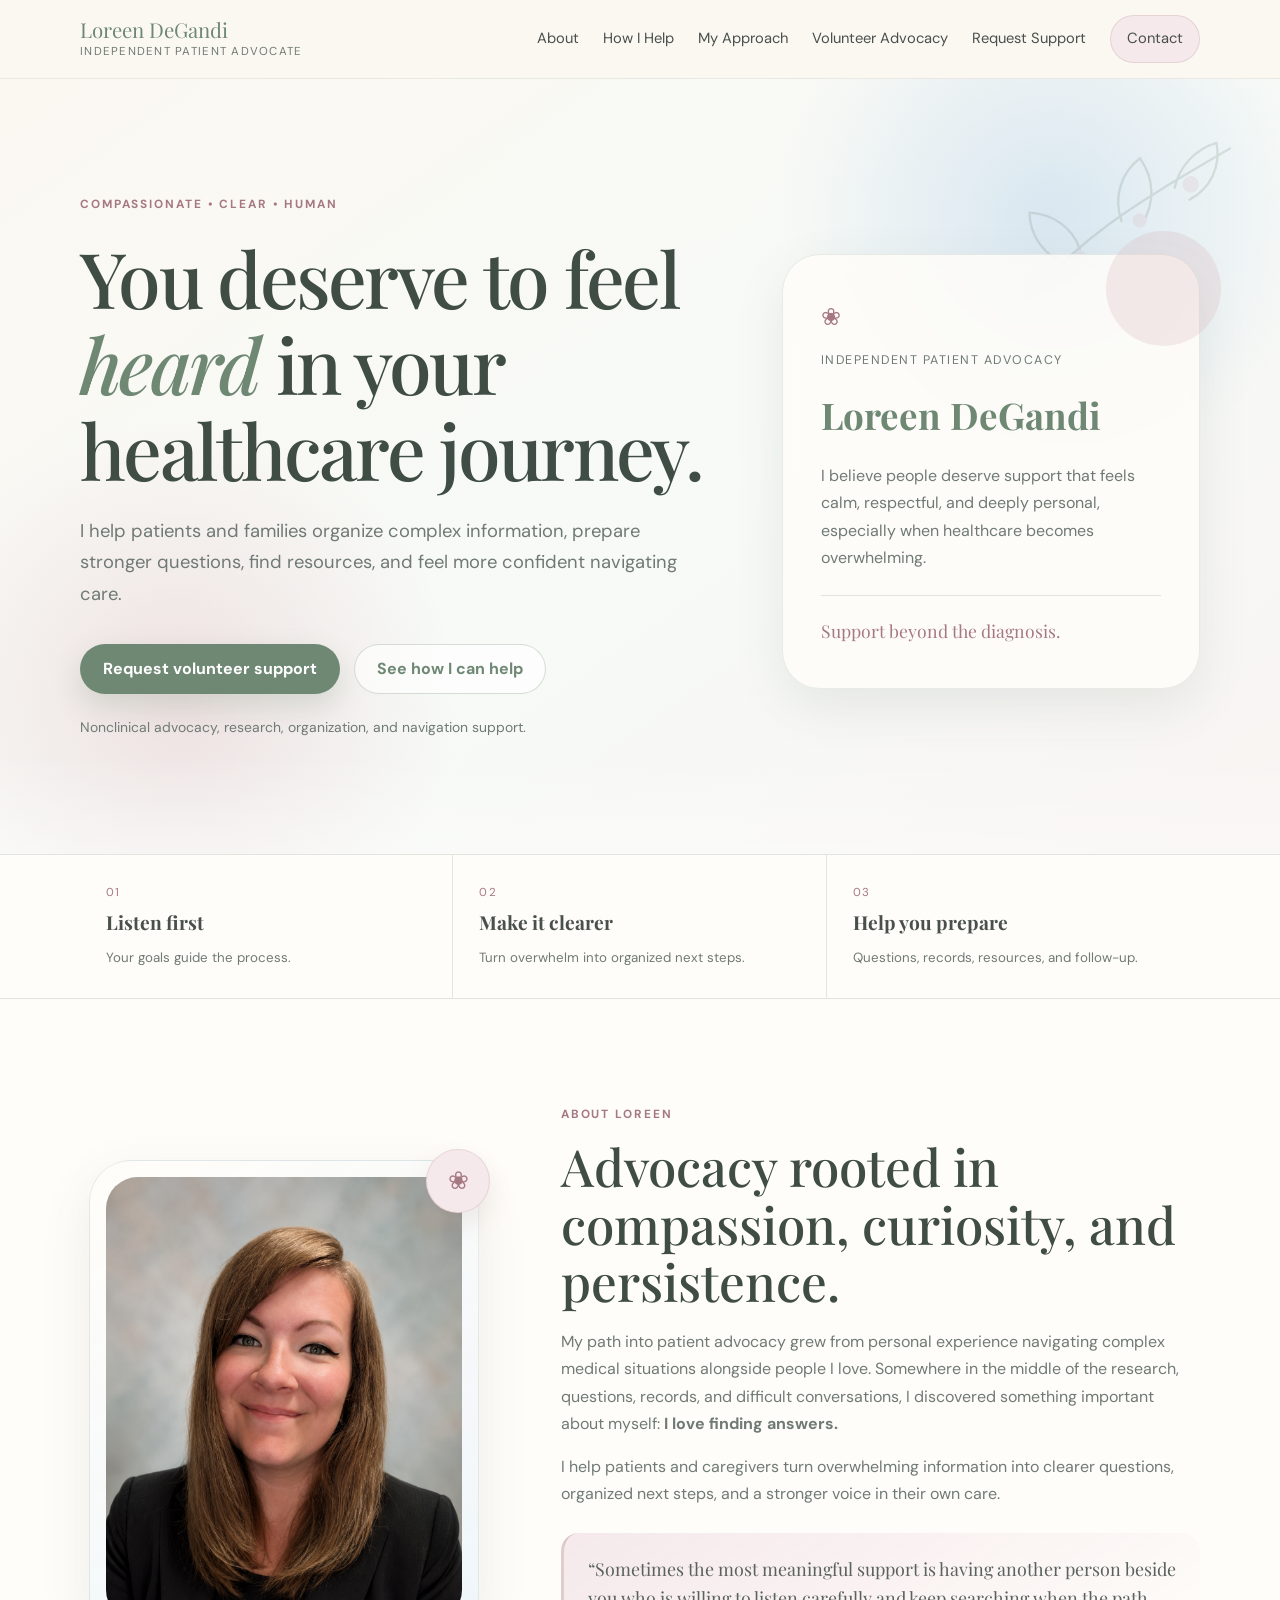
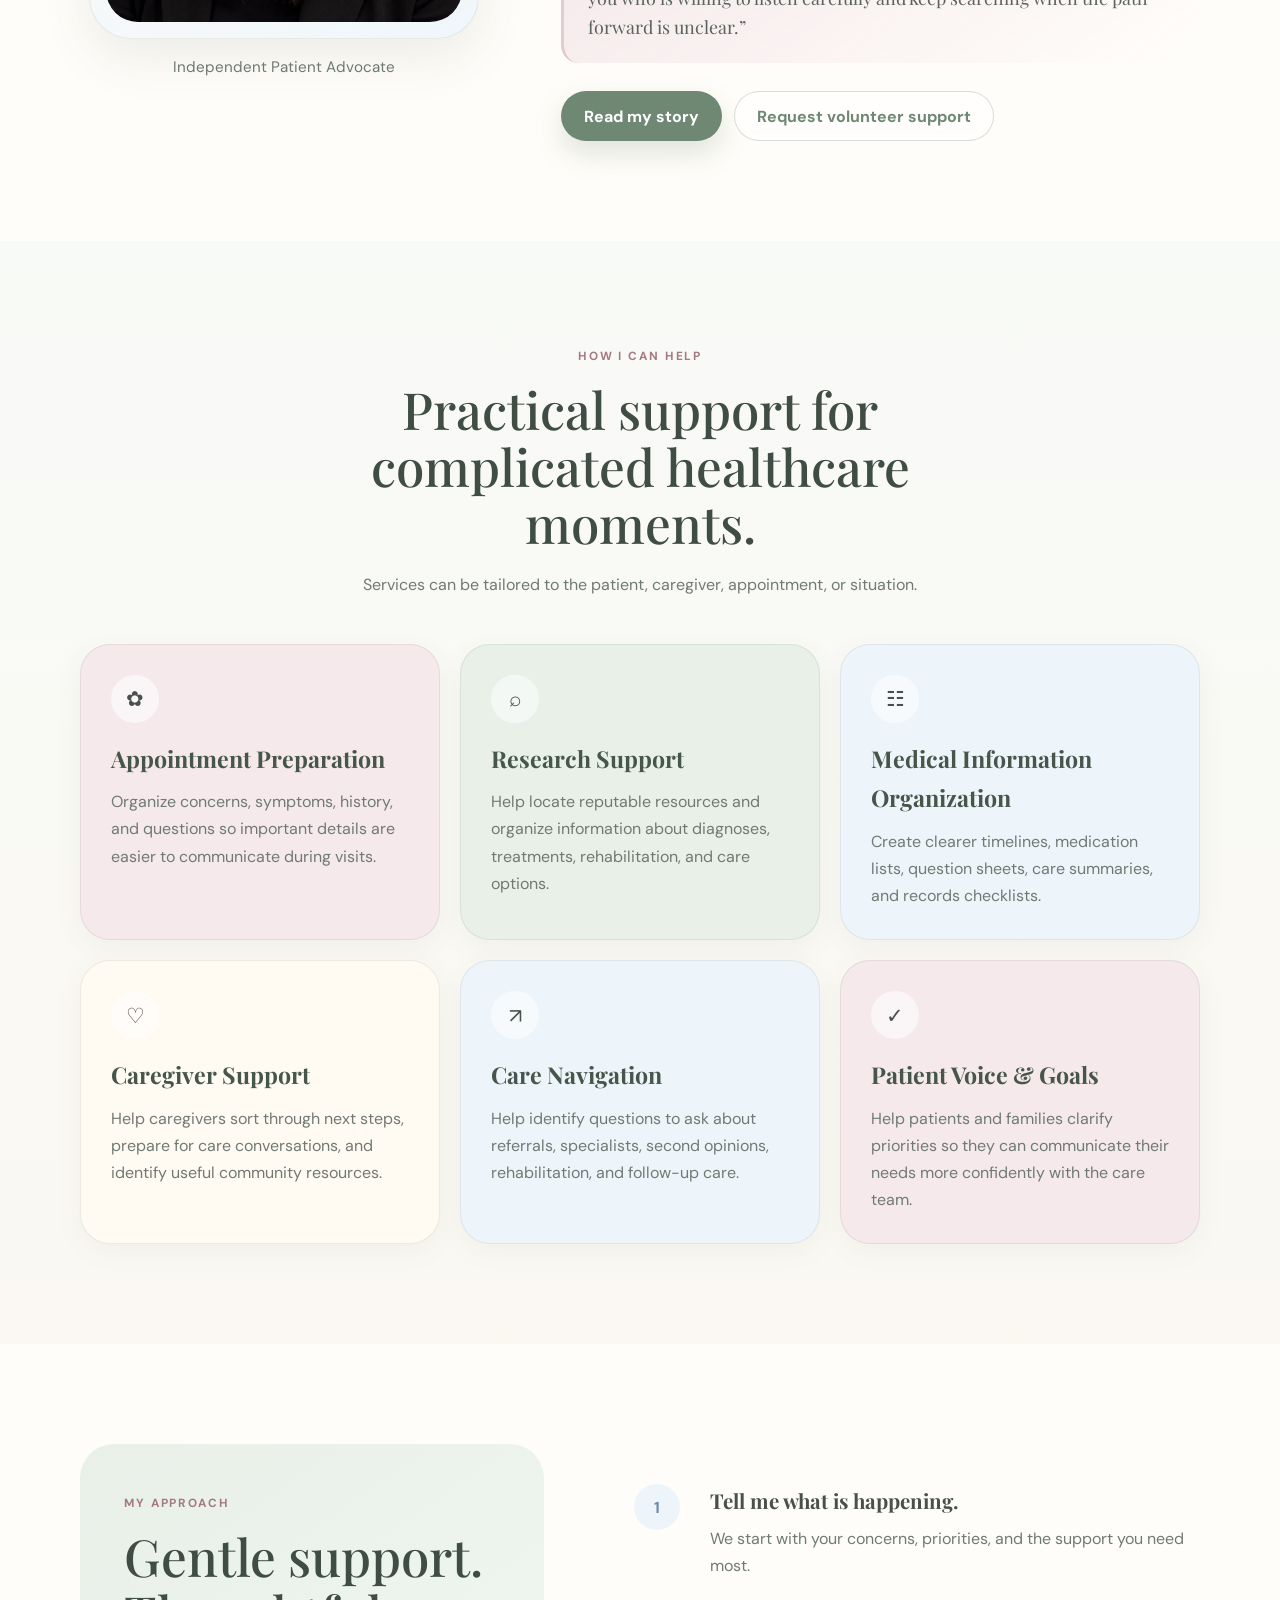
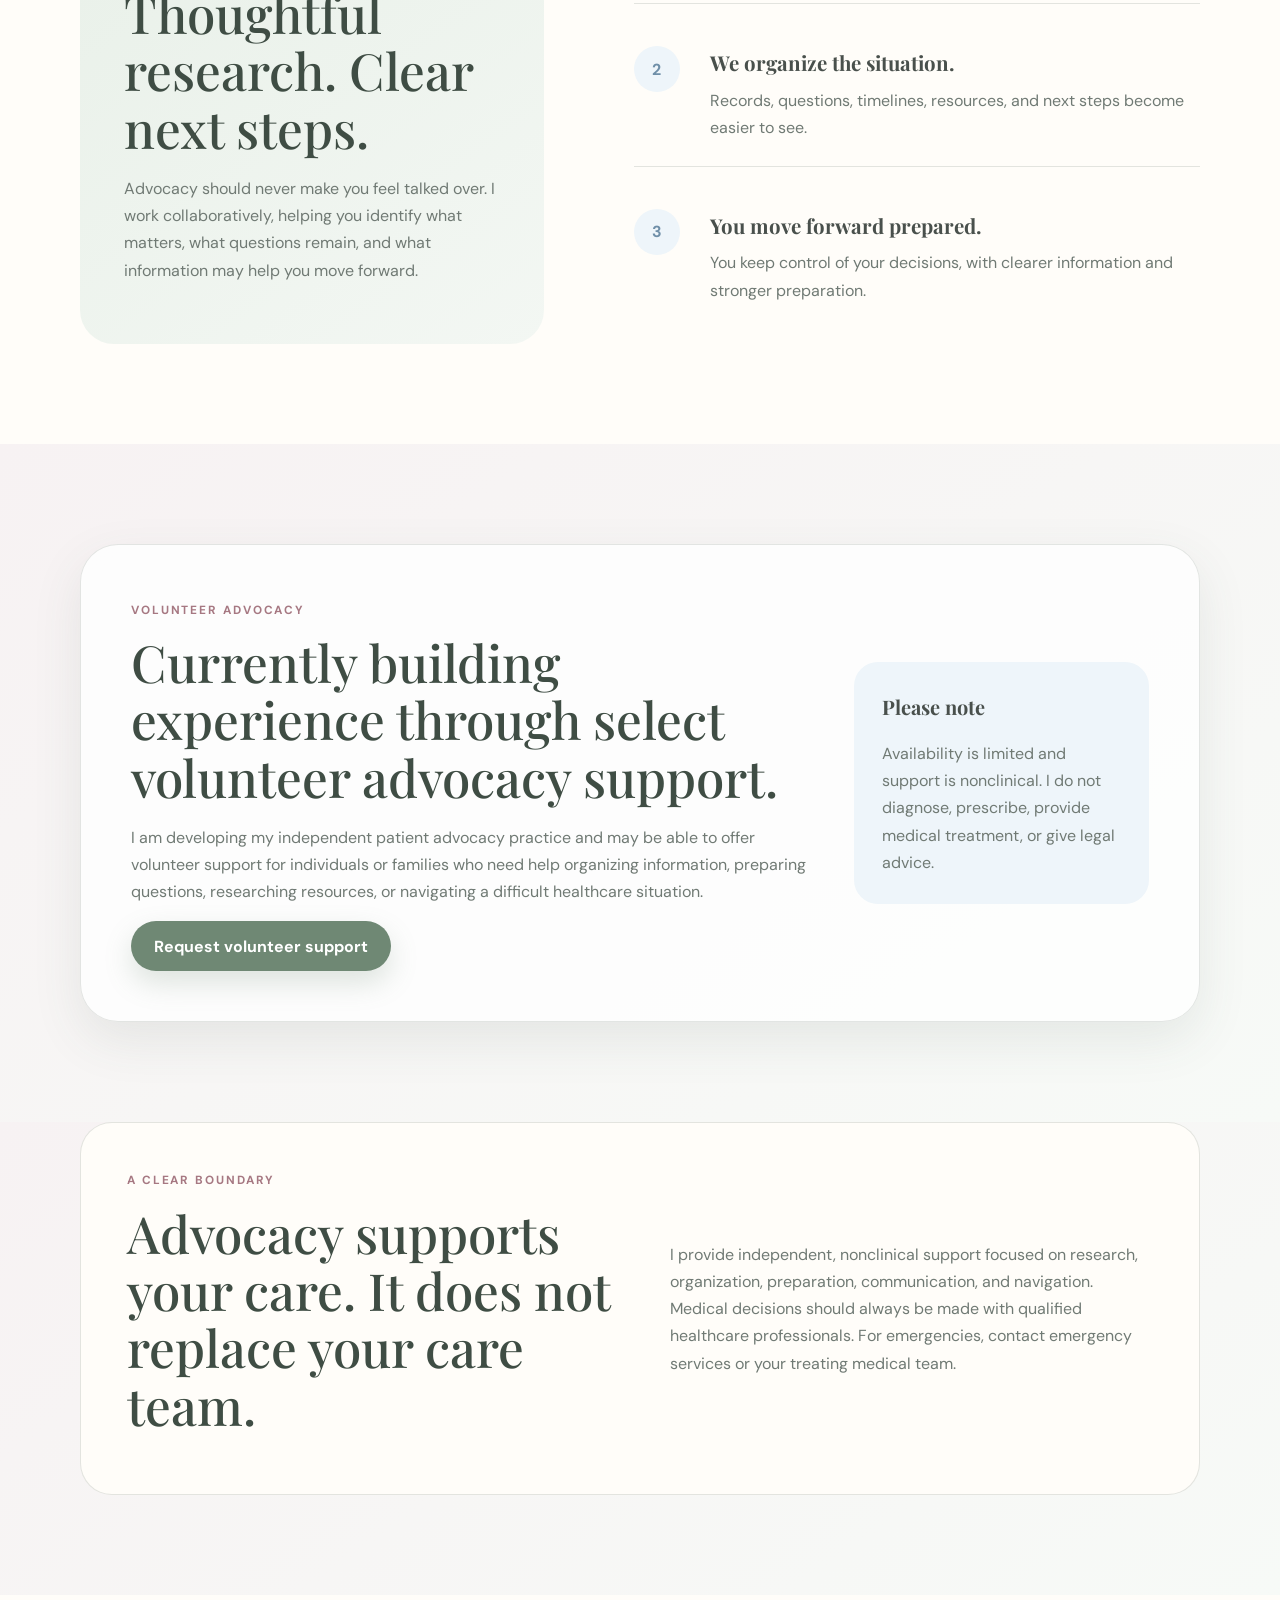
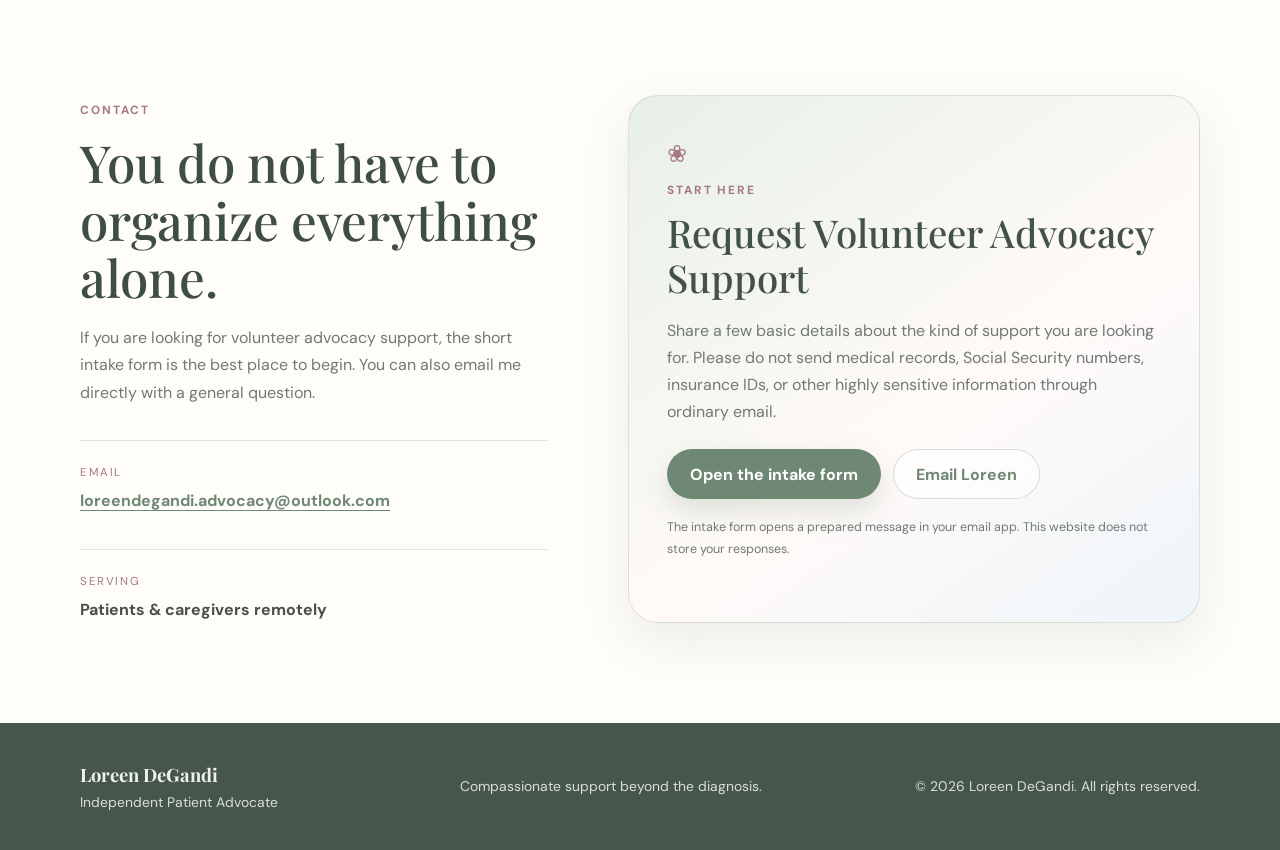
==== index.html @ 4271394e "Add files via upload" ====
<!DOCTYPE html>
<html lang="en">
<head>
  <meta charset="UTF-8" />
  <meta name="viewport" content="width=device-width, initial-scale=1.0" />
  <meta name="description" content="Loreen DeGandi offers compassionate independent patient advocacy, care navigation, research support, and caregiver guidance." />
  <title>Loreen DeGandi | Independent Patient Advocate</title>
  <link rel="preconnect" href="https://fonts.googleapis.com">
  <link rel="preconnect" href="https://fonts.gstatic.com" crossorigin>
  <link href="https://fonts.googleapis.com/css2?family=DM+Sans:wght@400;500;600;700&family=Playfair+Display:wght@500;600&display=swap" rel="stylesheet">
  <link rel="stylesheet" href="styles.css" />
</head>
<body>
  <a class="skip-link" href="#main">Skip to content</a>

  <header class="site-header">
    <div class="container nav-wrap">
      <a class="brand" href="#top" aria-label="Loreen DeGandi home">
        <span class="brand-name">Loreen DeGandi</span>
        <span class="brand-role">Independent Patient Advocate</span>
      </a>

      <button class="menu-toggle" aria-label="Open navigation" aria-expanded="false" aria-controls="site-nav">
        <span></span><span></span><span></span>
      </button>

      <nav id="site-nav" class="site-nav" aria-label="Primary navigation">
        <a href="about.html">About</a>
        <a href="#services">How I Help</a>
        <a href="#approach">My Approach</a>
        <a href="#volunteer">Volunteer Advocacy</a>
        <a href="intake.html">Request Support</a>
        <a class="nav-cta" href="#contact">Contact</a>
      </nav>
    </div>
  </header>

  <main id="main">
    <section class="hero" id="top">
      <div class="floral floral-one" aria-hidden="true">
        <svg viewBox="0 0 220 220" role="img">
          <path d="M29 199c48-75 82-103 159-166" />
          <path d="M66 151c-19-4-34-19-37-38 20-2 38 7 47 24" />
          <path d="M107 108c-10-19-7-40 7-55 15 15 19 36 10 56" />
          <path d="M147 73c1-18 12-35 29-43 7 19 1 39-15 51" />
          <circle cx="160" cy="68" r="7" />
          <circle cx="122" cy="105" r="6" />
          <circle cx="77" cy="143" r="5" />
        </svg>
      </div>

      <div class="container hero-grid">
        <div class="hero-copy">
          <div class="eyebrow">Compassionate • Clear • Human</div>
          <h1>You deserve to feel <em>heard</em> in your healthcare journey.</h1>
          <p class="hero-lead">I help patients and families organize complex information, prepare stronger questions, find resources, and feel more confident navigating care.</p>
          <div class="hero-actions">
            <a class="button button-primary" href="intake.html">Request volunteer support</a>
            <a class="button button-secondary" href="#services">See how I can help</a>
          </div>
          <p class="hero-note">Nonclinical advocacy, research, organization, and navigation support.</p>
        </div>

        <aside class="hero-card" aria-label="Advocacy introduction">
          <div class="mini-flower" aria-hidden="true">❀</div>
          <p class="hero-card-kicker">Independent Patient Advocacy</p>
          <h2>Loreen DeGandi</h2>
          <p>I believe people deserve support that feels calm, respectful, and deeply personal, especially when healthcare becomes overwhelming.</p>
          <div class="signature-line">Support beyond the diagnosis.</div>
        </aside>
      </div>
    </section>

    <section class="trust-strip" aria-label="Core advocacy values">
      <div class="container trust-grid">
        <div><span>01</span><strong>Listen first</strong><small>Your goals guide the process.</small></div>
        <div><span>02</span><strong>Make it clearer</strong><small>Turn overwhelm into organized next steps.</small></div>
        <div><span>03</span><strong>Help you prepare</strong><small>Questions, records, resources, and follow-up.</small></div>
      </div>
    </section>

    <section class="section about" id="about">
      <div class="container home-about-grid">
        <div class="home-about-portrait">
          <div class="portrait-photo-shell">
            <div class="portrait-botanical" aria-hidden="true">❀</div>
            <img class="portrait-photo" src="loreen-headshot.png" alt="Professional headshot of Loreen DeGandi" />
          </div>
          <span>Independent Patient Advocate</span>
        </div>
        <div class="home-about-copy">
          <span class="section-kicker">About Loreen</span>
          <h2>Advocacy rooted in compassion, curiosity, and persistence.</h2>
          <p>My path into patient advocacy grew from personal experience navigating complex medical situations alongside people I love. Somewhere in the middle of the research, questions, records, and difficult conversations, I discovered something important about myself: <strong>I love finding answers.</strong></p>
          <p>I help patients and caregivers turn overwhelming information into clearer questions, organized next steps, and a stronger voice in their own care.</p>
          <blockquote class="about-quote">“Sometimes the most meaningful support is having another person beside you who is willing to listen carefully and keep searching when the path forward is unclear.”</blockquote>
          <div class="about-actions">
            <a class="button button-primary" href="about.html">Read my story</a>
            <a class="button button-secondary" href="intake.html">Request volunteer support</a>
          </div>
        </div>
      </div>
    </section>

    <section class="section services" id="services">
      <div class="container">
        <div class="section-heading centered">
          <span class="section-kicker">How I Can Help</span>
          <h2>Practical support for complicated healthcare moments.</h2>
          <p>Services can be tailored to the patient, caregiver, appointment, or situation.</p>
        </div>

        <div class="card-grid">
          <article class="service-card rose-card">
            <div class="icon-wrap">✿</div>
            <h3>Appointment Preparation</h3>
            <p>Organize concerns, symptoms, history, and questions so important details are easier to communicate during visits.</p>
          </article>
          <article class="service-card sage-card">
            <div class="icon-wrap">⌕</div>
            <h3>Research Support</h3>
            <p>Help locate reputable resources and organize information about diagnoses, treatments, rehabilitation, and care options.</p>
          </article>
          <article class="service-card blue-card">
            <div class="icon-wrap">☷</div>
            <h3>Medical Information Organization</h3>
            <p>Create clearer timelines, medication lists, question sheets, care summaries, and records checklists.</p>
          </article>
          <article class="service-card cream-card">
            <div class="icon-wrap">♡</div>
            <h3>Caregiver Support</h3>
            <p>Help caregivers sort through next steps, prepare for care conversations, and identify useful community resources.</p>
          </article>
          <article class="service-card blue-card">
            <div class="icon-wrap">↗</div>
            <h3>Care Navigation</h3>
            <p>Help identify questions to ask about referrals, specialists, second opinions, rehabilitation, and follow-up care.</p>
          </article>
          <article class="service-card rose-card">
            <div class="icon-wrap">✓</div>
            <h3>Patient Voice & Goals</h3>
            <p>Help patients and families clarify priorities so they can communicate their needs more confidently with the care team.</p>
          </article>
        </div>
      </div>
    </section>

    <section class="section approach" id="approach">
      <div class="container approach-grid">
        <div class="approach-panel">
          <span class="section-kicker">My Approach</span>
          <h2>Gentle support. Thoughtful research. Clear next steps.</h2>
          <p>Advocacy should never make you feel talked over. I work collaboratively, helping you identify what matters, what questions remain, and what information may help you move forward.</p>
        </div>

        <div class="steps" aria-label="Advocacy process">
          <div class="step"><span>1</span><div><strong>Tell me what is happening.</strong><p>We start with your concerns, priorities, and the support you need most.</p></div></div>
          <div class="step"><span>2</span><div><strong>We organize the situation.</strong><p>Records, questions, timelines, resources, and next steps become easier to see.</p></div></div>
          <div class="step"><span>3</span><div><strong>You move forward prepared.</strong><p>You keep control of your decisions, with clearer information and stronger preparation.</p></div></div>
        </div>
      </div>
    </section>

    <section class="section volunteer" id="volunteer">
      <div class="container volunteer-card">
        <div class="volunteer-copy">
          <span class="section-kicker">Volunteer Advocacy</span>
          <h2>Currently building experience through select volunteer advocacy support.</h2>
          <p>I am developing my independent patient advocacy practice and may be able to offer volunteer support for individuals or families who need help organizing information, preparing questions, researching resources, or navigating a difficult healthcare situation.</p>
          <a class="button button-primary" href="intake.html">Request volunteer support</a>
        </div>
        <div class="volunteer-note">
          <strong>Please note</strong>
          <p>Availability is limited and support is nonclinical. I do not diagnose, prescribe, provide medical treatment, or give legal advice.</p>
        </div>
      </div>
    </section>

    <section class="section boundary-section">
      <div class="container boundary-card">
        <div>
          <span class="section-kicker">A Clear Boundary</span>
          <h2>Advocacy supports your care. It does not replace your care team.</h2>
        </div>
        <p>I provide independent, nonclinical support focused on research, organization, preparation, communication, and navigation. Medical decisions should always be made with qualified healthcare professionals. For emergencies, contact emergency services or your treating medical team.</p>
      </div>
    </section>

    <section class="section contact" id="contact">
      <div class="container contact-grid">
        <div class="contact-copy">
          <span class="section-kicker">Contact</span>
          <h2>You do not have to organize everything alone.</h2>
          <p>If you are looking for volunteer advocacy support, the short intake form is the best place to begin. You can also email me directly with a general question.</p>
          <div class="contact-detail">
            <span>Email</span>
            <strong><a class="contact-email" href="mailto:loreendegandi.advocacy@outlook.com">loreendegandi.advocacy@outlook.com</a></strong>
          </div>
          <div class="contact-detail">
            <span>Serving</span>
            <strong>Patients & caregivers remotely</strong>
          </div>
        </div>

        <div class="contact-card">
          <div class="mini-flower" aria-hidden="true">❀</div>
          <span class="section-kicker">Start Here</span>
          <h3>Request Volunteer Advocacy Support</h3>
          <p>Share a few basic details about the kind of support you are looking for. Please do not send medical records, Social Security numbers, insurance IDs, or other highly sensitive information through ordinary email.</p>
          <div class="contact-actions">
            <a class="button button-primary" href="intake.html">Open the intake form</a>
            <a class="button button-secondary" href="mailto:loreendegandi.advocacy@outlook.com?subject=Patient%20Advocacy%20Inquiry">Email Loreen</a>
          </div>
          <p class="form-note">The intake form opens a prepared message in your email app. This website does not store your responses.</p>
        </div>
      </div>
    </section>
  </main>

  <footer class="site-footer">
    <div class="container footer-grid">
      <div>
        <strong>Loreen DeGandi</strong>
        <span>Independent Patient Advocate</span>
      </div>
      <p>Compassionate support beyond the diagnosis.</p>
      <p class="copyright">© <span id="year"></span> Loreen DeGandi. All rights reserved.</p>
    </div>
  </footer>

  <script src="script.js"></script>
</body>
</html>
---- styles.css ----
:root {
  --sage: #a9bda9;
  --sage-deep: #6f8874;
  --sage-pale: #e8f0e8;
  --blue: #c8dced;
  --blue-deep: #6f8fa8;
  --blue-pale: #eef5fa;
  --rose: #d8b2b8;
  --rose-deep: #a67882;
  --rose-pale: #f5e9eb;
  --cream: #fbf8f2;
  --paper: #fffdf9;
  --charcoal: #49504c;
  --muted: #707a74;
  --line: rgba(83, 103, 90, 0.16);
  --shadow: 0 18px 50px rgba(70, 90, 79, 0.10);
  --radius-lg: 30px;
  --radius-md: 20px;
  --radius-sm: 14px;
}

* { box-sizing: border-box; }
html { scroll-behavior: smooth; }
body {
  margin: 0;
  font-family: "DM Sans", sans-serif;
  color: var(--charcoal);
  background: var(--cream);
  line-height: 1.7;
}

a { color: inherit; }
img, svg { max-width: 100%; }
button, input, textarea { font: inherit; }

.skip-link {
  position: absolute;
  left: -9999px;
  top: 0;
  background: var(--charcoal);
  color: white;
  padding: .7rem 1rem;
  z-index: 9999;
}
.skip-link:focus { left: 1rem; top: 1rem; }

.container {
  width: min(1120px, calc(100% - 40px));
  margin: 0 auto;
}

.site-header {
  position: sticky;
  top: 0;
  z-index: 50;
  background: rgba(251, 248, 242, .90);
  backdrop-filter: blur(16px);
  border-bottom: 1px solid rgba(83, 103, 90, 0.10);
}

.nav-wrap {
  min-height: 78px;
  display: flex;
  align-items: center;
  justify-content: space-between;
  gap: 30px;
}

.brand {
  text-decoration: none;
  display: inline-flex;
  flex-direction: column;
  line-height: 1.1;
}
.brand-name {
  font-family: "Playfair Display", serif;
  font-size: 1.28rem;
  color: var(--sage-deep);
}
.brand-role {
  margin-top: 5px;
  font-size: .72rem;
  letter-spacing: .11em;
  text-transform: uppercase;
  color: var(--muted);
}

.site-nav { display: flex; align-items: center; gap: 24px; }
.site-nav a {
  text-decoration: none;
  font-size: .92rem;
  color: var(--charcoal);
}
.site-nav a:hover { color: var(--sage-deep); }
.nav-cta {
  padding: 10px 16px;
  border-radius: 999px;
  background: var(--rose-pale);
  border: 1px solid rgba(166, 120, 130, .2);
}

.menu-toggle {
  display: none;
  background: transparent;
  border: 0;
  padding: 8px;
}
.menu-toggle span {
  display: block;
  width: 24px;
  height: 2px;
  background: var(--charcoal);
  margin: 5px 0;
}

.hero {
  position: relative;
  overflow: hidden;
  padding: 110px 0 100px;
  background:
    radial-gradient(circle at 82% 18%, rgba(200, 220, 237, .65), transparent 22%),
    radial-gradient(circle at 14% 80%, rgba(216, 178, 184, .34), transparent 22%),
    linear-gradient(145deg, #fbf8f2 0%, #f7faf7 55%, #f8f4f2 100%);
}

.hero::after {
  content: "";
  position: absolute;
  inset: auto 0 0;
  height: 100px;
  background: linear-gradient(to bottom, transparent, rgba(255,255,255,.35));
  pointer-events: none;
}

.hero-grid {
  display: grid;
  grid-template-columns: 1.2fr .8fr;
  gap: 74px;
  align-items: center;
  position: relative;
  z-index: 2;
}

.eyebrow, .section-kicker {
  display: inline-block;
  text-transform: uppercase;
  letter-spacing: .16em;
  font-size: .74rem;
  font-weight: 700;
  color: var(--rose-deep);
}

.hero h1, .section-heading h2, .approach-panel h2, .volunteer h2, .boundary-card h2, .contact h2 {
  font-family: "Playfair Display", serif;
  font-weight: 500;
  line-height: 1.12;
  color: #3f4d44;
}

.hero h1 {
  font-size: clamp(3rem, 6vw, 5.7rem);
  max-width: 900px;
  margin: 18px 0 24px;
  letter-spacing: -.035em;
}
.hero h1 em { color: var(--sage-deep); font-style: italic; }
.hero-lead {
  max-width: 690px;
  font-size: 1.15rem;
  color: var(--muted);
  margin-bottom: 34px;
}
.hero-actions { display: flex; gap: 14px; flex-wrap: wrap; }
.hero-note { margin-top: 22px; font-size: .87rem; color: var(--muted); }

.button {
  display: inline-flex;
  align-items: center;
  justify-content: center;
  min-height: 50px;
  padding: 0 22px;
  border-radius: 999px;
  text-decoration: none;
  border: 1px solid transparent;
  cursor: pointer;
  font-weight: 700;
  transition: transform .2s ease, box-shadow .2s ease, background .2s ease;
}
.button:hover { transform: translateY(-2px); }
.button-primary {
  color: white;
  background: var(--sage-deep);
  box-shadow: 0 12px 28px rgba(111, 136, 116, .22);
}
.button-primary:hover { background: #607965; }
.button-secondary {
  background: rgba(255,255,255,.62);
  border-color: rgba(111, 136, 116, .28);
  color: var(--sage-deep);
}

.hero-card {
  position: relative;
  background: rgba(255, 253, 249, .82);
  border: 1px solid rgba(111, 136, 116, .15);
  border-radius: 38px;
  padding: 42px 38px;
  box-shadow: var(--shadow);
  backdrop-filter: blur(10px);
}
.hero-card::before {
  content: "";
  position: absolute;
  width: 115px;
  height: 115px;
  right: -22px;
  top: -24px;
  border-radius: 50%;
  background: rgba(216, 178, 184, .25);
}
.hero-card-kicker { font-size: .78rem; letter-spacing: .12em; text-transform: uppercase; color: var(--blue-deep); }
.hero-card h2 { font-family: "Playfair Display", serif; font-size: 2.3rem; margin: 8px 0 12px; color: var(--sage-deep); }
.hero-card p { color: var(--muted); }
.mini-flower { font-size: 1.5rem; color: var(--rose-deep); }
.signature-line { margin-top: 24px; padding-top: 20px; border-top: 1px solid var(--line); font-family: "Playfair Display", serif; font-size: 1.1rem; color: var(--rose-deep); }

.floral {
  position: absolute;
  right: 2%;
  top: 2%;
  width: 260px;
  opacity: .20;
  transform: rotate(9deg);
}
.floral svg { fill: none; stroke: var(--sage-deep); stroke-width: 2; stroke-linecap: round; }
.floral circle { fill: var(--rose); stroke: none; }

.trust-strip { background: var(--paper); border-top: 1px solid var(--line); border-bottom: 1px solid var(--line); }
.trust-grid { display: grid; grid-template-columns: repeat(3,1fr); }
.trust-grid > div { padding: 28px 26px; border-right: 1px solid var(--line); }
.trust-grid > div:last-child { border-right: 0; }
.trust-grid span { display:block; color: var(--rose-deep); font-size:.72rem; letter-spacing:.12em; }
.trust-grid strong { display:block; font-family:"Playfair Display",serif; font-size:1.2rem; margin:4px 0; }
.trust-grid small { color: var(--muted); }

.section { padding: 100px 0; }
.section-heading { max-width: 690px; }
.section-heading.centered { margin: 0 auto 46px; text-align: center; }
.section-heading h2, .approach-panel h2, .volunteer h2, .boundary-card h2, .contact h2 { font-size: clamp(2.2rem, 4vw, 3.5rem); margin: 12px 0 18px; }
.section-heading p { color: var(--muted); }

.split-layout { display:grid; grid-template-columns: .9fr 1.1fr; gap: 90px; align-items:start; }
.about { background: #fffdf9; }
.about-copy { font-size: 1.05rem; color: var(--muted); }
.soft-callout {
  margin-top: 32px;
  padding: 24px 26px;
  border-radius: var(--radius-md);
  background: var(--sage-pale);
  color: var(--sage-deep);
  font-family: "Playfair Display", serif;
  font-size: 1.2rem;
}

.services { background: linear-gradient(180deg, #f8faf7 0%, #fbf8f2 100%); }
.card-grid { display:grid; grid-template-columns: repeat(3, 1fr); gap:20px; }
.service-card {
  min-height: 270px;
  padding: 30px;
  border-radius: var(--radius-lg);
  border: 1px solid rgba(76, 96, 83, .10);
  box-shadow: 0 8px 28px rgba(80, 100, 89, .06);
}
.service-card h3 { font-family:"Playfair Display",serif; font-size:1.45rem; margin:16px 0 10px; color:#46564b; }
.service-card p { color:var(--muted); margin:0; }
.icon-wrap { width:48px; height:48px; border-radius:50%; display:grid; place-items:center; background:rgba(255,255,255,.55); font-size:1.3rem; }
.rose-card { background: var(--rose-pale); }
.sage-card { background: var(--sage-pale); }
.blue-card { background: var(--blue-pale); }
.cream-card { background: #fffaf2; }

.approach { background: var(--paper); }
.approach-grid { display:grid; grid-template-columns: .9fr 1.1fr; gap:90px; align-items:center; }
.approach-panel { padding: 44px; border-radius: 34px; background: linear-gradient(145deg, var(--sage-pale), #f3f7f3); }
.approach-panel p { color:var(--muted); }
.steps { display:flex; flex-direction:column; gap:18px; }
.step { display:grid; grid-template-columns:56px 1fr; gap:20px; padding:24px 0; border-bottom:1px solid var(--line); }
.step:last-child { border-bottom:0; }
.step > span { width:46px;height:46px;border-radius:50%;display:grid;place-items:center;background:var(--blue-pale);color:var(--blue-deep);font-weight:700; }
.step strong { font-family:"Playfair Display",serif; font-size:1.28rem; }
.step p { margin:6px 0 0; color:var(--muted); }

.volunteer { background: linear-gradient(145deg, #f7f2f3, #f7faf7); }
.volunteer-card {
  display:grid;
  grid-template-columns: 1.4fr .6fr;
  gap:36px;
  align-items:center;
  padding:50px;
  background:rgba(255,255,255,.78);
  border:1px solid var(--line);
  border-radius:38px;
  box-shadow:var(--shadow);
}
.volunteer-copy p { color:var(--muted); }
.volunteer-note { padding:28px; border-radius:24px; background:var(--blue-pale); }
.volunteer-note strong { font-family:"Playfair Display",serif; font-size:1.25rem; }
.volunteer-note p { color:var(--muted); margin-bottom:0; }

.boundary-section { padding-top: 0; background: linear-gradient(145deg, #f7f2f3, #f7faf7); }
.boundary-card { display:grid; grid-template-columns:1fr 1fr; gap:60px; padding:42px 46px; border-radius:32px; background:#fffdf9; border:1px solid var(--line); }
.boundary-card p { color:var(--muted); align-self:center; }

.contact { background: #fffdf9; }
.contact-grid { display:grid; grid-template-columns:.9fr 1.1fr; gap:80px; }
.contact-copy p { color:var(--muted); }
.contact-detail { margin-top:34px; padding-top:22px; border-top:1px solid var(--line); }
.contact-detail span { display:block; font-size:.72rem; text-transform:uppercase; letter-spacing:.14em; color:var(--rose-deep); }
.contact-detail strong { display:block; margin-top:5px; }
.contact-form { display:grid; gap:18px; padding:34px; border-radius:30px; background:var(--cream); border:1px solid var(--line); }
.contact-form label { display:grid; gap:7px; font-size:.88rem; font-weight:700; }
.contact-form input, .contact-form textarea { width:100%; border:1px solid rgba(78, 80, 78, .16); border-radius:14px; background:white; padding:14px 15px; color:var(--charcoal); outline:none; }
.contact-form input:focus, .contact-form textarea:focus { border-color:var(--sage); box-shadow:0 0 0 4px rgba(169,189,169,.15); }
.form-note { margin:0; font-size:.78rem; color:var(--muted); }

.site-footer { padding:36px 0; background:#46564b; color:#eef3ef; }
.footer-grid { display:grid; grid-template-columns:1fr 1fr 1fr; align-items:center; gap:20px; }
.footer-grid > div { display:flex; flex-direction:column; }
.footer-grid strong { font-family:"Playfair Display",serif; font-size:1.15rem; }
.footer-grid span, .footer-grid p { color:#d7e0d8; font-size:.87rem; }
.copyright { text-align:right; }

@media (max-width: 900px) {
  .menu-toggle { display:block; }
  .site-nav {
    position:absolute;
    left:20px;
    right:20px;
    top:72px;
    display:none;
    flex-direction:column;
    align-items:stretch;
    gap:6px;
    padding:16px;
    border-radius:18px;
    background:var(--paper);
    box-shadow:var(--shadow);
    border:1px solid var(--line);
  }
  .site-nav.open { display:flex; }
  .site-nav a { padding:10px 12px; }
  .hero { padding-top:84px; }
  .hero-grid,
  .split-layout,
  .approach-grid,
  .volunteer-card,
  .boundary-card,
  .contact-grid { grid-template-columns:1fr; gap:38px; }
  .hero-card { max-width:600px; }
  .card-grid { grid-template-columns:repeat(2,1fr); }
  .trust-grid { grid-template-columns:1fr; }
  .trust-grid > div { border-right:0; border-bottom:1px solid var(--line); }
  .trust-grid > div:last-child { border-bottom:0; }
  .footer-grid { grid-template-columns:1fr; text-align:left; }
  .copyright { text-align:left; }
}

@media (max-width: 620px) {
  .container { width:min(100% - 26px, 1120px); }
  .site-header .container { width:min(100% - 24px, 1120px); }
  .hero { padding:70px 0 72px; }
  .hero h1 { font-size: clamp(2.75rem, 14vw, 4rem); }
  .hero-lead { font-size:1.02rem; }
  .hero-actions { flex-direction:column; }
  .button { width:100%; }
  .hero-card { padding:30px 24px; border-radius:28px; }
  .section { padding:72px 0; }
  .card-grid { grid-template-columns:1fr; }
  .service-card { min-height:auto; }
  .approach-panel, .volunteer-card, .boundary-card, .contact-form { padding:28px 22px; }
  .section-heading h2, .approach-panel h2, .volunteer h2, .boundary-card h2, .contact h2 { font-size:2.25rem; }
  .floral { width:190px; right:-60px; top:0; }
  .brand-role { font-size:.62rem; }
}

@media (prefers-reduced-motion: reduce) {
  html { scroll-behavior:auto; }
  *, *::before, *::after { transition:none !important; }
}

/* Contact + intake additions */
.contact-email {
  color: var(--sage-deep);
  text-decoration-thickness: 1px;
  text-underline-offset: 4px;
  overflow-wrap: anywhere;
}

.contact-card {
  padding: 38px;
  border-radius: 30px;
  background: linear-gradient(145deg, var(--sage-pale), #fffaf8 58%, var(--blue-pale));
  border: 1px solid var(--line);
  box-shadow: var(--shadow);
}
.contact-card h3 {
  margin: 8px 0 14px;
  font-family: "Playfair Display", serif;
  font-size: clamp(1.8rem, 3vw, 2.45rem);
  font-weight: 500;
  color: #435248;
  line-height: 1.18;
}
.contact-card > p { color: var(--muted); }
.contact-actions { display: flex; flex-wrap: wrap; gap: 12px; margin: 24px 0 18px; }

.intake-hero {
  position: relative;
  overflow: hidden;
  padding: 86px 0 72px;
  background:
    radial-gradient(circle at 85% 20%, rgba(200, 220, 237, .68), transparent 25%),
    radial-gradient(circle at 12% 88%, rgba(216, 178, 184, .32), transparent 24%),
    linear-gradient(145deg, #fbf8f2 0%, #f6faf6 58%, #f9f4f5 100%);
}
.intake-hero-inner { position: relative; z-index: 2; max-width: 820px; }
.intake-hero h1 {
  margin: 10px 0 16px;
  font-family: "Playfair Display", serif;
  font-size: clamp(3rem, 7vw, 5.4rem);
  font-weight: 500;
  line-height: 1.05;
  color: #3f4d44;
}
.intake-hero p { max-width: 700px; margin: 0; font-size: 1.12rem; color: var(--muted); }
.back-link {
  display: inline-block;
  margin-bottom: 28px;
  color: var(--sage-deep);
  font-weight: 700;
  text-decoration: none;
}
.back-link:hover { text-decoration: underline; text-underline-offset: 4px; }

.intake-section { background: #fffdf9; }
.intake-layout { display: grid; grid-template-columns: .72fr 1.28fr; gap: 54px; align-items: start; }
.intake-aside { display: grid; gap: 16px; position: sticky; top: 104px; }
.intake-note { padding: 26px; border-radius: 24px; border: 1px solid rgba(76, 96, 83, .09); }
.intake-note h2 { margin: 8px 0 12px; font-family: "Playfair Display", serif; font-size: 1.75rem; font-weight: 500; line-height: 1.18; color: #46564b; }
.intake-note p { margin: 8px 0 0; color: var(--muted); }
.intake-note strong { font-family: "Playfair Display", serif; font-size: 1.18rem; color: #46564b; }
.sage-note { background: var(--sage-pale); }
.blue-note { background: var(--blue-pale); }
.rose-note { background: var(--rose-pale); }

.intake-form {
  display: grid;
  gap: 22px;
  padding: 40px;
  border-radius: 34px;
  background: var(--cream);
  border: 1px solid var(--line);
  box-shadow: 0 16px 44px rgba(80, 100, 89, .08);
}
.form-intro { padding-bottom: 8px; }
.form-intro h2 { margin: 7px 0 8px; font-family: "Playfair Display", serif; font-size: 2rem; font-weight: 500; color: #46564b; }
.form-intro p { margin: 0; color: var(--muted); }
.form-grid.two-col { display: grid; grid-template-columns: 1fr 1fr; gap: 16px; }
.intake-form > label,
.form-grid label { display: grid; gap: 8px; font-size: .9rem; font-weight: 700; }
.intake-form input,
.intake-form textarea,
.intake-form select {
  width: 100%;
  border: 1px solid rgba(78, 80, 78, .17);
  border-radius: 14px;
  background: white;
  padding: 14px 15px;
  color: var(--charcoal);
  outline: none;
}
.intake-form textarea { resize: vertical; min-height: 96px; }
.intake-form input:focus,
.intake-form textarea:focus,
.intake-form select:focus { border-color: var(--sage); box-shadow: 0 0 0 4px rgba(169,189,169,.15); }
.intake-form fieldset { border: 0; padding: 0; margin: 0; }
.intake-form legend { margin-bottom: 10px; font-size: .9rem; font-weight: 700; }
.check-grid { display: grid; grid-template-columns: 1fr 1fr; gap: 10px; }
.check-option {
  display: flex !important;
  align-items: flex-start;
  gap: 10px !important;
  padding: 12px 13px;
  border-radius: 14px;
  background: rgba(255,255,255,.72);
  border: 1px solid rgba(78, 80, 78, .10);
  font-weight: 500 !important;
  line-height: 1.42;
}
.check-option input { width: auto; margin-top: 3px; accent-color: var(--sage-deep); }
.field-hint { margin: 7px 0 0; color: var(--muted); font-size: .76rem; }
.acknowledgements { display: grid; gap: 10px; padding-top: 4px; }
.acknowledgement { background: var(--blue-pale); }
.intake-submit-row { display: flex; flex-wrap: wrap; gap: 12px; padding-top: 4px; }
.form-status { min-height: 1.5em; margin: -6px 0 0; color: var(--rose-deep); font-weight: 700; }
.intake-form .form-note a { color: var(--sage-deep); }

@media (max-width: 900px) {
  .intake-layout { grid-template-columns: 1fr; }
  .intake-aside { position: static; grid-template-columns: repeat(3, 1fr); }
}

@media (max-width: 720px) {
  .intake-aside { grid-template-columns: 1fr; }
  .form-grid.two-col, .check-grid { grid-template-columns: 1fr; }
  .contact-actions, .intake-submit-row { flex-direction: column; }
  .contact-actions .button, .intake-submit-row .button { width: 100%; }
  .intake-form, .contact-card { padding: 28px 22px; }
  .intake-hero { padding: 66px 0 58px; }
}


/* About pages + portrait styling */
.home-about-grid {
  display: grid;
  grid-template-columns: .78fr 1.22fr;
  gap: 72px;
  align-items: center;
}

.home-about-portrait,
.about-portrait-card {
  display: flex;
  flex-direction: column;
  align-items: center;
  text-align: center;
}

.home-about-portrait span,
.portrait-caption {
  margin-top: 16px;
  color: var(--muted);
  font-size: .95rem;
}

.portrait-photo-shell,
.portrait-frame {
  position: relative;
  width: min(100%, 390px);
  padding: 16px;
  border-radius: 42px;
  background: linear-gradient(145deg, rgba(255,253,249,.96), rgba(238,245,250,.92));
  border: 1px solid rgba(83, 103, 90, 0.12);
  box-shadow: var(--shadow);
}

.portrait-frame--photo {
  width: min(100%, 430px);
  padding: 18px;
  border-radius: 44px;
}

.portrait-photo {
  display: block;
  width: 100%;
  aspect-ratio: 4 / 5;
  object-fit: cover;
  object-position: center 28%;
  border-radius: 32px;
  background: linear-gradient(180deg, #f7faf7, #f8f3f1);
}

.portrait-photo-large {
  border-radius: 34px;
}

.portrait-botanical {
  position: absolute;
  top: -12px;
  right: -12px;
  width: 64px;
  height: 64px;
  display: grid;
  place-items: center;
  border-radius: 50%;
  background: var(--rose-pale);
  color: var(--rose-deep);
  font-size: 1.55rem;
  border: 1px solid rgba(166, 120, 130, 0.18);
  box-shadow: 0 12px 25px rgba(166, 120, 130, 0.14);
}

.portrait-botanical.large {
  width: 72px;
  height: 72px;
  font-size: 1.8rem;
}

.about-copy h2,
.home-about-copy h2,
.story-heading h2,
.why-copy h2,
.today-card h2,
.about-hero-copy h1 {
  font-family: "Playfair Display", serif;
  font-weight: 500;
  line-height: 1.12;
  color: #3f4d44;
}

.home-about-copy h2 {
  font-size: clamp(2.2rem, 4vw, 3.3rem);
  margin: 12px 0 18px;
}

.home-about-copy p,
.story-copy p,
.about-hero-copy p,
.today-card p,
.why-copy p {
  color: var(--muted);
}

.about-quote {
  margin: 26px 0 0;
  padding: 22px 24px;
  border-left: 3px solid rgba(166, 120, 130, 0.35);
  border-radius: 18px;
  background: linear-gradient(145deg, var(--rose-pale), rgba(255,253,249,.88));
  color: #5a625d;
  font-family: "Playfair Display", serif;
  font-size: 1.12rem;
  line-height: 1.6;
}

.about-actions {
  display: flex;
  flex-wrap: wrap;
  gap: 12px;
  margin-top: 28px;
}

.about-hero {
  position: relative;
  overflow: hidden;
  padding: 86px 0 76px;
  background:
    radial-gradient(circle at 84% 14%, rgba(200, 220, 237, .68), transparent 24%),
    radial-gradient(circle at 14% 84%, rgba(216, 178, 184, .30), transparent 22%),
    linear-gradient(145deg, #fbf8f2 0%, #f7faf7 58%, #f9f4f5 100%);
}

.about-hero-grid {
  position: relative;
  z-index: 2;
  display: grid;
  grid-template-columns: .85fr 1.15fr;
  gap: 72px;
  align-items: center;
}

.about-hero-copy h1 {
  font-size: clamp(2.7rem, 5vw, 4.6rem);
  margin: 12px 0 16px;
}

.about-hero-lead {
  font-size: 1.08rem;
}

.story-section {
  background: #fffdf9;
}

.story-grid {
  display: grid;
  grid-template-columns: .9fr 1.1fr;
  gap: 68px;
  align-items: start;
}

.story-heading h2 {
  font-size: clamp(2.15rem, 4vw, 3.2rem);
  margin: 12px 0 0;
}

.story-quote {
  margin: 28px 0 0;
  padding: 24px 26px;
  border-radius: 24px;
  background: linear-gradient(145deg, var(--sage-pale), rgba(255,253,249,.88));
  color: #56635a;
  font-family: "Playfair Display", serif;
  font-size: 1.15rem;
  line-height: 1.65;
}

.about-values-grid {
  display: grid;
  grid-template-columns: repeat(4, 1fr);
  gap: 20px;
}

.about-value {
  min-height: 210px;
  padding: 28px;
  border-radius: var(--radius-lg);
  border: 1px solid rgba(76, 96, 83, .08);
  box-shadow: 0 10px 28px rgba(80, 100, 89, .06);
}

.about-value span {
  display: inline-grid;
  place-items: center;
  width: 42px;
  height: 42px;
  border-radius: 50%;
  margin-bottom: 16px;
  background: rgba(255,255,255,.55);
  color: #46564b;
  font-weight: 700;
}

.about-value h3,
.why-cta h3,
.boundary-mini h3 {
  margin: 0 0 10px;
  font-family: "Playfair Display", serif;
  font-size: 1.35rem;
  color: #46564b;
}

.about-value p,
.boundary-mini p,
.why-cta p,
.today-card p {
  margin: 0;
  color: var(--muted);
}

.today-section {
  background: linear-gradient(145deg, #f7f2f3, #f7faf7);
}

.today-grid {
  display: grid;
  grid-template-columns: 1.1fr .9fr;
  gap: 28px;
  align-items: stretch;
}

.today-card,
.boundary-mini,
.why-card,
.why-cta {
  border: 1px solid var(--line);
  box-shadow: var(--shadow);
}

.today-card {
  padding: 42px;
  border-radius: 34px;
  background: rgba(255,255,255,.82);
}

.boundary-mini {
  padding: 34px;
  border-radius: 30px;
  background: var(--blue-pale);
}

.boundary-mini .mini-flower {
  margin-bottom: 10px;
}

.boundary-mini h3 + p {
  margin-bottom: 22px;
}

.why-section {
  background: #fffdf9;
}

.why-card {
  display: grid;
  grid-template-columns: 1.1fr .9fr;
  gap: 32px;
  align-items: stretch;
  padding: 18px;
  border-radius: 36px;
  background: linear-gradient(145deg, rgba(255,253,249,.98), rgba(246,250,246,.92));
}

.why-copy {
  padding: 34px 26px 34px 30px;
}

.why-signoff {
  margin-top: 20px;
  color: var(--sage-deep) !important;
  font-size: 1.08rem;
}

.why-cta {
  padding: 32px;
  border-radius: 28px;
  background: linear-gradient(145deg, var(--rose-pale), rgba(255,253,249,.88));
}

.text-link {
  color: var(--sage-deep);
  font-weight: 700;
  text-underline-offset: 4px;
}

.portrait-caption strong,
.portrait-caption span {
  display: block;
}

.portrait-caption strong {
  color: var(--sage-deep);
  font-family: "Playfair Display", serif;
  font-size: 1.18rem;
  margin-bottom: 3px;
}

@media (max-width: 900px) {
  .home-about-grid,
  .about-hero-grid,
  .story-grid,
  .today-grid,
  .why-card {
    grid-template-columns: 1fr;
    gap: 38px;
  }

  .about-values-grid {
    grid-template-columns: repeat(2, 1fr);
  }

  .why-copy {
    padding: 26px 20px 10px;
  }
}

@media (max-width: 620px) {
  .about-actions {
    flex-direction: column;
  }

  .home-about-portrait span,
  .portrait-caption {
    font-size: .9rem;
  }

  .about-values-grid {
    grid-template-columns: 1fr;
  }

  .today-card,
  .boundary-mini,
  .why-cta {
    padding: 26px 22px;
  }

  .portrait-photo-shell,
  .portrait-frame {
    padding: 12px;
    border-radius: 28px;
  }

  .portrait-photo,
  .portrait-photo-large {
    border-radius: 22px;
  }
}
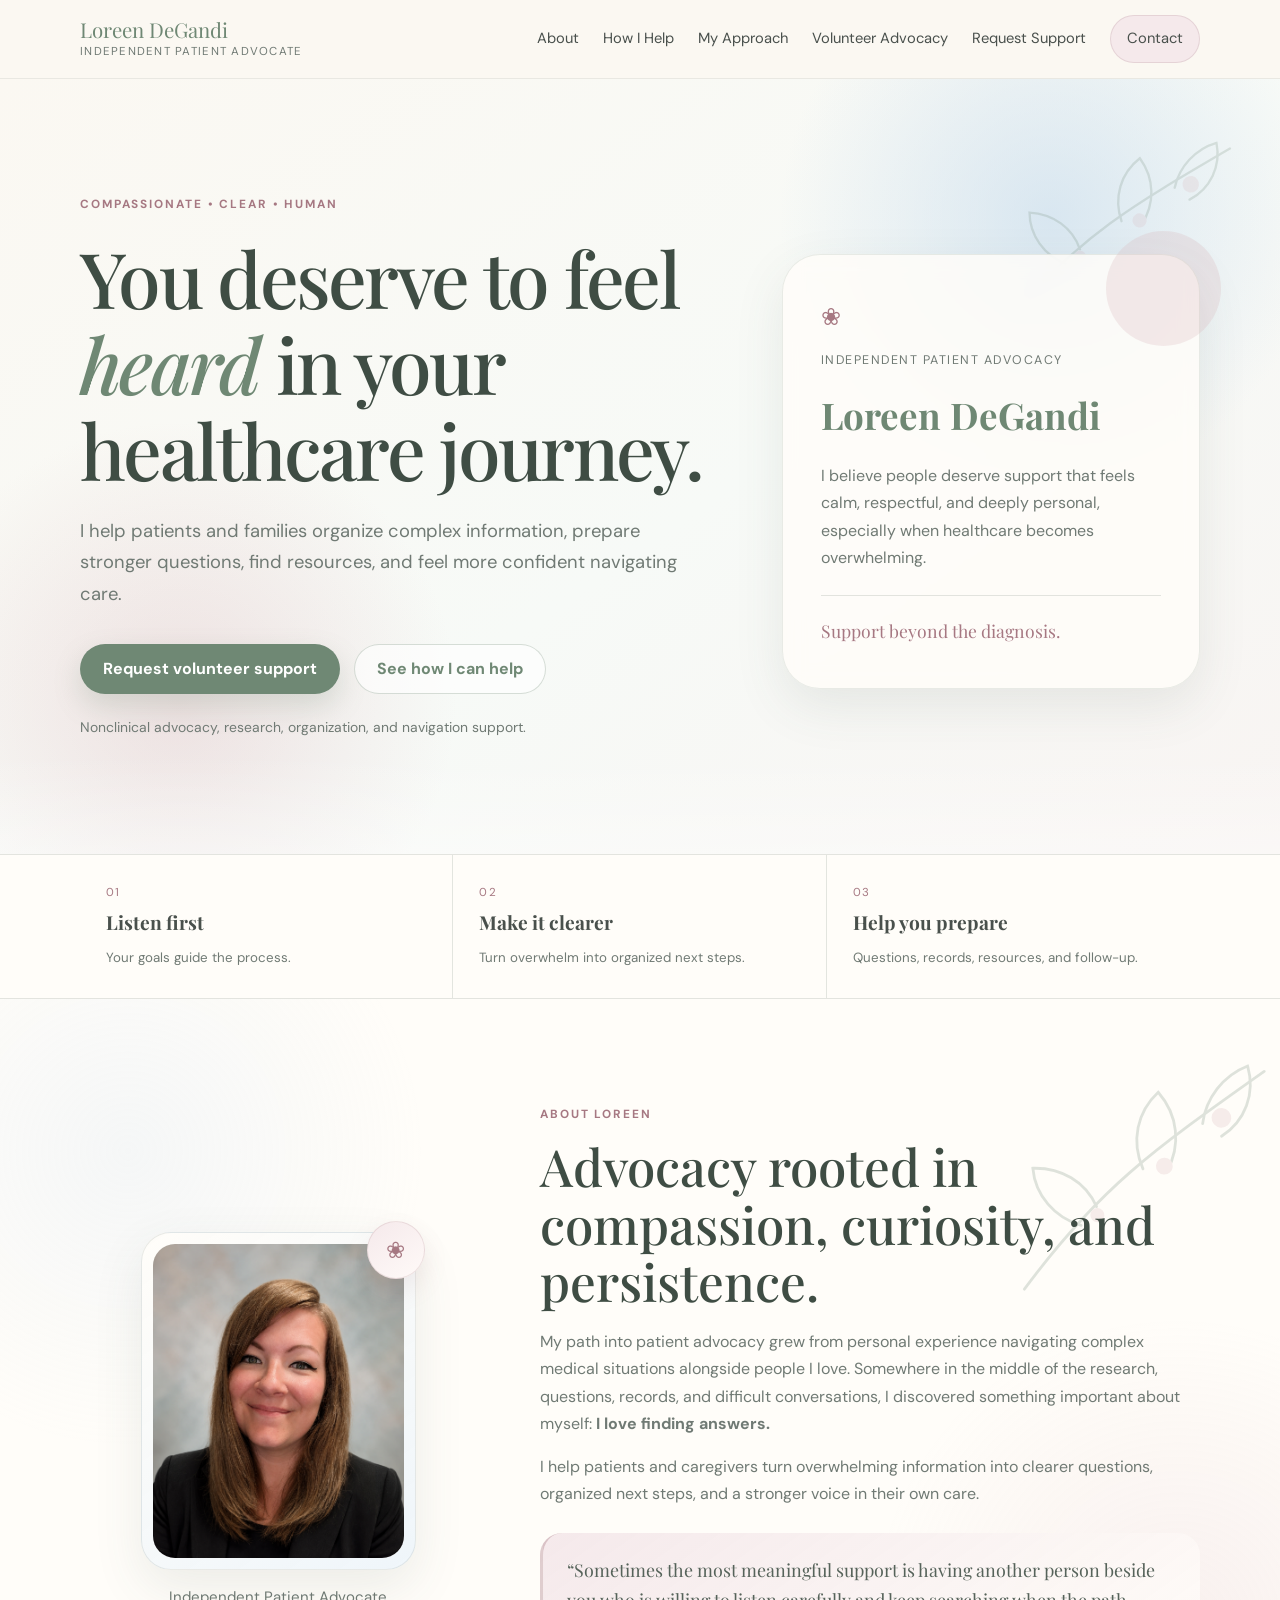
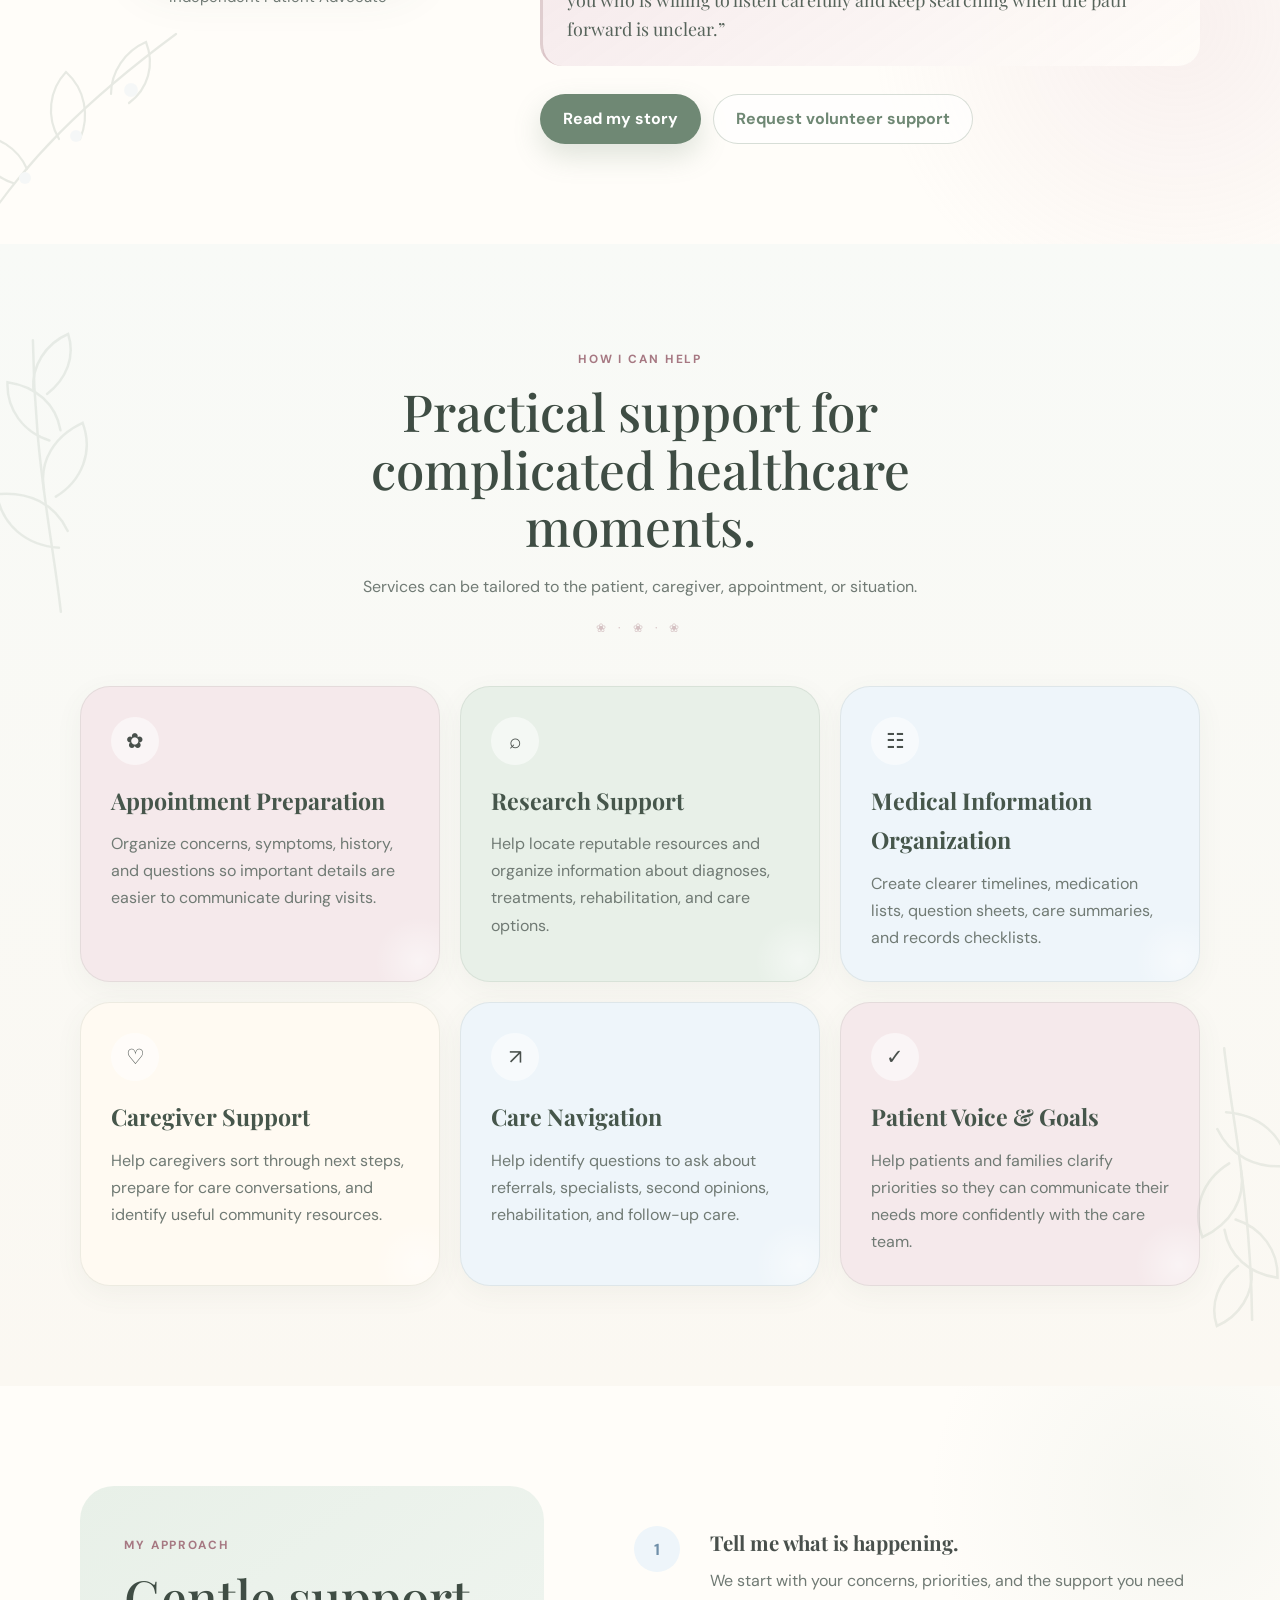
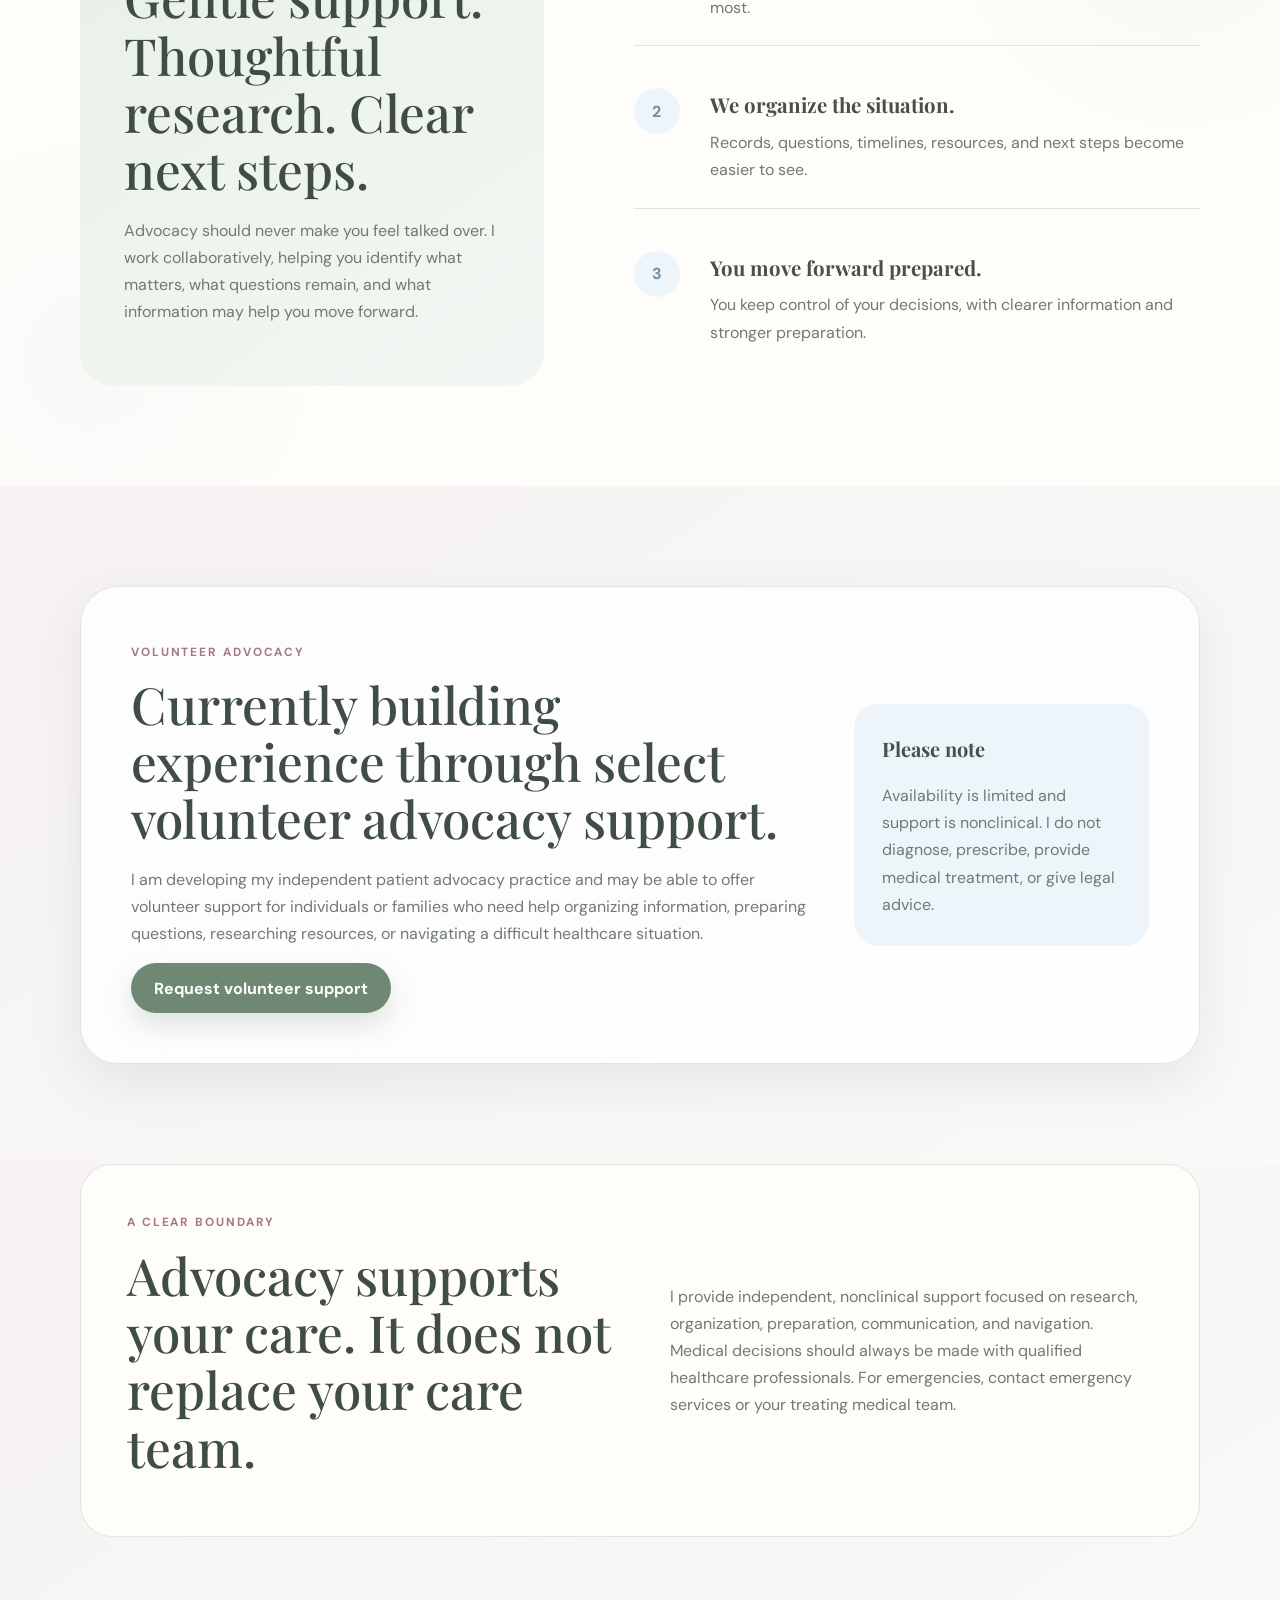
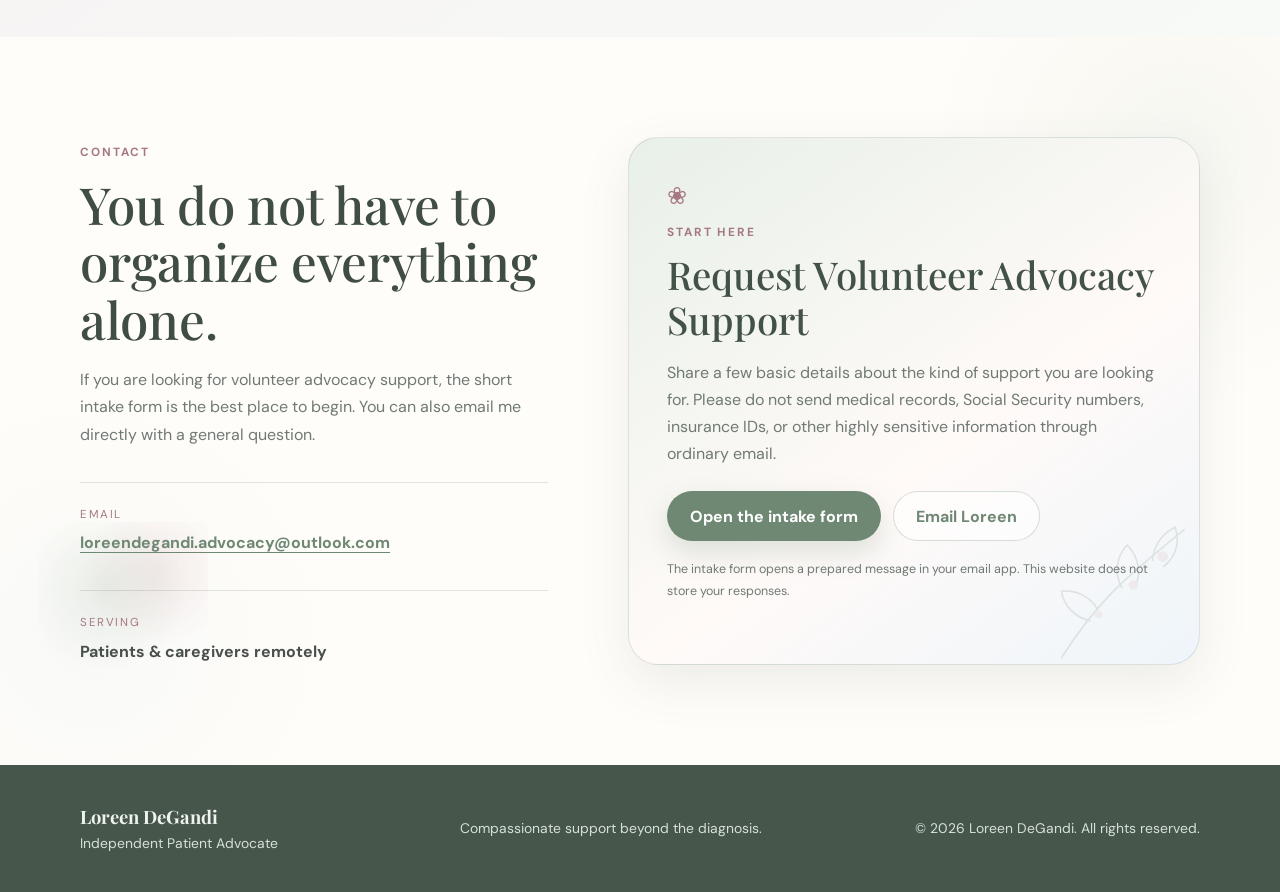
==== commit 759c1d99: "Add files via upload" ====
--- a/index.html
+++ b/index.html
@@ -8,7 +8,7 @@
   <link rel="preconnect" href="https://fonts.googleapis.com">
   <link rel="preconnect" href="https://fonts.gstatic.com" crossorigin>
   <link href="https://fonts.googleapis.com/css2?family=DM+Sans:wght@400;500;600;700&family=Playfair+Display:wght@500;600&display=swap" rel="stylesheet">
-  <link rel="stylesheet" href="styles.css" />
+  <link rel="stylesheet" href="styles.css?v=6" />
 </head>
 <body>
   <a class="skip-link" href="#main">Skip to content</a>
@@ -228,6 +228,6 @@
     </div>
   </footer>
 
-  <script src="script.js"></script>
+  <script src="script.js?v=6"></script>
 </body>
 </html>
--- a/styles.css
+++ b/styles.css
@@ -520,11 +520,87 @@
 }
 
 
-/* About pages + portrait styling */
+/* === About pages, portraits, and floral enhancements === */
+.about,
+.about-hero,
+.why-section,
+.contact,
+.intake-hero {
+  position: relative;
+  overflow: hidden;
+}
+
+.about::before,
+.about-hero::before,
+.why-section::before,
+.contact::before,
+.intake-hero::before {
+  content: "";
+  position: absolute;
+  background-repeat: no-repeat;
+  background-size: contain;
+  pointer-events: none;
+  opacity: .14;
+  z-index: 0;
+}
+
+.about::before {
+  width: 220px;
+  height: 220px;
+  right: 3%;
+  top: 10%;
+  transform: rotate(8deg);
+  background-image: url("data:image/svg+xml,%3Csvg xmlns='http://www.w3.org/2000/svg' viewBox='0 0 220 220'%3E%3Cg fill='none' stroke='%236f8874' stroke-width='2' stroke-linecap='round'%3E%3Cpath d='M29 199c48-75 82-103 159-166'/%3E%3Cpath d='M66 151c-19-4-34-19-37-38 20-2 38 7 47 24'/%3E%3Cpath d='M107 108c-10-19-7-40 7-55 15 15 19 36 10 56'/%3E%3Cpath d='M147 73c1-18 12-35 29-43 7 19 1 39-15 51'/%3E%3C/g%3E%3Cg fill='%23d8b2b8'%3E%3Ccircle cx='160' cy='68' r='7'/%3E%3Ccircle cx='122' cy='105' r='6'/%3E%3Ccircle cx='77' cy='143' r='5'/%3E%3C/g%3E%3C/svg%3E");
+}
+
+.about-hero::before {
+  width: 250px;
+  height: 250px;
+  left: 2%;
+  bottom: 2%;
+  transform: rotate(-8deg);
+  background-image: url("data:image/svg+xml,%3Csvg xmlns='http://www.w3.org/2000/svg' viewBox='0 0 240 240'%3E%3Cg fill='none' stroke='%236f8874' stroke-width='2' stroke-linecap='round'%3E%3Cpath d='M35 205c38-71 96-114 170-168'/%3E%3Cpath d='M80 150c-16-7-27-22-28-40 18 1 34 12 40 29'/%3E%3Cpath d='M118 112c-7-19-2-40 14-53 12 17 14 38 4 56'/%3E%3Cpath d='M157 77c3-17 17-32 34-37 4 19-4 38-20 47'/%3E%3C/g%3E%3Cg fill='%23c8dced'%3E%3Ccircle cx='166' cy='71' r='6'/%3E%3Ccircle cx='130' cy='109' r='5'/%3E%3Ccircle cx='87' cy='147' r='5'/%3E%3C/g%3E%3C/svg%3E");
+}
+
+.why-section::before {
+  width: 180px;
+  height: 180px;
+  right: 4%;
+  top: 8%;
+  background-image: radial-gradient(circle at 30% 30%, rgba(216,178,184,.42), transparent 52%), radial-gradient(circle at 70% 70%, rgba(200,220,237,.42), transparent 46%);
+  opacity: .55;
+}
+
+.contact::before {
+  width: 170px;
+  height: 170px;
+  left: 3%;
+  bottom: 10%;
+  background-image: radial-gradient(circle at 40% 40%, rgba(169,189,169,.24), transparent 56%), radial-gradient(circle at 70% 30%, rgba(216,178,184,.26), transparent 44%);
+  opacity: .9;
+}
+
+.intake-hero::before {
+  width: 180px;
+  height: 180px;
+  right: 4%;
+  top: 10%;
+  background-image: url("data:image/svg+xml,%3Csvg xmlns='http://www.w3.org/2000/svg' viewBox='0 0 220 220'%3E%3Cg fill='none' stroke='%236f8874' stroke-width='2' stroke-linecap='round'%3E%3Cpath d='M29 199c48-75 82-103 159-166'/%3E%3Cpath d='M66 151c-19-4-34-19-37-38 20-2 38 7 47 24'/%3E%3Cpath d='M107 108c-10-19-7-40 7-55 15 15 19 36 10 56'/%3E%3Cpath d='M147 73c1-18 12-35 29-43 7 19 1 39-15 51'/%3E%3C/g%3E%3Cg fill='%23d8b2b8'%3E%3Ccircle cx='160' cy='68' r='7'/%3E%3Ccircle cx='122' cy='105' r='6'/%3E%3Ccircle cx='77' cy='143' r='5'/%3E%3C/g%3E%3C/svg%3E");
+}
+
+.about .container,
+.about-hero .container,
+.why-section .container,
+.contact .container,
+.intake-hero .container {
+  position: relative;
+  z-index: 1;
+}
+
 .home-about-grid {
   display: grid;
-  grid-template-columns: .78fr 1.22fr;
-  gap: 72px;
+  grid-template-columns: .75fr 1.25fr;
+  gap: 64px;
   align-items: center;
 }
 
@@ -536,67 +612,79 @@
   text-align: center;
 }
 
-.home-about-portrait span,
+.home-about-portrait > span,
 .portrait-caption {
-  margin-top: 16px;
+  margin-top: 15px;
   color: var(--muted);
-  font-size: .95rem;
+  font-size: .94rem;
 }
 
 .portrait-photo-shell,
 .portrait-frame {
   position: relative;
-  width: min(100%, 390px);
-  padding: 16px;
-  border-radius: 42px;
-  background: linear-gradient(145deg, rgba(255,253,249,.96), rgba(238,245,250,.92));
+  width: min(100%, 330px);
+  padding: 14px;
+  border-radius: 36px;
+  background: linear-gradient(145deg, rgba(255,253,249,.98), rgba(238,245,250,.92));
   border: 1px solid rgba(83, 103, 90, 0.12);
   box-shadow: var(--shadow);
 }
 
 .portrait-frame--photo {
-  width: min(100%, 430px);
-  padding: 18px;
-  border-radius: 44px;
+  width: min(100%, 360px);
+  padding: 16px;
+  border-radius: 40px;
+}
+
+.portrait-photo-shell::before,
+.portrait-frame::before {
+  content: "";
+  position: absolute;
+  inset: 12px;
+  border-radius: 30px;
+  background: linear-gradient(180deg, rgba(255,255,255,.48), rgba(255,255,255,0));
+  pointer-events: none;
 }
 
 .portrait-photo {
+  position: relative;
+  z-index: 1;
   display: block;
   width: 100%;
   aspect-ratio: 4 / 5;
   object-fit: cover;
-  object-position: center 28%;
-  border-radius: 32px;
+  object-position: center 26%;
+  border-radius: 26px;
   background: linear-gradient(180deg, #f7faf7, #f8f3f1);
 }
 
 .portrait-photo-large {
-  border-radius: 34px;
+  border-radius: 28px;
 }
 
 .portrait-botanical {
   position: absolute;
   top: -12px;
-  right: -12px;
-  width: 64px;
-  height: 64px;
+  right: -10px;
+  z-index: 2;
+  width: 58px;
+  height: 58px;
   display: grid;
   place-items: center;
   border-radius: 50%;
-  background: var(--rose-pale);
+  background: linear-gradient(145deg, var(--rose-pale), #fffaf8);
   color: var(--rose-deep);
-  font-size: 1.55rem;
+  font-size: 1.45rem;
   border: 1px solid rgba(166, 120, 130, 0.18);
   box-shadow: 0 12px 25px rgba(166, 120, 130, 0.14);
 }
 
 .portrait-botanical.large {
-  width: 72px;
-  height: 72px;
-  font-size: 1.8rem;
-}
-
-.about-copy h2,
+  width: 66px;
+  height: 66px;
+  font-size: 1.65rem;
+}
+
 .home-about-copy h2,
 .story-heading h2,
 .why-copy h2,
@@ -621,16 +709,24 @@
   color: var(--muted);
 }
 
-.about-quote {
+.about-quote,
+.story-quote {
   margin: 26px 0 0;
   padding: 22px 24px;
-  border-left: 3px solid rgba(166, 120, 130, 0.35);
-  border-radius: 18px;
-  background: linear-gradient(145deg, var(--rose-pale), rgba(255,253,249,.88));
-  color: #5a625d;
+  border-radius: 22px;
   font-family: "Playfair Display", serif;
   font-size: 1.12rem;
-  line-height: 1.6;
+  line-height: 1.65;
+  color: #56635a;
+}
+
+.about-quote {
+  border-left: 3px solid rgba(166, 120, 130, 0.35);
+  background: linear-gradient(145deg, var(--rose-pale), rgba(255,253,249,.88));
+}
+
+.story-quote {
+  background: linear-gradient(145deg, var(--sage-pale), rgba(255,253,249,.88));
 }
 
 .about-actions {
@@ -640,27 +736,17 @@
   margin-top: 28px;
 }
 
-.about-hero {
-  position: relative;
-  overflow: hidden;
-  padding: 86px 0 76px;
-  background:
-    radial-gradient(circle at 84% 14%, rgba(200, 220, 237, .68), transparent 24%),
-    radial-gradient(circle at 14% 84%, rgba(216, 178, 184, .30), transparent 22%),
-    linear-gradient(145deg, #fbf8f2 0%, #f7faf7 58%, #f9f4f5 100%);
-}
-
 .about-hero-grid {
   position: relative;
   z-index: 2;
   display: grid;
-  grid-template-columns: .85fr 1.15fr;
-  gap: 72px;
+  grid-template-columns: .86fr 1.14fr;
+  gap: 64px;
   align-items: center;
 }
 
 .about-hero-copy h1 {
-  font-size: clamp(2.7rem, 5vw, 4.6rem);
+  font-size: clamp(2.65rem, 5vw, 4.5rem);
   margin: 12px 0 16px;
 }
 
@@ -674,25 +760,14 @@
 
 .story-grid {
   display: grid;
-  grid-template-columns: .9fr 1.1fr;
-  gap: 68px;
+  grid-template-columns: .92fr 1.08fr;
+  gap: 62px;
   align-items: start;
 }
 
 .story-heading h2 {
   font-size: clamp(2.15rem, 4vw, 3.2rem);
   margin: 12px 0 0;
-}
-
-.story-quote {
-  margin: 28px 0 0;
-  padding: 24px 26px;
-  border-radius: 24px;
-  background: linear-gradient(145deg, var(--sage-pale), rgba(255,253,249,.88));
-  color: #56635a;
-  font-family: "Playfair Display", serif;
-  font-size: 1.15rem;
-  line-height: 1.65;
 }
 
 .about-values-grid {
@@ -716,7 +791,7 @@
   height: 42px;
   border-radius: 50%;
   margin-bottom: 16px;
-  background: rgba(255,255,255,.55);
+  background: rgba(255,255,255,.58);
   color: #46564b;
   font-weight: 700;
 }
@@ -744,7 +819,7 @@
 
 .today-grid {
   display: grid;
-  grid-template-columns: 1.1fr .9fr;
+  grid-template-columns: 1.08fr .92fr;
   gap: 28px;
   align-items: stretch;
 }
@@ -760,13 +835,13 @@
 .today-card {
   padding: 42px;
   border-radius: 34px;
-  background: rgba(255,255,255,.82);
+  background: rgba(255,255,255,.84);
 }
 
 .boundary-mini {
   padding: 34px;
   border-radius: 30px;
-  background: var(--blue-pale);
+  background: linear-gradient(145deg, var(--blue-pale), #f7fbff);
 }
 
 .boundary-mini .mini-flower {
@@ -777,13 +852,9 @@
   margin-bottom: 22px;
 }
 
-.why-section {
-  background: #fffdf9;
-}
-
 .why-card {
   display: grid;
-  grid-template-columns: 1.1fr .9fr;
+  grid-template-columns: 1.08fr .92fr;
   gap: 32px;
   align-items: stretch;
   padding: 18px;
@@ -802,9 +873,26 @@
 }
 
 .why-cta {
+  position: relative;
+  overflow: hidden;
   padding: 32px;
   border-radius: 28px;
   background: linear-gradient(145deg, var(--rose-pale), rgba(255,253,249,.88));
+}
+
+.why-cta::after,
+.contact-card::after {
+  content: "";
+  position: absolute;
+  right: -10px;
+  bottom: -10px;
+  width: 130px;
+  height: 130px;
+  opacity: .12;
+  background-repeat: no-repeat;
+  background-size: contain;
+  background-image: url("data:image/svg+xml,%3Csvg xmlns='http://www.w3.org/2000/svg' viewBox='0 0 220 220'%3E%3Cg fill='none' stroke='%236f8874' stroke-width='2' stroke-linecap='round'%3E%3Cpath d='M29 199c48-75 82-103 159-166'/%3E%3Cpath d='M66 151c-19-4-34-19-37-38 20-2 38 7 47 24'/%3E%3Cpath d='M107 108c-10-19-7-40 7-55 15 15 19 36 10 56'/%3E%3Cpath d='M147 73c1-18 12-35 29-43 7 19 1 39-15 51'/%3E%3C/g%3E%3Cg fill='%23d8b2b8'%3E%3Ccircle cx='160' cy='68' r='7'/%3E%3Ccircle cx='122' cy='105' r='6'/%3E%3Ccircle cx='77' cy='143' r='5'/%3E%3C/g%3E%3C/svg%3E");
+  pointer-events: none;
 }
 
 .text-link {
@@ -849,7 +937,7 @@
     flex-direction: column;
   }
 
-  .home-about-portrait span,
+  .home-about-portrait > span,
   .portrait-caption {
     font-size: .9rem;
   }
@@ -866,8 +954,13 @@
 
   .portrait-photo-shell,
   .portrait-frame {
-    padding: 12px;
+    width: min(100%, 286px);
+    padding: 11px;
     border-radius: 28px;
+  }
+
+  .portrait-frame--photo {
+    width: min(100%, 300px);
   }
 
   .portrait-photo,
@@ -875,3 +968,209 @@
     border-radius: 22px;
   }
 }
+
+
+/* === V6 botanical refresh === */
+/* More visible, but still gentle, botanical details */
+
+:root {
+  --botanical-ink: rgba(111, 136, 116, .26);
+  --botanical-rose: rgba(216, 178, 184, .34);
+  --botanical-blue: rgba(200, 220, 237, .36);
+}
+
+/* Make Loreen's portrait intentionally smaller and airier */
+.home-about-portrait .portrait-photo-shell {
+  width: min(100%, 275px) !important;
+  padding: 11px !important;
+  border-radius: 30px !important;
+}
+
+.about-portrait-card .portrait-frame--photo {
+  width: min(100%, 315px) !important;
+  padding: 12px !important;
+  border-radius: 34px !important;
+}
+
+.home-about-portrait .portrait-photo,
+.about-portrait-card .portrait-photo {
+  border-radius: 22px !important;
+}
+
+.home-about-portrait {
+  justify-self: center;
+}
+
+/* A soft botanical garden behind the About section */
+.about {
+  background:
+    radial-gradient(circle at 10% 18%, rgba(200,220,237,.18), transparent 22%),
+    radial-gradient(circle at 92% 74%, rgba(216,178,184,.17), transparent 23%),
+    #fffdf9;
+}
+
+.about::before {
+  width: 310px !important;
+  height: 310px !important;
+  right: -22px !important;
+  top: 18px !important;
+  opacity: .22 !important;
+  transform: rotate(4deg) !important;
+}
+
+.about::after {
+  content: "";
+  position: absolute;
+  left: -45px;
+  bottom: -15px;
+  width: 260px;
+  height: 260px;
+  opacity: .16;
+  pointer-events: none;
+  background-repeat: no-repeat;
+  background-size: contain;
+  background-image: url("data:image/svg+xml,%3Csvg xmlns='http://www.w3.org/2000/svg' viewBox='0 0 260 260'%3E%3Cg fill='none' stroke='%236f8874' stroke-width='2.2' stroke-linecap='round'%3E%3Cpath d='M25 232C70 163 129 103 221 35'/%3E%3Cpath d='M58 184c-21-7-36-25-39-48 23 0 44 13 53 34'/%3E%3Cpath d='M104 140c-13-22-10-49 7-67 19 17 24 44 14 67'/%3E%3Cpath d='M156 95c0-22 14-43 35-52 9 23 2 47-17 61'/%3E%3C/g%3E%3Cg fill='%23c8dced'%3E%3Ccircle cx='176' cy='91' r='7'/%3E%3Ccircle cx='121' cy='137' r='6'/%3E%3Ccircle cx='70' cy='179' r='6'/%3E%3C/g%3E%3C/svg%3E");
+}
+
+/* Delicate leaf sprigs that frame the Services area */
+.services {
+  position: relative;
+  overflow: hidden;
+}
+
+.services::before,
+.services::after {
+  content: "";
+  position: absolute;
+  width: 220px;
+  height: 300px;
+  opacity: .12;
+  pointer-events: none;
+  background-repeat: no-repeat;
+  background-size: contain;
+  background-image: url("data:image/svg+xml,%3Csvg xmlns='http://www.w3.org/2000/svg' viewBox='0 0 180 260'%3E%3Cg fill='none' stroke='%236f8874' stroke-width='2.2' stroke-linecap='round'%3E%3Cpath d='M88 250C92 186 88 118 105 14'/%3E%3Cpath d='M96 195c-28-7-45-28-45-55 28 2 48 17 55 42'/%3E%3Cpath d='M101 151c25-10 39-33 34-59-26 7-43 26-43 51'/%3E%3Cpath d='M104 102c-21-11-32-33-27-56 24 8 38 26 38 49'/%3E%3Cpath d='M109 62c19-10 30-28 27-48-21 5-36 22-38 42'/%3E%3C/g%3E%3C/svg%3E");
+}
+
+.services::before {
+  left: -65px;
+  top: 80px;
+  transform: rotate(-10deg);
+}
+
+.services::after {
+  right: -70px;
+  bottom: 50px;
+  transform: rotate(170deg);
+}
+
+/* Give cards a little more of the soft garden feel */
+.service-card {
+  position: relative;
+  overflow: hidden;
+  backdrop-filter: blur(2px);
+}
+
+.service-card::after {
+  content: "";
+  position: absolute;
+  width: 92px;
+  height: 92px;
+  right: -26px;
+  bottom: -26px;
+  border-radius: 50%;
+  background: radial-gradient(circle, rgba(255,255,255,.48), rgba(255,255,255,0) 68%);
+  pointer-events: none;
+}
+
+/* More visible floral frame on the About page hero */
+.about-hero {
+  background:
+    radial-gradient(circle at 84% 14%, rgba(200,220,237,.72), transparent 25%),
+    radial-gradient(circle at 13% 84%, rgba(216,178,184,.36), transparent 24%),
+    linear-gradient(145deg, #fbf8f2 0%, #f6faf6 58%, #faf4f5 100%) !important;
+}
+
+.about-hero .floral-one {
+  width: 315px;
+  opacity: .27;
+  right: 0;
+  top: -10px;
+}
+
+.about-hero::after {
+  content: "";
+  position: absolute;
+  left: -35px;
+  bottom: -40px;
+  width: 280px;
+  height: 280px;
+  opacity: .14;
+  pointer-events: none;
+  background-repeat: no-repeat;
+  background-size: contain;
+  transform: rotate(-12deg);
+  background-image: url("data:image/svg+xml,%3Csvg xmlns='http://www.w3.org/2000/svg' viewBox='0 0 220 220'%3E%3Cg fill='none' stroke='%236f8874' stroke-width='2' stroke-linecap='round'%3E%3Cpath d='M29 199c48-75 82-103 159-166'/%3E%3Cpath d='M66 151c-19-4-34-19-37-38 20-2 38 7 47 24'/%3E%3Cpath d='M107 108c-10-19-7-40 7-55 15 15 19 36 10 56'/%3E%3Cpath d='M147 73c1-18 12-35 29-43 7 19 1 39-15 51'/%3E%3C/g%3E%3Cg fill='%23d8b2b8'%3E%3Ccircle cx='160' cy='68' r='7'/%3E%3Ccircle cx='122' cy='105' r='6'/%3E%3Ccircle cx='77' cy='143' r='5'/%3E%3C/g%3E%3C/svg%3E");
+}
+
+/* Botanical paper feel through lower sections */
+.approach,
+.why-section,
+.contact {
+  background-image:
+    radial-gradient(circle at 92% 16%, rgba(169,189,169,.10), transparent 19%),
+    radial-gradient(circle at 7% 82%, rgba(200,220,237,.12), transparent 19%);
+}
+
+.contact-card {
+  position: relative;
+  overflow: hidden;
+}
+
+.contact-card::after {
+  width: 170px !important;
+  height: 170px !important;
+  opacity: .18 !important;
+}
+
+/* A tiny botanical separator without adding visual clutter */
+.section-heading.centered::after {
+  content: "❀  ·  ❀  ·  ❀";
+  display: block;
+  margin: 18px auto 0;
+  color: rgba(166,120,130,.44);
+  font-size: .78rem;
+  letter-spacing: .35em;
+}
+
+@media (max-width: 900px) {
+  .home-about-portrait .portrait-photo-shell {
+    width: min(100%, 255px) !important;
+  }
+  .about-portrait-card .portrait-frame--photo {
+    width: min(100%, 285px) !important;
+  }
+  .about::before,
+  .services::before,
+  .services::after,
+  .about-hero::after {
+    opacity: .09 !important;
+  }
+}
+
+@media (max-width: 620px) {
+  .home-about-portrait .portrait-photo-shell {
+    width: min(100%, 225px) !important;
+  }
+  .about-portrait-card .portrait-frame--photo {
+    width: min(100%, 245px) !important;
+  }
+  .about::before {
+    width: 220px !important;
+    height: 220px !important;
+    right: -85px !important;
+  }
+  .services::before,
+  .services::after {
+    width: 150px;
+  }
+}
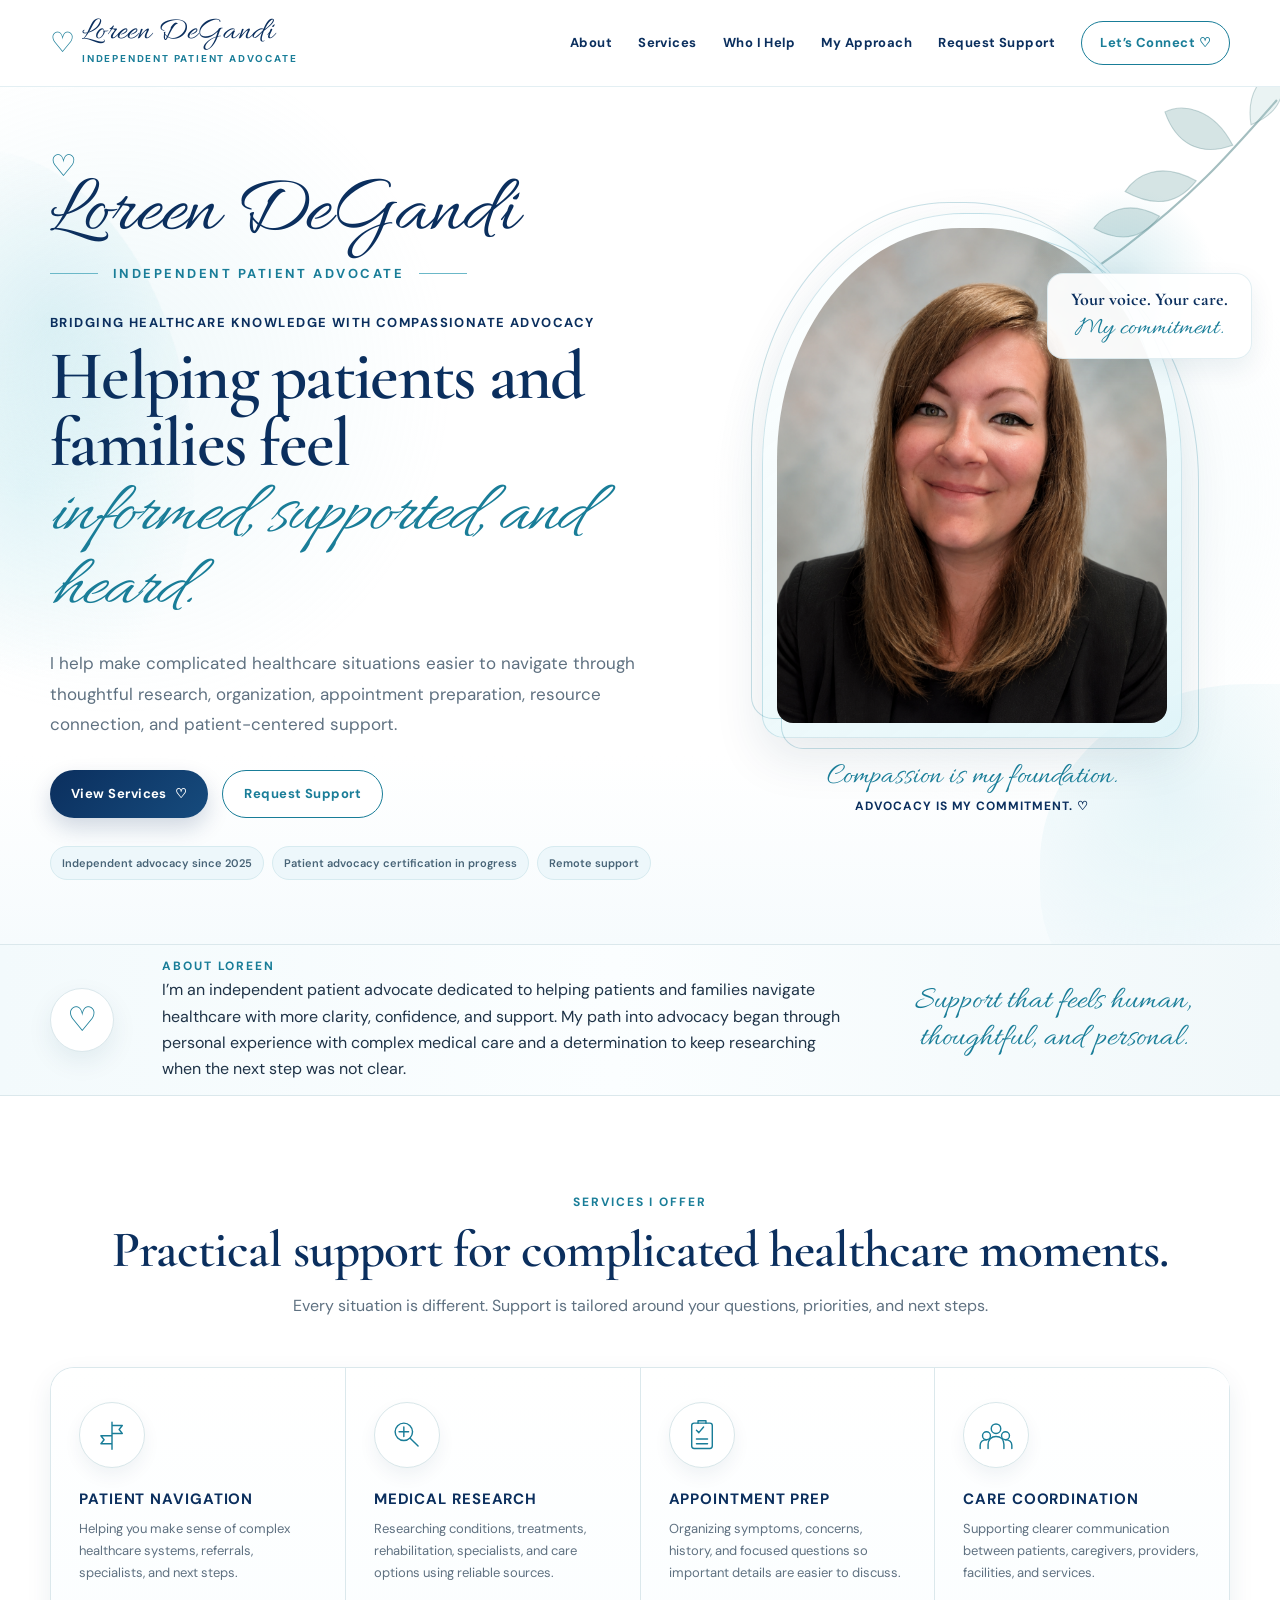
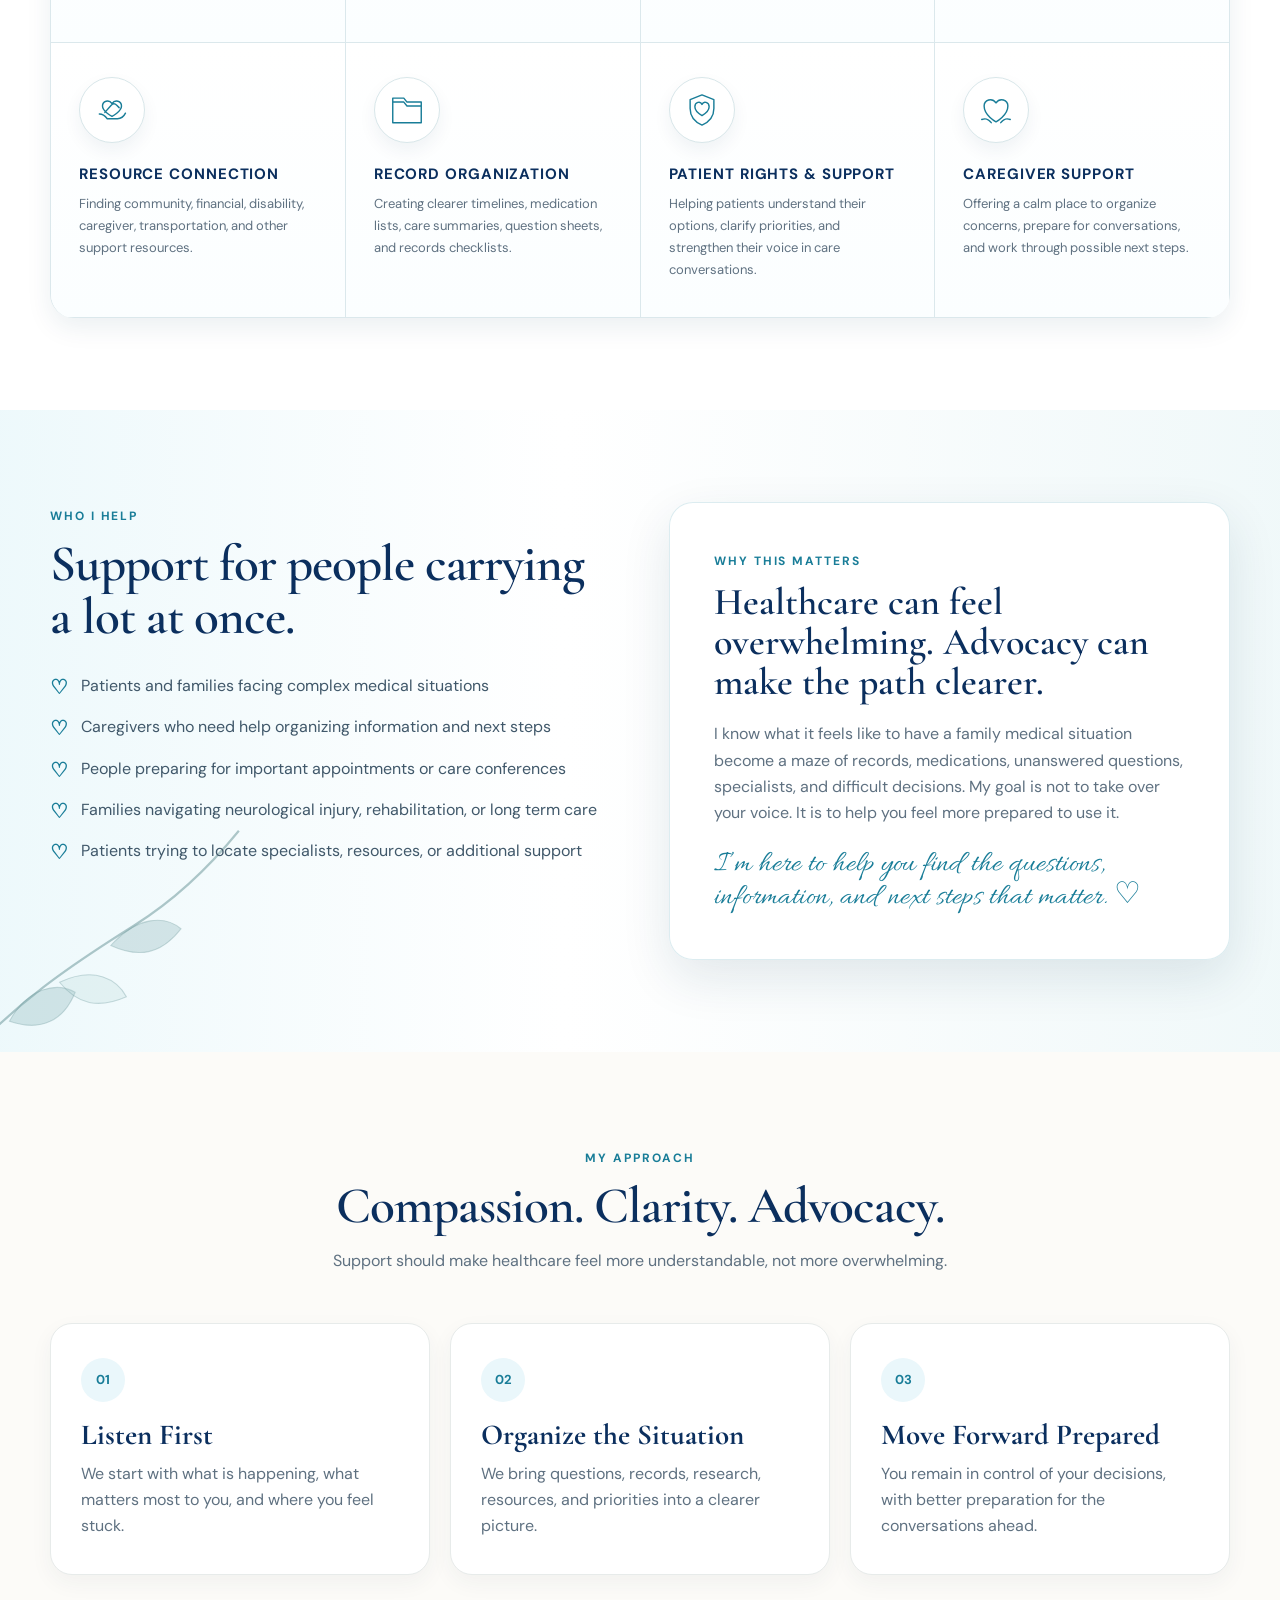
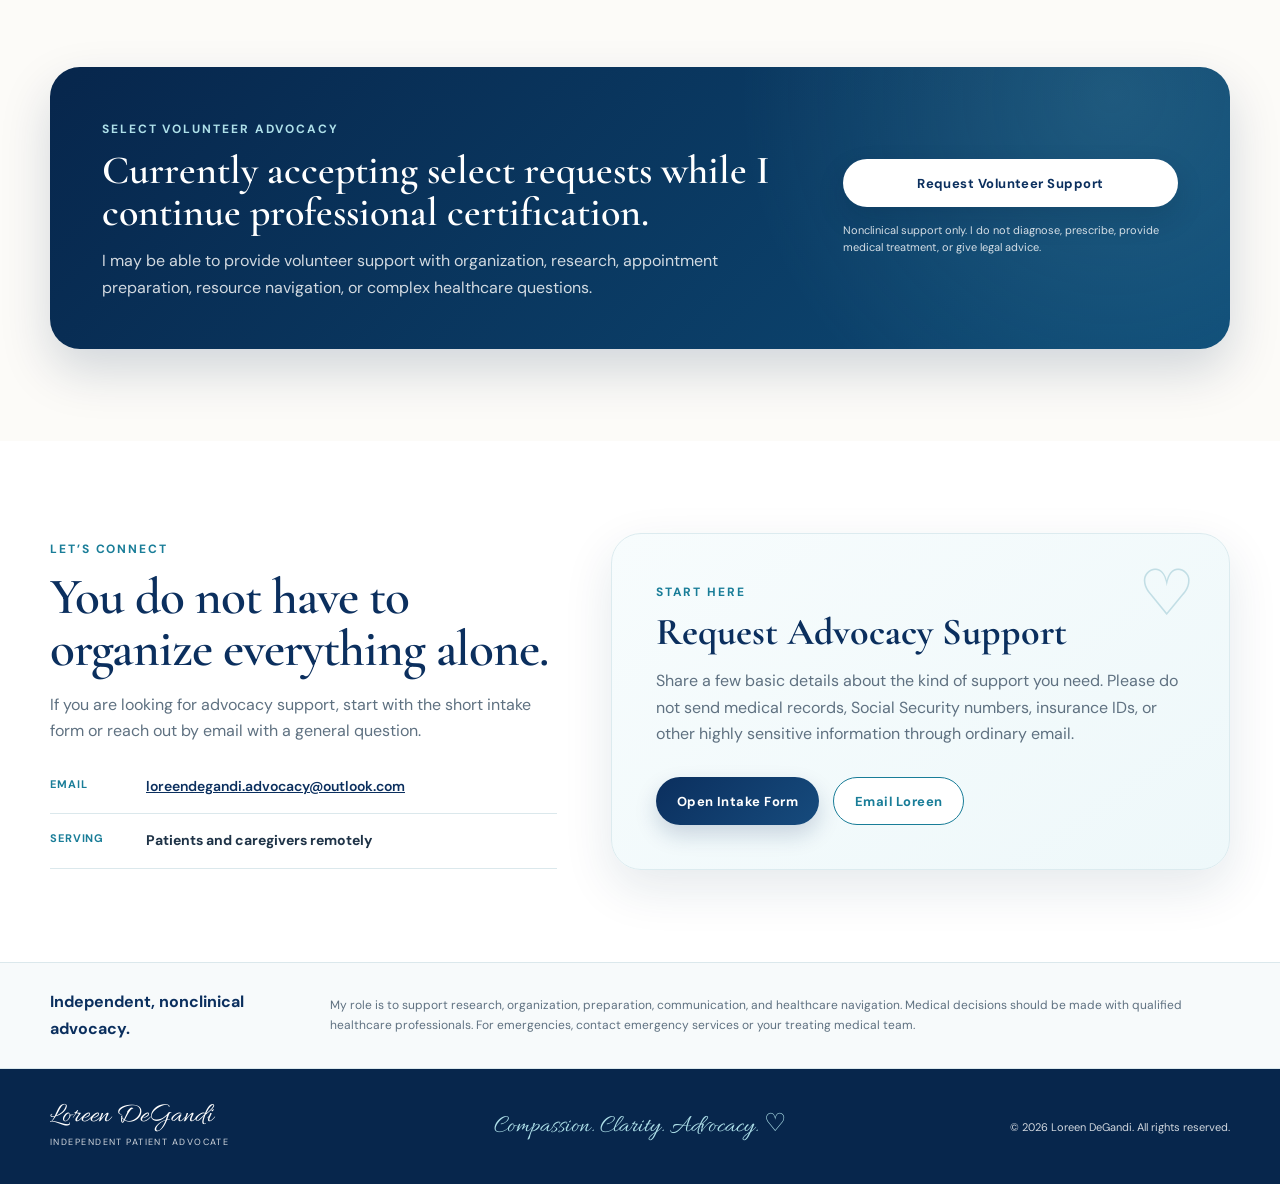
==== commit 1a0aa045: "Add files via upload" ====
--- a/index.html
+++ b/index.html
@@ -3,12 +3,13 @@
 <head>
   <meta charset="UTF-8" />
   <meta name="viewport" content="width=device-width, initial-scale=1.0" />
-  <meta name="description" content="Loreen DeGandi offers compassionate independent patient advocacy, care navigation, research support, and caregiver guidance." />
+  <meta name="description" content="Loreen DeGandi offers compassionate independent patient advocacy, healthcare navigation, medical research support, appointment preparation, and caregiver guidance." />
   <title>Loreen DeGandi | Independent Patient Advocate</title>
+
   <link rel="preconnect" href="https://fonts.googleapis.com">
   <link rel="preconnect" href="https://fonts.gstatic.com" crossorigin>
-  <link href="https://fonts.googleapis.com/css2?family=DM+Sans:wght@400;500;600;700&family=Playfair+Display:wght@500;600&display=swap" rel="stylesheet">
-  <link rel="stylesheet" href="styles.css?v=6" />
+  <link href="https://fonts.googleapis.com/css2?family=Allura&family=Cormorant+Garamond:wght@500;600;700&family=DM+Sans:wght@400;500;600;700&display=swap" rel="stylesheet">
+  <link rel="stylesheet" href="home-refresh.css?v=1" />
 </head>
 <body>
   <a class="skip-link" href="#main">Skip to content</a>
@@ -16,6 +17,7 @@
   <header class="site-header">
     <div class="container nav-wrap">
       <a class="brand" href="#top" aria-label="Loreen DeGandi home">
+        <span class="brand-mark" aria-hidden="true">♡</span>
         <span class="brand-name">Loreen DeGandi</span>
         <span class="brand-role">Independent Patient Advocate</span>
       </a>
@@ -26,208 +28,275 @@
 
       <nav id="site-nav" class="site-nav" aria-label="Primary navigation">
         <a href="about.html">About</a>
-        <a href="#services">How I Help</a>
+        <a href="#services">Services</a>
+        <a href="#who-i-help">Who I Help</a>
         <a href="#approach">My Approach</a>
-        <a href="#volunteer">Volunteer Advocacy</a>
         <a href="intake.html">Request Support</a>
-        <a class="nav-cta" href="#contact">Contact</a>
+        <a class="nav-cta" href="#contact">Let’s Connect <span aria-hidden="true">♡</span></a>
       </nav>
     </div>
   </header>
 
   <main id="main">
     <section class="hero" id="top">
-      <div class="floral floral-one" aria-hidden="true">
-        <svg viewBox="0 0 220 220" role="img">
-          <path d="M29 199c48-75 82-103 159-166" />
-          <path d="M66 151c-19-4-34-19-37-38 20-2 38 7 47 24" />
-          <path d="M107 108c-10-19-7-40 7-55 15 15 19 36 10 56" />
-          <path d="M147 73c1-18 12-35 29-43 7 19 1 39-15 51" />
-          <circle cx="160" cy="68" r="7" />
-          <circle cx="122" cy="105" r="6" />
-          <circle cx="77" cy="143" r="5" />
+      <div class="watercolor watercolor-left" aria-hidden="true"></div>
+      <div class="watercolor watercolor-right" aria-hidden="true"></div>
+      <div class="botanical botanical-top-right" aria-hidden="true">
+        <svg viewBox="0 0 260 210">
+          <path class="stem" d="M246 8C201 59 169 96 104 145C72 169 39 190 8 207"/>
+          <path class="leaf" d="M205 50c-18-35-47-39-63-31 10 29 32 42 63 31Z"/>
+          <path class="leaf" d="M171 83c-34-19-56-5-66 10 27 15 49 12 66-10Z"/>
+          <path class="leaf" d="M137 116c-31-17-52-3-61 11 25 14 45 10 61-11Z"/>
+          <path class="leaf pale" d="M222 31c-5-31 11-48 28-53 6 25-3 43-28 53Z"/>
         </svg>
       </div>
 
       <div class="container hero-grid">
         <div class="hero-copy">
-          <div class="eyebrow">Compassionate • Clear • Human</div>
-          <h1>You deserve to feel <em>heard</em> in your healthcare journey.</h1>
-          <p class="hero-lead">I help patients and families organize complex information, prepare stronger questions, find resources, and feel more confident navigating care.</p>
+          <div class="hero-identity">
+            <span class="heart-line" aria-hidden="true">♡</span>
+            <div class="signature-name">Loreen DeGandi</div>
+            <div class="hero-role">Independent Patient Advocate</div>
+          </div>
+
+          <p class="hero-kicker">Bridging healthcare knowledge with compassionate advocacy</p>
+          <h1>Helping patients and families feel <em>informed, supported, and heard.</em></h1>
+          <p class="hero-lead">I help make complicated healthcare situations easier to navigate through thoughtful research, organization, appointment preparation, resource connection, and patient-centered support.</p>
+
           <div class="hero-actions">
-            <a class="button button-primary" href="intake.html">Request volunteer support</a>
-            <a class="button button-secondary" href="#services">See how I can help</a>
-          </div>
-          <p class="hero-note">Nonclinical advocacy, research, organization, and navigation support.</p>
-        </div>
-
-        <aside class="hero-card" aria-label="Advocacy introduction">
-          <div class="mini-flower" aria-hidden="true">❀</div>
-          <p class="hero-card-kicker">Independent Patient Advocacy</p>
-          <h2>Loreen DeGandi</h2>
-          <p>I believe people deserve support that feels calm, respectful, and deeply personal, especially when healthcare becomes overwhelming.</p>
-          <div class="signature-line">Support beyond the diagnosis.</div>
-        </aside>
-      </div>
-    </section>
-
-    <section class="trust-strip" aria-label="Core advocacy values">
-      <div class="container trust-grid">
-        <div><span>01</span><strong>Listen first</strong><small>Your goals guide the process.</small></div>
-        <div><span>02</span><strong>Make it clearer</strong><small>Turn overwhelm into organized next steps.</small></div>
-        <div><span>03</span><strong>Help you prepare</strong><small>Questions, records, resources, and follow-up.</small></div>
-      </div>
-    </section>
-
-    <section class="section about" id="about">
-      <div class="container home-about-grid">
-        <div class="home-about-portrait">
-          <div class="portrait-photo-shell">
-            <div class="portrait-botanical" aria-hidden="true">❀</div>
-            <img class="portrait-photo" src="loreen-headshot.png" alt="Professional headshot of Loreen DeGandi" />
-          </div>
-          <span>Independent Patient Advocate</span>
-        </div>
-        <div class="home-about-copy">
-          <span class="section-kicker">About Loreen</span>
-          <h2>Advocacy rooted in compassion, curiosity, and persistence.</h2>
-          <p>My path into patient advocacy grew from personal experience navigating complex medical situations alongside people I love. Somewhere in the middle of the research, questions, records, and difficult conversations, I discovered something important about myself: <strong>I love finding answers.</strong></p>
-          <p>I help patients and caregivers turn overwhelming information into clearer questions, organized next steps, and a stronger voice in their own care.</p>
-          <blockquote class="about-quote">“Sometimes the most meaningful support is having another person beside you who is willing to listen carefully and keep searching when the path forward is unclear.”</blockquote>
-          <div class="about-actions">
-            <a class="button button-primary" href="about.html">Read my story</a>
-            <a class="button button-secondary" href="intake.html">Request volunteer support</a>
-          </div>
-        </div>
+            <a class="button button-primary" href="#services">View Services <span aria-hidden="true">♡</span></a>
+            <a class="button button-secondary" href="intake.html">Request Support</a>
+          </div>
+
+          <div class="credential-row" aria-label="Professional highlights">
+            <span>Independent advocacy since 2025</span>
+            <span>Patient advocacy certification in progress</span>
+            <span>Remote support</span>
+          </div>
+        </div>
+
+        <div class="hero-portrait-wrap">
+          <div class="portrait-ribbon">Your voice. Your care. <span>My commitment.</span></div>
+          <div class="portrait-frame">
+            <div class="portrait-halo" aria-hidden="true"></div>
+            <img src="loreen-headshot.png" alt="Professional headshot of Loreen DeGandi" />
+          </div>
+          <div class="portrait-caption">
+            <strong>Compassion is my foundation.</strong>
+            <span>Advocacy is my commitment. ♡</span>
+          </div>
+        </div>
+      </div>
+    </section>
+
+    <section class="intro-strip" aria-label="About Loreen">
+      <div class="container intro-strip-grid">
+        <div class="intro-icon" aria-hidden="true">♡</div>
+        <div>
+          <p class="section-label">About Loreen</p>
+          <p>I’m an independent patient advocate dedicated to helping patients and families navigate healthcare with more clarity, confidence, and support. My path into advocacy began through personal experience with complex medical care and a determination to keep researching when the next step was not clear.</p>
+        </div>
+        <p class="script-quote">Support that feels human, thoughtful, and personal.</p>
       </div>
     </section>
 
     <section class="section services" id="services">
       <div class="container">
         <div class="section-heading centered">
-          <span class="section-kicker">How I Can Help</span>
+          <span class="section-kicker">Services I Offer</span>
           <h2>Practical support for complicated healthcare moments.</h2>
-          <p>Services can be tailored to the patient, caregiver, appointment, or situation.</p>
-        </div>
-
-        <div class="card-grid">
-          <article class="service-card rose-card">
-            <div class="icon-wrap">✿</div>
-            <h3>Appointment Preparation</h3>
-            <p>Organize concerns, symptoms, history, and questions so important details are easier to communicate during visits.</p>
-          </article>
-          <article class="service-card sage-card">
-            <div class="icon-wrap">⌕</div>
-            <h3>Research Support</h3>
-            <p>Help locate reputable resources and organize information about diagnoses, treatments, rehabilitation, and care options.</p>
-          </article>
-          <article class="service-card blue-card">
-            <div class="icon-wrap">☷</div>
-            <h3>Medical Information Organization</h3>
-            <p>Create clearer timelines, medication lists, question sheets, care summaries, and records checklists.</p>
-          </article>
-          <article class="service-card cream-card">
-            <div class="icon-wrap">♡</div>
+          <p>Every situation is different. Support is tailored around your questions, priorities, and next steps.</p>
+        </div>
+
+        <div class="services-grid">
+          <article class="service-card">
+            <div class="service-icon" aria-hidden="true">
+              <svg viewBox="0 0 48 48"><path d="M24 42V8M24 12h13l-4 5 4 5H24M24 25H10l4 5-4 5h14"/></svg>
+            </div>
+            <h3>Patient Navigation</h3>
+            <p>Helping you make sense of complex healthcare systems, referrals, specialists, and next steps.</p>
+          </article>
+
+          <article class="service-card">
+            <div class="service-icon" aria-hidden="true">
+              <svg viewBox="0 0 48 48"><circle cx="20" cy="20" r="11"/><path d="m28 28 10 10M20 14v12M14 20h12"/></svg>
+            </div>
+            <h3>Medical Research</h3>
+            <p>Researching conditions, treatments, rehabilitation, specialists, and care options using reliable sources.</p>
+          </article>
+
+          <article class="service-card">
+            <div class="service-icon" aria-hidden="true">
+              <svg viewBox="0 0 48 48"><rect x="11" y="9" width="26" height="32" rx="3"/><path d="M19 9V6h10v3M17 18l3 3 6-7M17 29h14M17 35h14"/></svg>
+            </div>
+            <h3>Appointment Prep</h3>
+            <p>Organizing symptoms, concerns, history, and focused questions so important details are easier to discuss.</p>
+          </article>
+
+          <article class="service-card">
+            <div class="service-icon" aria-hidden="true">
+              <svg viewBox="0 0 48 48"><circle cx="24" cy="16" r="6"/><circle cx="12" cy="25" r="5"/><circle cx="36" cy="25" r="5"/><path d="M14 41v-5c0-6 4-10 10-10s10 4 10 10v5M4 41v-4c0-4 3-7 8-7M44 41v-4c0-4-3-7-8-7"/></svg>
+            </div>
+            <h3>Care Coordination</h3>
+            <p>Supporting clearer communication between patients, caregivers, providers, facilities, and services.</p>
+          </article>
+
+          <article class="service-card">
+            <div class="service-icon" aria-hidden="true">
+              <svg viewBox="0 0 48 48"><path d="M8 29c4 0 7 2 10 6h13c5 0 8-3 10-7M15 27l8-9c2-2 5-2 7 0l3 3M24 16c-4-6-12-3-12 3 0 7 12 13 12 13s12-6 12-13c0-6-8-9-12-3Z"/></svg>
+            </div>
+            <h3>Resource Connection</h3>
+            <p>Finding community, financial, disability, caregiver, transportation, and other support resources.</p>
+          </article>
+
+          <article class="service-card">
+            <div class="service-icon" aria-hidden="true">
+              <svg viewBox="0 0 48 48"><path d="M6 14h14l4 5h18v21H6zM6 14V9h14l4 5h18v5"/></svg>
+            </div>
+            <h3>Record Organization</h3>
+            <p>Creating clearer timelines, medication lists, care summaries, question sheets, and records checklists.</p>
+          </article>
+
+          <article class="service-card">
+            <div class="service-icon" aria-hidden="true">
+              <svg viewBox="0 0 48 48"><path d="M24 5 39 11v11c0 10-6 17-15 21C15 39 9 32 9 22V11z"/><path d="M24 31s-9-5-9-11c0-6 7-8 9-3 2-5 9-3 9 3 0 6-9 11-9 11Z"/></svg>
+            </div>
+            <h3>Patient Rights &amp; Support</h3>
+            <p>Helping patients understand their options, clarify priorities, and strengthen their voice in care conversations.</p>
+          </article>
+
+          <article class="service-card">
+            <div class="service-icon" aria-hidden="true">
+              <svg viewBox="0 0 48 48"><path d="M24 39s-15-8-15-20c0-8 10-11 15-4 5-7 15-4 15 4 0 12-15 20-15 20Z"/><path d="M6 36c5-2 8-1 12 4M42 36c-5-2-8-1-12 4"/></svg>
+            </div>
             <h3>Caregiver Support</h3>
-            <p>Help caregivers sort through next steps, prepare for care conversations, and identify useful community resources.</p>
-          </article>
-          <article class="service-card blue-card">
-            <div class="icon-wrap">↗</div>
-            <h3>Care Navigation</h3>
-            <p>Help identify questions to ask about referrals, specialists, second opinions, rehabilitation, and follow-up care.</p>
-          </article>
-          <article class="service-card rose-card">
-            <div class="icon-wrap">✓</div>
-            <h3>Patient Voice & Goals</h3>
-            <p>Help patients and families clarify priorities so they can communicate their needs more confidently with the care team.</p>
-          </article>
+            <p>Offering a calm place to organize concerns, prepare for conversations, and work through possible next steps.</p>
+          </article>
+        </div>
+      </div>
+    </section>
+
+    <section class="section who-help" id="who-i-help">
+      <div class="botanical botanical-bottom-left" aria-hidden="true">
+        <svg viewBox="0 0 260 220">
+          <path class="stem" d="M4 214c47-52 95-85 154-122 32-20 63-47 94-85"/>
+          <path class="leaf" d="M46 178c17-31 43-35 59-26-10 25-30 36-59 26Z"/>
+          <path class="leaf pale" d="M91 143c32-15 52-2 60 13-25 11-44 7-60-13Z"/>
+          <path class="leaf" d="M137 110c24-27 49-27 63-15-17 22-37 27-63 15Z"/>
+        </svg>
+      </div>
+      <div class="container split-panel">
+        <div class="who-copy">
+          <span class="section-kicker">Who I Help</span>
+          <h2>Support for people carrying a lot at once.</h2>
+          <ul class="heart-list">
+            <li>Patients and families facing complex medical situations</li>
+            <li>Caregivers who need help organizing information and next steps</li>
+            <li>People preparing for important appointments or care conferences</li>
+            <li>Families navigating neurological injury, rehabilitation, or long term care</li>
+            <li>Patients trying to locate specialists, resources, or additional support</li>
+          </ul>
+        </div>
+
+        <div class="mission-card">
+          <span class="section-kicker">Why This Matters</span>
+          <h3>Healthcare can feel overwhelming. Advocacy can make the path clearer.</h3>
+          <p>I know what it feels like to have a family medical situation become a maze of records, medications, unanswered questions, specialists, and difficult decisions. My goal is not to take over your voice. It is to help you feel more prepared to use it.</p>
+          <p class="mission-script">I’m here to help you find the questions, information, and next steps that matter. ♡</p>
         </div>
       </div>
     </section>
 
     <section class="section approach" id="approach">
-      <div class="container approach-grid">
-        <div class="approach-panel">
+      <div class="container">
+        <div class="section-heading centered narrow">
           <span class="section-kicker">My Approach</span>
-          <h2>Gentle support. Thoughtful research. Clear next steps.</h2>
-          <p>Advocacy should never make you feel talked over. I work collaboratively, helping you identify what matters, what questions remain, and what information may help you move forward.</p>
-        </div>
-
-        <div class="steps" aria-label="Advocacy process">
-          <div class="step"><span>1</span><div><strong>Tell me what is happening.</strong><p>We start with your concerns, priorities, and the support you need most.</p></div></div>
-          <div class="step"><span>2</span><div><strong>We organize the situation.</strong><p>Records, questions, timelines, resources, and next steps become easier to see.</p></div></div>
-          <div class="step"><span>3</span><div><strong>You move forward prepared.</strong><p>You keep control of your decisions, with clearer information and stronger preparation.</p></div></div>
+          <h2>Compassion. Clarity. Advocacy.</h2>
+          <p>Support should make healthcare feel more understandable, not more overwhelming.</p>
+        </div>
+
+        <div class="approach-steps">
+          <article>
+            <span class="step-number">01</span>
+            <h3>Listen First</h3>
+            <p>We start with what is happening, what matters most to you, and where you feel stuck.</p>
+          </article>
+          <article>
+            <span class="step-number">02</span>
+            <h3>Organize the Situation</h3>
+            <p>We bring questions, records, research, resources, and priorities into a clearer picture.</p>
+          </article>
+          <article>
+            <span class="step-number">03</span>
+            <h3>Move Forward Prepared</h3>
+            <p>You remain in control of your decisions, with better preparation for the conversations ahead.</p>
+          </article>
         </div>
       </div>
     </section>
 
     <section class="section volunteer" id="volunteer">
       <div class="container volunteer-card">
-        <div class="volunteer-copy">
-          <span class="section-kicker">Volunteer Advocacy</span>
-          <h2>Currently building experience through select volunteer advocacy support.</h2>
-          <p>I am developing my independent patient advocacy practice and may be able to offer volunteer support for individuals or families who need help organizing information, preparing questions, researching resources, or navigating a difficult healthcare situation.</p>
-          <a class="button button-primary" href="intake.html">Request volunteer support</a>
-        </div>
-        <div class="volunteer-note">
-          <strong>Please note</strong>
-          <p>Availability is limited and support is nonclinical. I do not diagnose, prescribe, provide medical treatment, or give legal advice.</p>
-        </div>
-      </div>
-    </section>
-
-    <section class="section boundary-section">
-      <div class="container boundary-card">
         <div>
-          <span class="section-kicker">A Clear Boundary</span>
-          <h2>Advocacy supports your care. It does not replace your care team.</h2>
-        </div>
-        <p>I provide independent, nonclinical support focused on research, organization, preparation, communication, and navigation. Medical decisions should always be made with qualified healthcare professionals. For emergencies, contact emergency services or your treating medical team.</p>
+          <span class="section-kicker light">Select Volunteer Advocacy</span>
+          <h2>Currently accepting select requests while I continue professional certification.</h2>
+          <p>I may be able to provide volunteer support with organization, research, appointment preparation, resource navigation, or complex healthcare questions.</p>
+        </div>
+        <div class="volunteer-actions">
+          <a class="button button-light" href="intake.html">Request Volunteer Support</a>
+          <p>Nonclinical support only. I do not diagnose, prescribe, provide medical treatment, or give legal advice.</p>
+        </div>
       </div>
     </section>
 
     <section class="section contact" id="contact">
       <div class="container contact-grid">
         <div class="contact-copy">
-          <span class="section-kicker">Contact</span>
+          <span class="section-kicker">Let’s Connect</span>
           <h2>You do not have to organize everything alone.</h2>
-          <p>If you are looking for volunteer advocacy support, the short intake form is the best place to begin. You can also email me directly with a general question.</p>
-          <div class="contact-detail">
+          <p>If you are looking for advocacy support, start with the short intake form or reach out by email with a general question.</p>
+          <div class="contact-line">
             <span>Email</span>
-            <strong><a class="contact-email" href="mailto:loreendegandi.advocacy@outlook.com">loreendegandi.advocacy@outlook.com</a></strong>
-          </div>
-          <div class="contact-detail">
+            <a href="mailto:loreendegandi.advocacy@outlook.com">loreendegandi.advocacy@outlook.com</a>
+          </div>
+          <div class="contact-line">
             <span>Serving</span>
-            <strong>Patients & caregivers remotely</strong>
+            <strong>Patients and caregivers remotely</strong>
           </div>
         </div>
 
         <div class="contact-card">
-          <div class="mini-flower" aria-hidden="true">❀</div>
+          <div class="contact-heart" aria-hidden="true">♡</div>
           <span class="section-kicker">Start Here</span>
-          <h3>Request Volunteer Advocacy Support</h3>
-          <p>Share a few basic details about the kind of support you are looking for. Please do not send medical records, Social Security numbers, insurance IDs, or other highly sensitive information through ordinary email.</p>
+          <h3>Request Advocacy Support</h3>
+          <p>Share a few basic details about the kind of support you need. Please do not send medical records, Social Security numbers, insurance IDs, or other highly sensitive information through ordinary email.</p>
           <div class="contact-actions">
-            <a class="button button-primary" href="intake.html">Open the intake form</a>
+            <a class="button button-primary" href="intake.html">Open Intake Form</a>
             <a class="button button-secondary" href="mailto:loreendegandi.advocacy@outlook.com?subject=Patient%20Advocacy%20Inquiry">Email Loreen</a>
           </div>
-          <p class="form-note">The intake form opens a prepared message in your email app. This website does not store your responses.</p>
-        </div>
+        </div>
+      </div>
+    </section>
+
+    <section class="boundary-note">
+      <div class="container">
+        <strong>Independent, nonclinical advocacy.</strong>
+        <p>My role is to support research, organization, preparation, communication, and healthcare navigation. Medical decisions should be made with qualified healthcare professionals. For emergencies, contact emergency services or your treating medical team.</p>
       </div>
     </section>
   </main>
 
   <footer class="site-footer">
     <div class="container footer-grid">
-      <div>
-        <strong>Loreen DeGandi</strong>
+      <div class="footer-brand">
+        <span class="footer-signature">Loreen DeGandi</span>
         <span>Independent Patient Advocate</span>
       </div>
-      <p>Compassionate support beyond the diagnosis.</p>
+      <p class="footer-motto">Compassion. Clarity. Advocacy. ♡</p>
       <p class="copyright">© <span id="year"></span> Loreen DeGandi. All rights reserved.</p>
     </div>
   </footer>
 
-  <script src="script.js?v=6"></script>
+  <script src="script.js"></script>
 </body>
 </html>
--- a/home-refresh.css
+++ b/home-refresh.css
@@ -0,0 +1,835 @@
+:root {
+  --navy: #0b2f5e;
+  --navy-deep: #07264c;
+  --teal: #197d98;
+  --teal-soft: #6bb8c8;
+  --sky: #eaf7fb;
+  --sky-2: #dceff5;
+  --leaf: #5b9296;
+  --leaf-pale: #a9c8c5;
+  --ink: #1f3347;
+  --muted: #5f7181;
+  --white: #ffffff;
+  --cream: #fcfbf8;
+  --line: #dbe8ec;
+  --shadow: 0 18px 50px rgba(19, 58, 83, 0.11);
+  --shadow-soft: 0 10px 26px rgba(19, 58, 83, 0.08);
+  --radius: 24px;
+}
+
+* { box-sizing: border-box; }
+html { scroll-behavior: smooth; }
+body {
+  margin: 0;
+  font-family: "DM Sans", sans-serif;
+  color: var(--ink);
+  background: var(--white);
+  line-height: 1.65;
+  -webkit-font-smoothing: antialiased;
+}
+img { max-width: 100%; display: block; }
+a { color: inherit; }
+button, a { -webkit-tap-highlight-color: transparent; }
+
+.container {
+  width: min(1180px, calc(100% - 40px));
+  margin: 0 auto;
+}
+
+.skip-link {
+  position: fixed;
+  left: 16px;
+  top: -60px;
+  z-index: 9999;
+  background: var(--navy);
+  color: white;
+  padding: 10px 14px;
+  border-radius: 0 0 10px 10px;
+  text-decoration: none;
+}
+.skip-link:focus { top: 0; }
+
+.site-header {
+  position: sticky;
+  top: 0;
+  z-index: 1000;
+  background: rgba(255,255,255,.94);
+  backdrop-filter: blur(12px);
+  border-bottom: 1px solid rgba(25,125,152,.12);
+}
+.nav-wrap {
+  min-height: 86px;
+  display: flex;
+  align-items: center;
+  justify-content: space-between;
+  gap: 28px;
+}
+.brand {
+  display: grid;
+  grid-template-columns: 24px auto;
+  grid-template-rows: auto auto;
+  align-items: center;
+  column-gap: 8px;
+  text-decoration: none;
+  min-width: 245px;
+}
+.brand-mark {
+  grid-row: 1 / span 2;
+  color: var(--teal);
+  font-size: 28px;
+  line-height: 1;
+}
+.brand-name {
+  font-family: "Allura", cursive;
+  color: var(--navy);
+  font-size: 32px;
+  line-height: .9;
+  letter-spacing: .01em;
+}
+.brand-role {
+  margin-top: 4px;
+  font-size: 10px;
+  color: var(--teal);
+  letter-spacing: .18em;
+  text-transform: uppercase;
+  font-weight: 700;
+}
+.site-nav {
+  display: flex;
+  align-items: center;
+  gap: 26px;
+}
+.site-nav a {
+  text-decoration: none;
+  color: var(--navy);
+  font-size: 13px;
+  font-weight: 700;
+  letter-spacing: .035em;
+  transition: color .2s ease;
+}
+.site-nav a:hover { color: var(--teal); }
+.site-nav .nav-cta {
+  border: 1.5px solid var(--teal);
+  border-radius: 999px;
+  padding: 10px 18px;
+  color: var(--teal);
+}
+.menu-toggle {
+  display: none;
+  width: 42px;
+  height: 42px;
+  border: 0;
+  background: transparent;
+  padding: 10px;
+}
+.menu-toggle span {
+  display: block;
+  height: 2px;
+  margin: 5px 0;
+  border-radius: 2px;
+  background: var(--navy);
+}
+
+.hero {
+  position: relative;
+  overflow: hidden;
+  isolation: isolate;
+  background:
+    radial-gradient(circle at 9% 34%, rgba(177,222,232,.20), transparent 26%),
+    radial-gradient(circle at 80% 48%, rgba(215,239,244,.34), transparent 28%),
+    linear-gradient(180deg, #fff 0%, #fff 78%, #f6fbfd 100%);
+}
+.hero-grid {
+  min-height: 650px;
+  display: grid;
+  grid-template-columns: 1.08fr .92fr;
+  align-items: center;
+  gap: 58px;
+  padding-top: 64px;
+  padding-bottom: 64px;
+  position: relative;
+  z-index: 3;
+}
+.hero-copy { max-width: 660px; }
+.hero-identity { margin-bottom: 18px; }
+.heart-line {
+  display: block;
+  color: var(--teal);
+  font-size: 30px;
+  line-height: 1;
+  margin-bottom: -4px;
+}
+.signature-name {
+  font-family: "Allura", cursive;
+  color: var(--navy);
+  font-size: clamp(58px, 6.4vw, 84px);
+  line-height: .9;
+  letter-spacing: -.01em;
+}
+.hero-role {
+  display: flex;
+  align-items: center;
+  gap: 15px;
+  margin-top: 12px;
+  color: var(--teal);
+  text-transform: uppercase;
+  letter-spacing: .19em;
+  font-size: 13px;
+  font-weight: 700;
+}
+.hero-role::before,
+.hero-role::after {
+  content: "";
+  height: 1px;
+  width: 48px;
+  background: var(--teal-soft);
+}
+.hero-kicker {
+  margin: 28px 0 9px;
+  color: var(--navy);
+  text-transform: uppercase;
+  letter-spacing: .11em;
+  font-weight: 700;
+  font-size: 13px;
+}
+h1, h2, h3, p { margin-top: 0; }
+h1, h2, h3 { color: var(--navy); }
+h1 {
+  margin-bottom: 22px;
+  font-family: "Cormorant Garamond", serif;
+  font-size: clamp(46px, 5.4vw, 72px);
+  line-height: .98;
+  font-weight: 600;
+  letter-spacing: -.025em;
+}
+h1 em {
+  display: block;
+  font-family: "Allura", cursive;
+  color: var(--teal);
+  font-size: 1.04em;
+  line-height: 1.03;
+  font-weight: 400;
+}
+.hero-lead {
+  max-width: 610px;
+  color: var(--muted);
+  font-size: 17px;
+  line-height: 1.8;
+}
+.hero-actions,
+.contact-actions {
+  display: flex;
+  flex-wrap: wrap;
+  gap: 14px;
+  margin-top: 30px;
+}
+.button {
+  display: inline-flex;
+  align-items: center;
+  justify-content: center;
+  gap: 8px;
+  min-height: 48px;
+  padding: 12px 21px;
+  border-radius: 999px;
+  text-decoration: none;
+  font-weight: 700;
+  font-size: 13px;
+  letter-spacing: .035em;
+  transition: transform .2s ease, box-shadow .2s ease, background .2s ease;
+}
+.button:hover { transform: translateY(-2px); }
+.button-primary {
+  color: white;
+  background: linear-gradient(135deg, var(--navy) 0%, #164b7d 100%);
+  box-shadow: 0 10px 22px rgba(11,47,94,.18);
+}
+.button-secondary {
+  color: var(--teal);
+  background: white;
+  border: 1.5px solid var(--teal);
+}
+.button-light {
+  background: white;
+  color: var(--navy);
+  box-shadow: 0 12px 28px rgba(1,22,48,.16);
+}
+.credential-row {
+  display: flex;
+  flex-wrap: wrap;
+  gap: 8px;
+  margin-top: 28px;
+}
+.credential-row span {
+  padding: 7px 11px;
+  border-radius: 999px;
+  background: rgba(234,247,251,.8);
+  border: 1px solid #d7ebf0;
+  color: #486477;
+  font-size: 11px;
+  font-weight: 600;
+}
+
+.hero-portrait-wrap {
+  position: relative;
+  min-height: 520px;
+  display: grid;
+  align-content: center;
+  justify-items: center;
+}
+.portrait-frame {
+  position: relative;
+  width: min(420px, 90%);
+  aspect-ratio: 4 / 5;
+  border-radius: 48% 48% 22px 22px;
+  padding: 14px;
+  background: linear-gradient(145deg, rgba(255,255,255,.94), rgba(222,244,248,.84));
+  border: 1px solid rgba(25,125,152,.18);
+  box-shadow: var(--shadow);
+  z-index: 2;
+}
+.portrait-frame::before,
+.portrait-frame::after {
+  content: "";
+  position: absolute;
+  border: 1px solid rgba(25,125,152,.24);
+  border-radius: 48% 48% 22px 22px;
+  pointer-events: none;
+}
+.portrait-frame::before { inset: -12px 18px 18px -12px; z-index: -2; }
+.portrait-frame::after { inset: 20px -18px -12px 18px; z-index: -2; }
+.portrait-frame img {
+  width: 100%;
+  height: 100%;
+  object-fit: cover;
+  object-position: center 24%;
+  border-radius: 47% 47% 16px 16px;
+}
+.portrait-halo {
+  position: absolute;
+  width: 180px;
+  height: 180px;
+  right: -34px;
+  top: -28px;
+  border-radius: 50%;
+  background: radial-gradient(circle, rgba(107,184,200,.24), rgba(107,184,200,0) 70%);
+}
+.portrait-ribbon {
+  position: absolute;
+  right: -22px;
+  top: 60px;
+  z-index: 5;
+  width: 205px;
+  padding: 15px 18px;
+  border-radius: 16px;
+  background: rgba(255,255,255,.92);
+  box-shadow: var(--shadow-soft);
+  border: 1px solid rgba(25,125,152,.13);
+  color: var(--navy);
+  text-align: center;
+  font-family: "Cormorant Garamond", serif;
+  font-size: 18px;
+  line-height: 1.15;
+  font-weight: 700;
+}
+.portrait-ribbon span {
+  display: block;
+  margin-top: 4px;
+  color: var(--teal);
+  font-family: "Allura", cursive;
+  font-size: 26px;
+  font-weight: 400;
+}
+.portrait-caption {
+  position: relative;
+  z-index: 5;
+  margin-top: 24px;
+  text-align: center;
+}
+.portrait-caption strong {
+  display: block;
+  font-family: "Allura", cursive;
+  color: var(--teal);
+  font-size: 30px;
+  font-weight: 400;
+  line-height: 1;
+}
+.portrait-caption span {
+  color: var(--navy);
+  font-size: 12px;
+  letter-spacing: .08em;
+  text-transform: uppercase;
+  font-weight: 700;
+}
+
+.watercolor {
+  position: absolute;
+  pointer-events: none;
+  z-index: 0;
+  filter: blur(.2px);
+}
+.watercolor-left {
+  width: 360px;
+  height: 560px;
+  left: -170px;
+  top: 60px;
+  border-radius: 45% 55% 50% 40%;
+  background:
+    radial-gradient(circle at 65% 32%, rgba(173,221,231,.34), transparent 42%),
+    radial-gradient(circle at 52% 62%, rgba(211,239,244,.56), transparent 47%);
+  transform: rotate(-8deg);
+}
+.watercolor-right {
+  width: 420px;
+  height: 360px;
+  right: -180px;
+  bottom: -100px;
+  border-radius: 52% 40% 60% 45%;
+  background: radial-gradient(circle at 30% 30%, rgba(205,235,241,.48), transparent 62%);
+}
+.botanical { position: absolute; pointer-events: none; z-index: 1; }
+.botanical svg { width: 100%; height: 100%; overflow: visible; }
+.botanical .stem { fill: none; stroke: rgba(62,117,121,.55); stroke-width: 2; }
+.botanical .leaf { fill: rgba(76,137,141,.27); stroke: rgba(62,117,121,.34); stroke-width: 1; }
+.botanical .leaf.pale { fill: rgba(147,193,189,.22); }
+.botanical-top-right { width: 280px; height: 235px; right: -12px; top: 0; opacity: .86; }
+.botanical-bottom-left { width: 290px; height: 245px; left: -42px; bottom: -16px; opacity: .72; }
+
+.intro-strip {
+  background: linear-gradient(90deg, #f3fafc 0%, #fbfeff 48%, #f1f8fa 100%);
+  border-top: 1px solid var(--line);
+  border-bottom: 1px solid var(--line);
+}
+.intro-strip-grid {
+  min-height: 150px;
+  display: grid;
+  grid-template-columns: 80px 1.55fr .8fr;
+  align-items: center;
+  gap: 32px;
+}
+.intro-icon {
+  width: 64px;
+  height: 64px;
+  display: grid;
+  place-items: center;
+  border-radius: 50%;
+  background: white;
+  color: var(--teal);
+  border: 1px solid var(--line);
+  box-shadow: var(--shadow-soft);
+  font-size: 34px;
+}
+.section-label,
+.section-kicker {
+  color: var(--teal);
+  text-transform: uppercase;
+  letter-spacing: .16em;
+  font-size: 12px;
+  font-weight: 700;
+}
+.intro-strip p { margin-bottom: 0; }
+.script-quote {
+  font-family: "Allura", cursive;
+  color: var(--teal);
+  font-size: 32px;
+  line-height: 1.15;
+  text-align: center;
+}
+
+.section { padding: 92px 0; }
+.section-heading { margin-bottom: 48px; }
+.section-heading.centered { text-align: center; }
+.section-heading.narrow { max-width: 760px; margin-left: auto; margin-right: auto; }
+.section-heading h2,
+.who-copy h2,
+.contact-copy h2 {
+  font-family: "Cormorant Garamond", serif;
+  font-weight: 600;
+  font-size: clamp(38px, 4vw, 54px);
+  line-height: 1.02;
+  letter-spacing: -.02em;
+  margin: 10px 0 16px;
+}
+.section-heading p { color: var(--muted); max-width: 720px; margin: 0 auto; }
+
+.services {
+  position: relative;
+  background: white;
+}
+.services-grid {
+  display: grid;
+  grid-template-columns: repeat(4, 1fr);
+  border-top: 1px solid var(--line);
+  border-left: 1px solid var(--line);
+  box-shadow: var(--shadow-soft);
+  background: white;
+  border-radius: var(--radius);
+  overflow: hidden;
+}
+.service-card {
+  min-height: 275px;
+  padding: 34px 28px;
+  border-right: 1px solid var(--line);
+  border-bottom: 1px solid var(--line);
+  background: linear-gradient(180deg, #fff 0%, #fbfeff 100%);
+  transition: transform .2s ease, background .2s ease;
+}
+.service-card:hover {
+  background: #f4fbfd;
+  transform: translateY(-2px);
+}
+.service-icon {
+  width: 66px;
+  height: 66px;
+  display: grid;
+  place-items: center;
+  border-radius: 50%;
+  border: 1px solid #d9e7ea;
+  background: white;
+  box-shadow: 0 8px 18px rgba(19,58,83,.06);
+  margin-bottom: 22px;
+}
+.service-icon svg {
+  width: 38px;
+  height: 38px;
+  fill: none;
+  stroke: var(--teal);
+  stroke-width: 1.8;
+  stroke-linecap: round;
+  stroke-linejoin: round;
+}
+.service-card h3 {
+  margin-bottom: 9px;
+  font-size: 15px;
+  line-height: 1.25;
+  text-transform: uppercase;
+  letter-spacing: .06em;
+}
+.service-card p {
+  margin-bottom: 0;
+  color: var(--muted);
+  font-size: 13px;
+  line-height: 1.7;
+}
+
+.who-help {
+  position: relative;
+  overflow: hidden;
+  background:
+    linear-gradient(90deg, rgba(235,248,251,.88), rgba(255,255,255,.92) 44%, rgba(239,248,249,.92)),
+    white;
+}
+.split-panel {
+  position: relative;
+  z-index: 3;
+  display: grid;
+  grid-template-columns: 1fr 1fr;
+  gap: 58px;
+  align-items: stretch;
+}
+.heart-list {
+  list-style: none;
+  padding: 0;
+  margin: 30px 0 0;
+  display: grid;
+  gap: 15px;
+}
+.heart-list li {
+  position: relative;
+  padding-left: 31px;
+  color: #40586a;
+}
+.heart-list li::before {
+  content: "♡";
+  position: absolute;
+  left: 0;
+  top: -2px;
+  color: var(--teal);
+  font-size: 20px;
+  font-weight: 700;
+}
+.mission-card {
+  border-radius: var(--radius);
+  padding: 44px;
+  background: rgba(255,255,255,.94);
+  border: 1px solid rgba(25,125,152,.15);
+  box-shadow: var(--shadow);
+}
+.mission-card h3 {
+  font-family: "Cormorant Garamond", serif;
+  font-size: 38px;
+  line-height: 1.05;
+  font-weight: 600;
+  margin: 10px 0 18px;
+}
+.mission-card p { color: var(--muted); }
+.mission-script {
+  margin-top: 22px;
+  margin-bottom: 0 !important;
+  font-family: "Allura", cursive;
+  font-size: 30px;
+  line-height: 1.1;
+  color: var(--teal) !important;
+}
+
+.approach { background: var(--cream); }
+.approach-steps {
+  display: grid;
+  grid-template-columns: repeat(3, 1fr);
+  gap: 20px;
+}
+.approach-steps article {
+  position: relative;
+  padding: 34px 30px;
+  border-radius: 22px;
+  background: white;
+  border: 1px solid #e7ebea;
+  box-shadow: 0 8px 22px rgba(31,51,71,.05);
+}
+.step-number {
+  display: inline-flex;
+  align-items: center;
+  justify-content: center;
+  width: 44px;
+  height: 44px;
+  border-radius: 50%;
+  background: var(--sky);
+  color: var(--teal);
+  font-weight: 700;
+  font-size: 13px;
+  margin-bottom: 17px;
+}
+.approach-steps h3 {
+  font-family: "Cormorant Garamond", serif;
+  font-size: 29px;
+  line-height: 1.1;
+  margin-bottom: 10px;
+}
+.approach-steps p { color: var(--muted); margin-bottom: 0; }
+
+.volunteer { padding-top: 0; background: var(--cream); }
+.volunteer-card {
+  display: grid;
+  grid-template-columns: 1.35fr .65fr;
+  gap: 44px;
+  padding: 48px 52px;
+  border-radius: 30px;
+  background:
+    radial-gradient(circle at 90% 10%, rgba(107,184,200,.20), transparent 34%),
+    linear-gradient(135deg, var(--navy-deep), #0d4b76);
+  color: white;
+  box-shadow: 0 22px 50px rgba(7,38,76,.17);
+}
+.volunteer-card h2 {
+  margin: 8px 0 15px;
+  color: white;
+  font-family: "Cormorant Garamond", serif;
+  font-size: 40px;
+  line-height: 1.05;
+  font-weight: 600;
+}
+.volunteer-card p { color: rgba(255,255,255,.82); margin-bottom: 0; }
+.section-kicker.light { color: #aee0e9; }
+.volunteer-actions {
+  display: flex;
+  flex-direction: column;
+  justify-content: center;
+  gap: 15px;
+}
+.volunteer-actions p { font-size: 11px; line-height: 1.55; }
+
+.contact {
+  position: relative;
+  background: white;
+}
+.contact-grid {
+  display: grid;
+  grid-template-columns: .9fr 1.1fr;
+  gap: 54px;
+  align-items: center;
+}
+.contact-copy p { color: var(--muted); }
+.contact-line {
+  display: grid;
+  grid-template-columns: 80px 1fr;
+  gap: 16px;
+  padding: 15px 0;
+  border-bottom: 1px solid var(--line);
+  font-size: 14px;
+}
+.contact-line span {
+  color: var(--teal);
+  font-weight: 700;
+  text-transform: uppercase;
+  letter-spacing: .08em;
+  font-size: 11px;
+}
+.contact-line a {
+  color: var(--navy);
+  font-weight: 600;
+  overflow-wrap: anywhere;
+}
+.contact-card {
+  position: relative;
+  padding: 44px;
+  border-radius: 30px;
+  background: linear-gradient(145deg, #f7fcfd, #eef8fa);
+  border: 1px solid #dcebef;
+  box-shadow: var(--shadow);
+}
+.contact-heart {
+  position: absolute;
+  right: 34px;
+  top: 28px;
+  color: rgba(25,125,152,.22);
+  font-size: 64px;
+  line-height: 1;
+}
+.contact-card h3 {
+  font-family: "Cormorant Garamond", serif;
+  font-size: 38px;
+  line-height: 1.05;
+  margin: 9px 0 15px;
+}
+.contact-card p { color: var(--muted); }
+
+.boundary-note {
+  padding: 26px 0;
+  background: #f7fafb;
+  border-top: 1px solid var(--line);
+  border-bottom: 1px solid var(--line);
+}
+.boundary-note .container {
+  display: grid;
+  grid-template-columns: 250px 1fr;
+  gap: 30px;
+  align-items: center;
+}
+.boundary-note strong { color: var(--navy); }
+.boundary-note p { margin: 0; color: var(--muted); font-size: 12px; }
+
+.site-footer {
+  background: var(--navy-deep);
+  color: rgba(255,255,255,.82);
+  padding: 34px 0;
+}
+.footer-grid {
+  display: grid;
+  grid-template-columns: 1fr auto 1fr;
+  align-items: center;
+  gap: 24px;
+}
+.footer-brand { display: flex; flex-direction: column; }
+.footer-signature {
+  font-family: "Allura", cursive;
+  color: white;
+  font-size: 28px;
+  line-height: 1;
+}
+.footer-brand > span:last-child {
+  margin-top: 4px;
+  font-size: 9px;
+  letter-spacing: .16em;
+  text-transform: uppercase;
+}
+.footer-motto {
+  margin: 0;
+  font-family: "Allura", cursive;
+  color: #aee0e9;
+  font-size: 25px;
+}
+.copyright { margin: 0; text-align: right; font-size: 11px; }
+
+@media (max-width: 1080px) {
+  .site-nav { gap: 16px; }
+  .site-nav a { font-size: 12px; }
+  .hero-grid { grid-template-columns: 1fr .82fr; gap: 34px; }
+  .services-grid { grid-template-columns: repeat(2, 1fr); }
+  .portrait-ribbon { right: -5px; }
+}
+
+@media (max-width: 860px) {
+  .nav-wrap { min-height: 74px; }
+  .brand-name { font-size: 28px; }
+  .brand { min-width: 210px; }
+  .menu-toggle { display: block; }
+  .site-nav {
+    display: none;
+    position: absolute;
+    top: 74px;
+    left: 0;
+    right: 0;
+    background: rgba(255,255,255,.98);
+    border-bottom: 1px solid var(--line);
+    box-shadow: 0 15px 30px rgba(19,58,83,.08);
+    padding: 18px 20px 24px;
+    flex-direction: column;
+    align-items: stretch;
+    gap: 0;
+  }
+  .site-nav.open { display: flex; }
+  .site-nav a { padding: 12px 4px; border-bottom: 1px solid #edf3f5; }
+  .site-nav .nav-cta { margin-top: 10px; text-align: center; border-bottom: 1.5px solid var(--teal); }
+
+  .hero-grid {
+    min-height: auto;
+    grid-template-columns: 1fr;
+    padding-top: 54px;
+    padding-bottom: 68px;
+  }
+  .hero-copy { max-width: 720px; }
+  .hero-portrait-wrap { min-height: auto; margin-top: 8px; }
+  .portrait-frame { width: min(400px, 88%); }
+  .portrait-ribbon { top: 40px; right: 4%; }
+  .botanical-top-right { opacity: .55; }
+
+  .intro-strip-grid { grid-template-columns: 58px 1fr; padding: 26px 0; }
+  .script-quote { grid-column: 1 / -1; margin-top: 2px; }
+  .intro-icon { width: 50px; height: 50px; }
+
+  .split-panel,
+  .contact-grid,
+  .volunteer-card { grid-template-columns: 1fr; }
+  .approach-steps { grid-template-columns: 1fr; }
+  .volunteer-card { padding: 40px 34px; }
+  .boundary-note .container { grid-template-columns: 1fr; gap: 8px; }
+  .footer-grid { grid-template-columns: 1fr; text-align: center; }
+  .copyright { text-align: center; }
+}
+
+@media (max-width: 600px) {
+  .container { width: min(100% - 28px, 1180px); }
+  .section { padding: 70px 0; }
+  .brand-role { font-size: 8px; }
+  .hero-grid { padding-top: 40px; }
+  .signature-name { font-size: 58px; }
+  h1 { font-size: 45px; }
+  .hero-role { font-size: 10px; letter-spacing: .14em; }
+  .hero-role::before,
+  .hero-role::after { width: 25px; }
+  .hero-lead { font-size: 15px; }
+  .hero-actions .button { width: 100%; }
+  .credential-row { gap: 6px; }
+  .credential-row span { font-size: 10px; }
+  .portrait-ribbon { position: relative; right: auto; top: auto; margin-bottom: -8px; }
+  .portrait-frame { width: min(340px, 92%); }
+  .portrait-caption strong { font-size: 27px; }
+  .services-grid { grid-template-columns: 1fr; border-radius: 18px; }
+  .service-card { min-height: auto; }
+  .mission-card,
+  .contact-card { padding: 30px 24px; }
+  .section-heading h2,
+  .who-copy h2,
+  .contact-copy h2 { font-size: 40px; }
+  .mission-card h3,
+  .contact-card h3 { font-size: 34px; }
+  .volunteer-card { padding: 34px 24px; border-radius: 22px; }
+  .contact-line { grid-template-columns: 1fr; gap: 4px; }
+  .intro-strip-grid { grid-template-columns: 1fr; text-align: center; }
+  .intro-icon { margin: 0 auto; }
+  .script-quote { font-size: 28px; }
+}
+
+@media (prefers-reduced-motion: reduce) {
+  html { scroll-behavior: auto; }
+  *, *::before, *::after { transition: none !important; }
+}
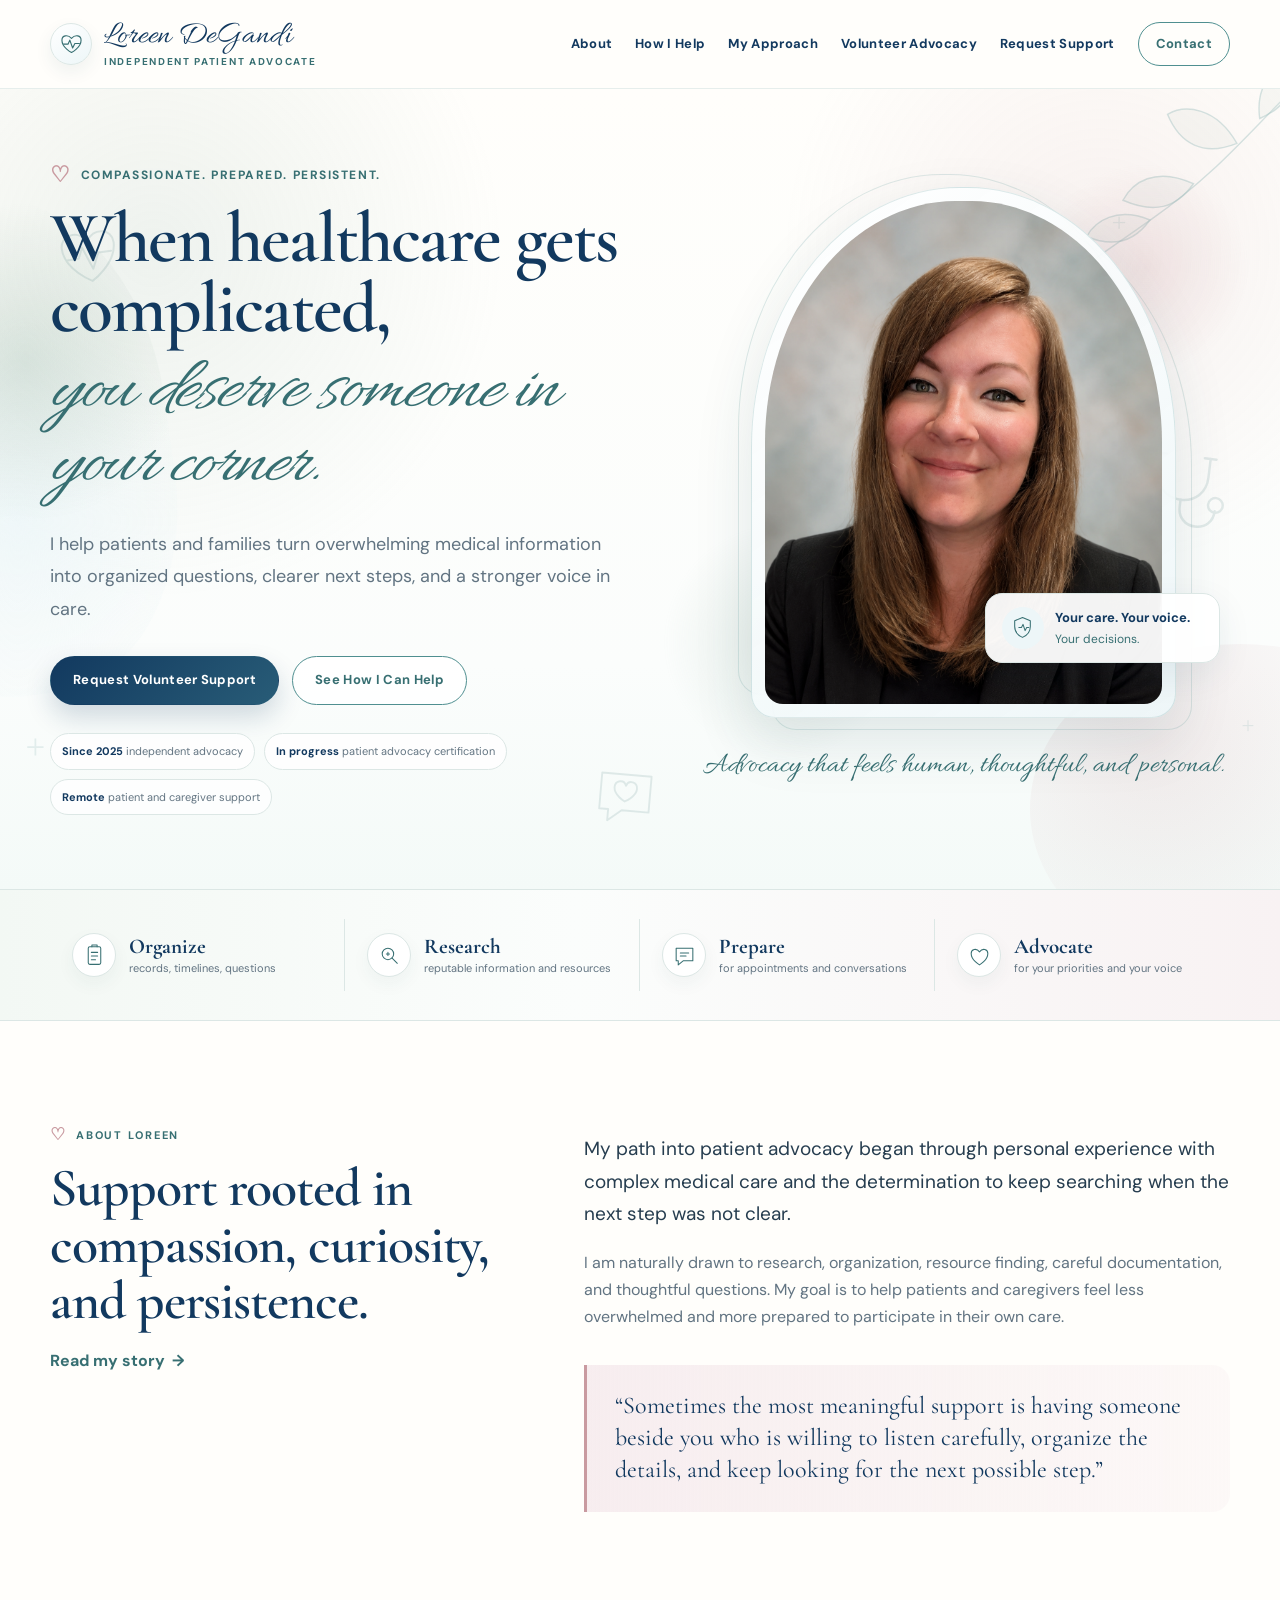
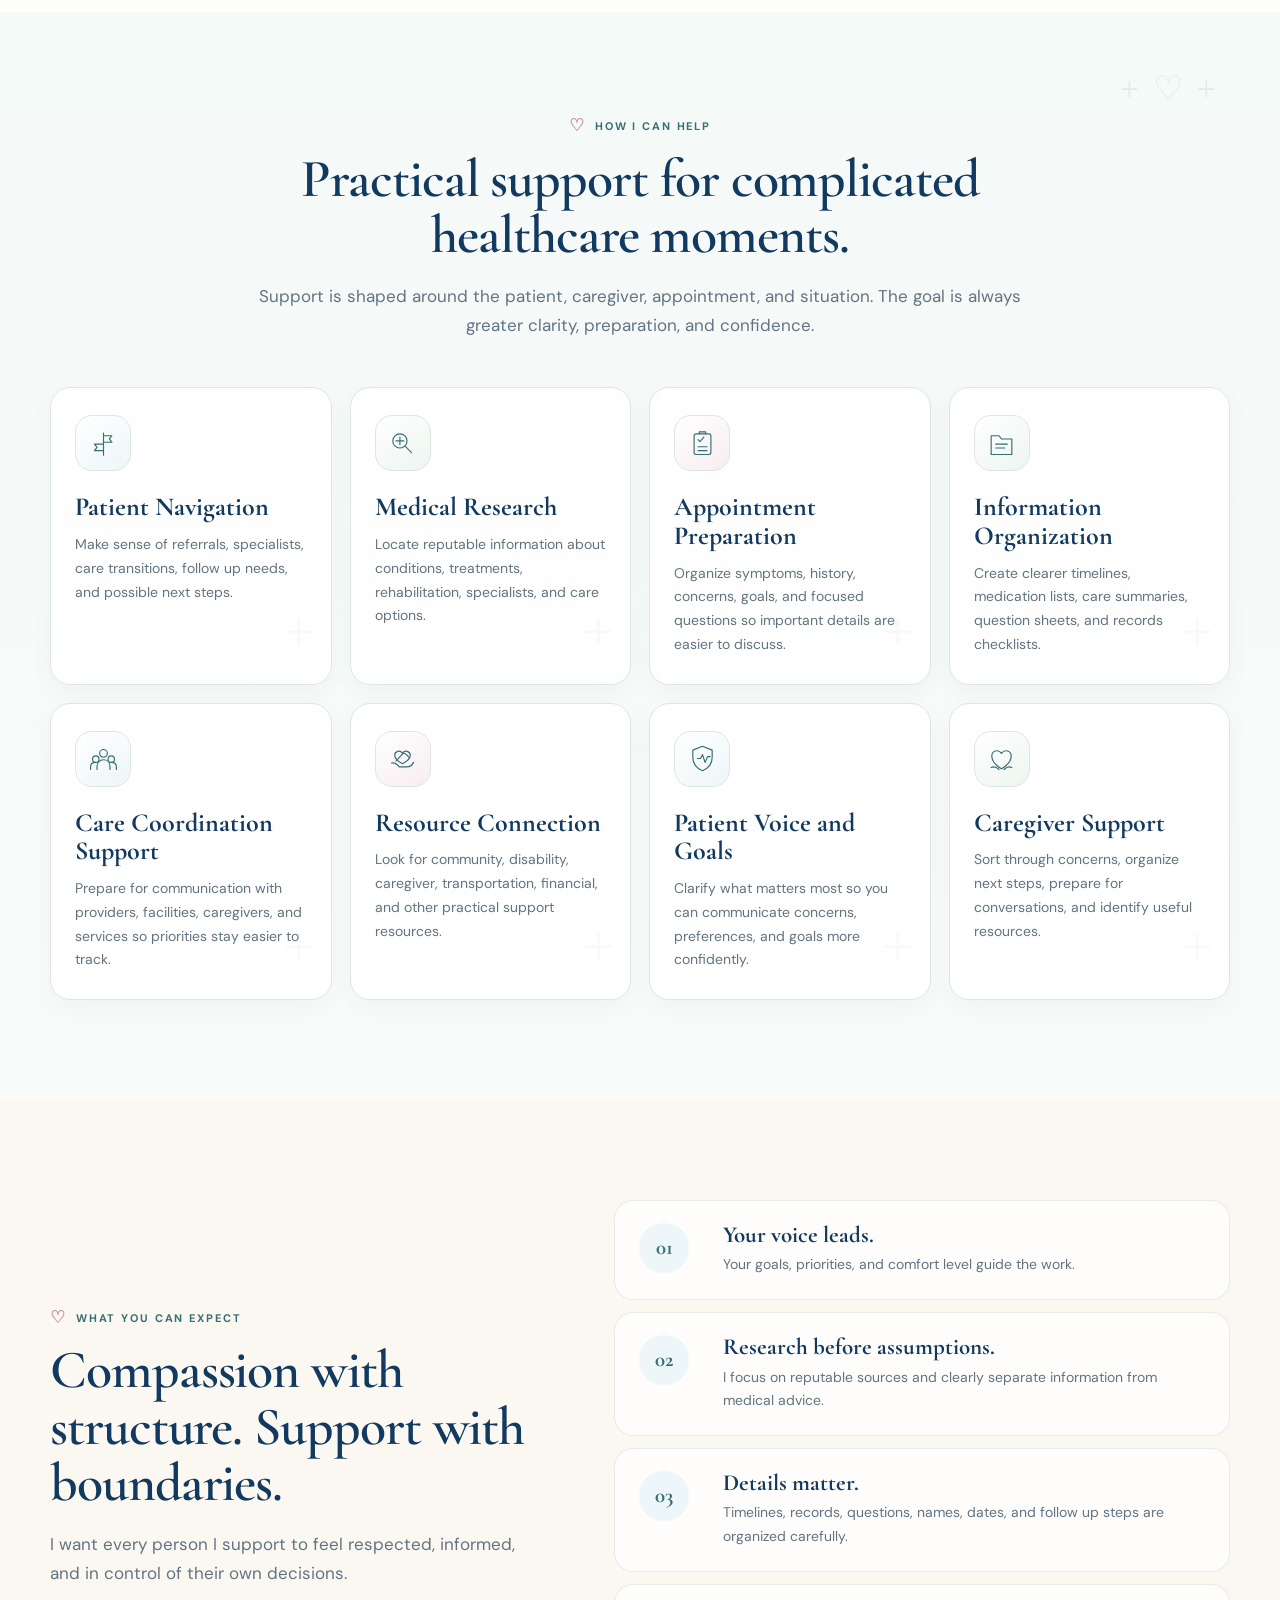
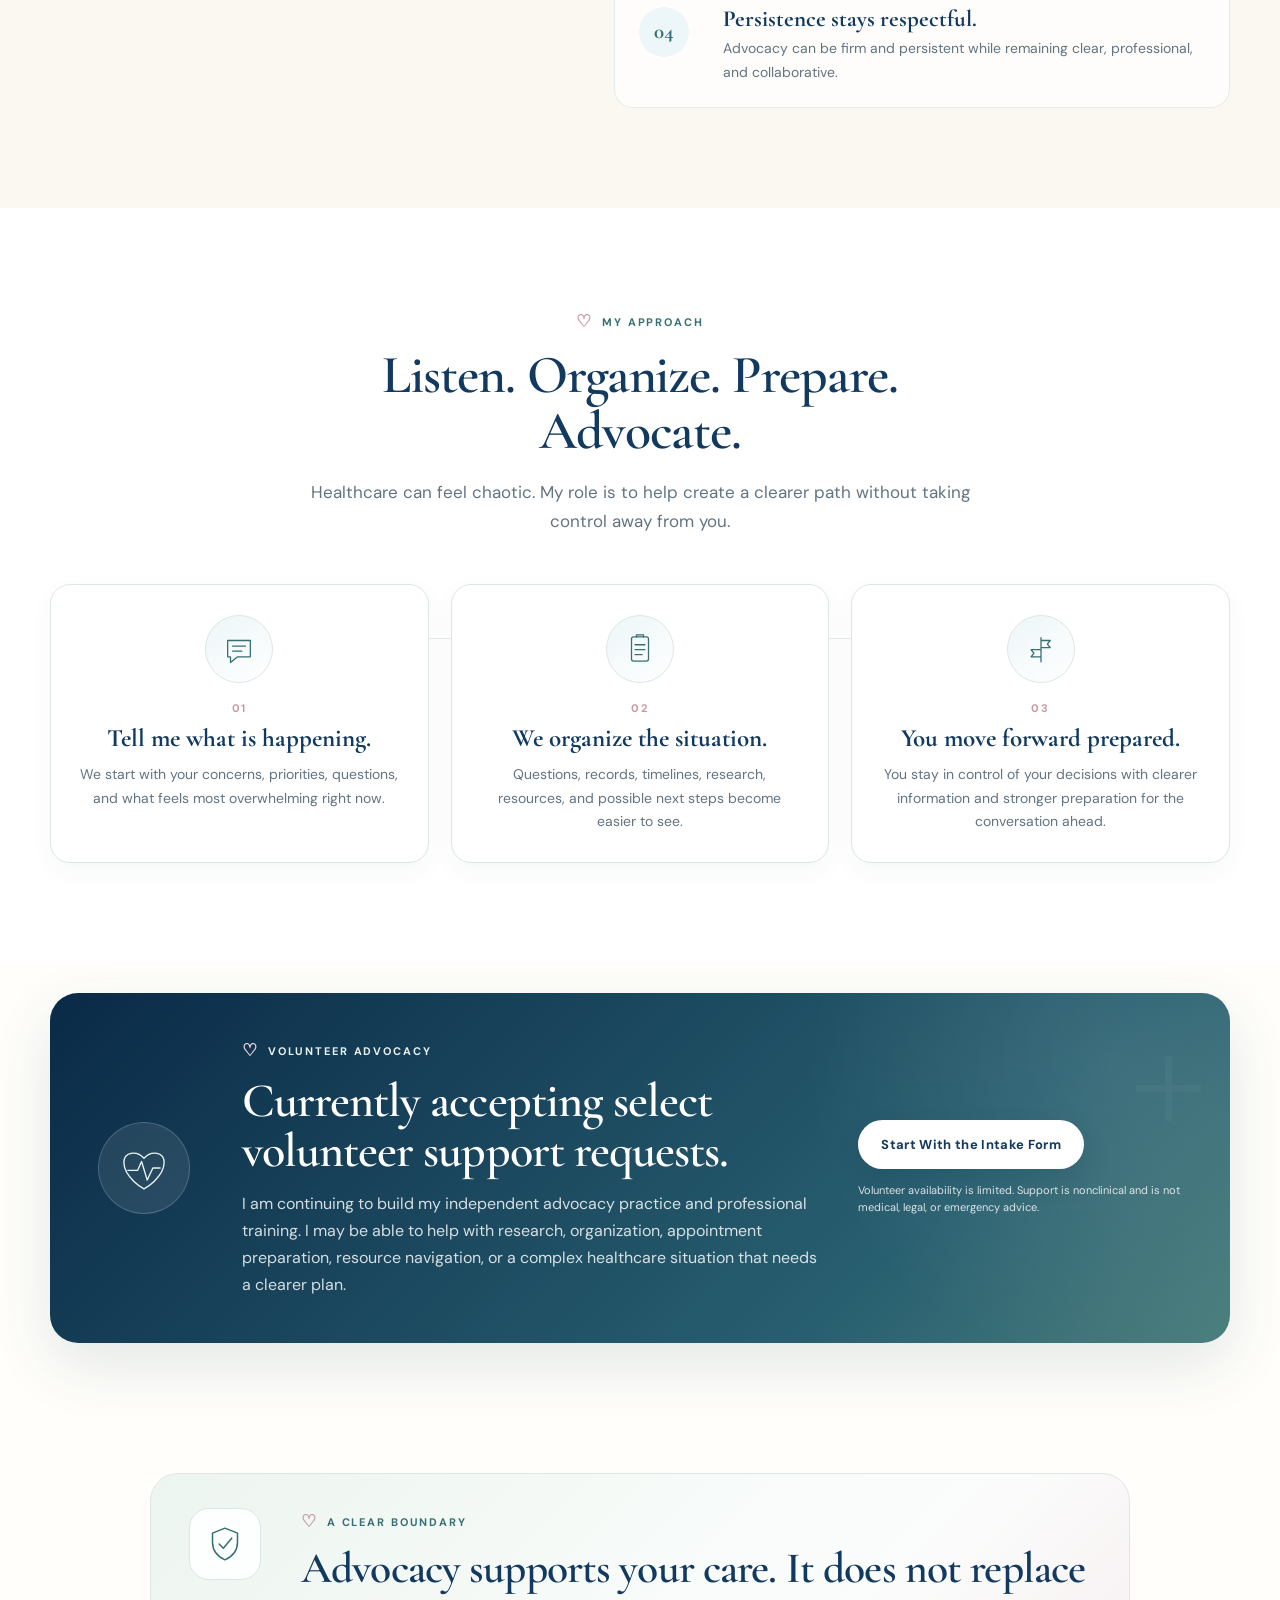
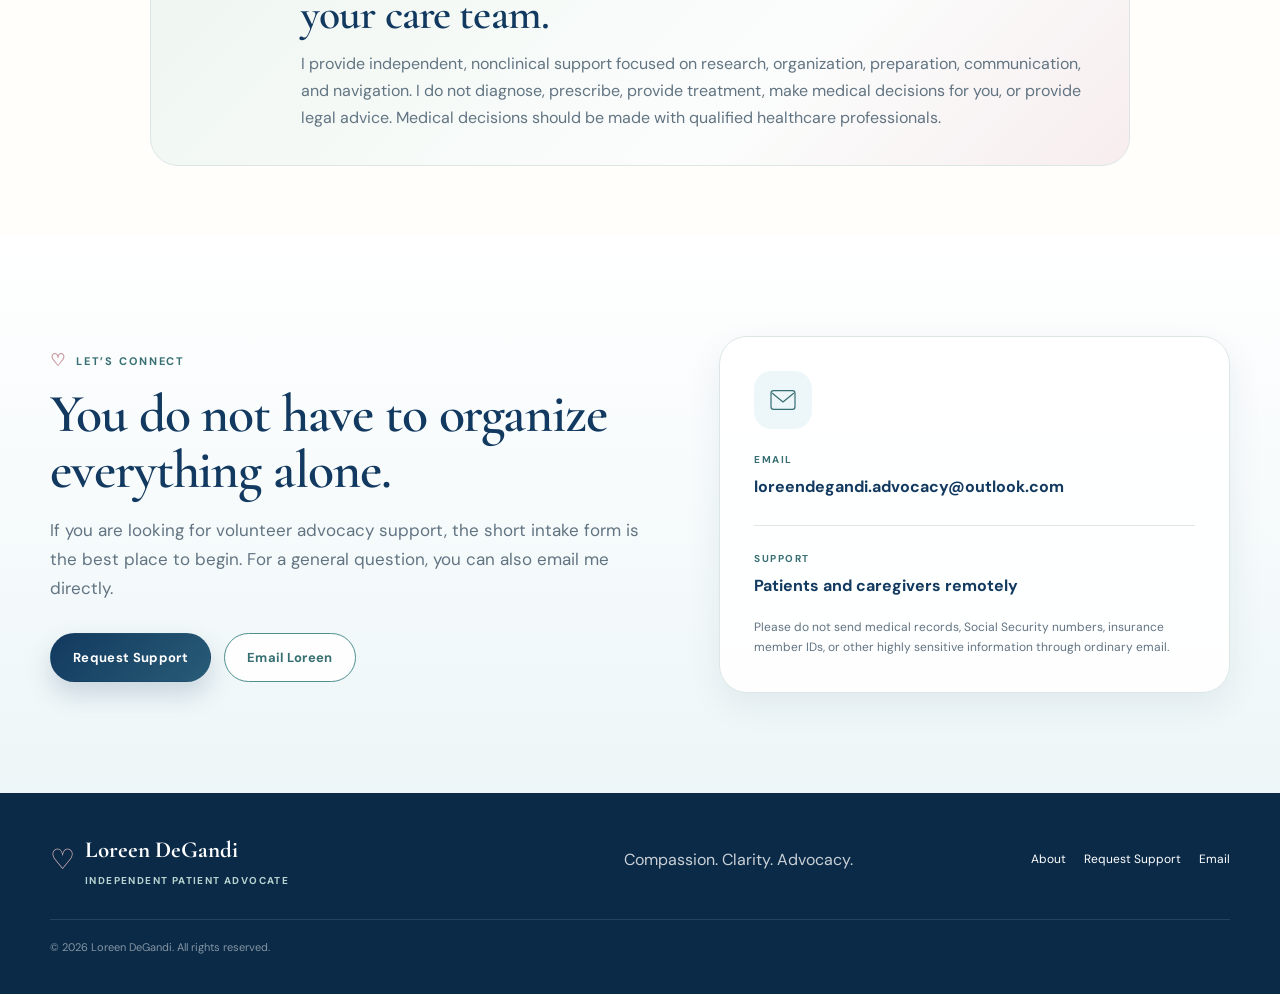
==== commit afbf647c: "Add files via upload" ====
--- a/index.html
+++ b/index.html
@@ -3,206 +3,211 @@
 <head>
   <meta charset="UTF-8" />
   <meta name="viewport" content="width=device-width, initial-scale=1.0" />
-  <meta name="description" content="Loreen DeGandi offers compassionate independent patient advocacy, healthcare navigation, medical research support, appointment preparation, and caregiver guidance." />
+  <meta name="description" content="Loreen DeGandi provides compassionate independent patient advocacy, medical research support, appointment preparation, care navigation, information organization, and caregiver support." />
+  <meta name="theme-color" content="#f7fbfa" />
+  <link rel="canonical" href="https://loreenalbertson-rgb.github.io/loreen-degandi-advocacy/" />
+  <meta property="og:title" content="Loreen DeGandi | Independent Patient Advocate" />
+  <meta property="og:description" content="Compassionate support that helps patients and families feel informed, prepared, and heard." />
+  <meta property="og:type" content="website" />
+  <meta property="og:url" content="https://loreenalbertson-rgb.github.io/loreen-degandi-advocacy/" />
   <title>Loreen DeGandi | Independent Patient Advocate</title>
 
   <link rel="preconnect" href="https://fonts.googleapis.com">
   <link rel="preconnect" href="https://fonts.gstatic.com" crossorigin>
   <link href="https://fonts.googleapis.com/css2?family=Allura&family=Cormorant+Garamond:wght@500;600;700&family=DM+Sans:wght@400;500;600;700&display=swap" rel="stylesheet">
-  <link rel="stylesheet" href="home-refresh.css?v=1" />
+  <link rel="stylesheet" href="styles.css?v=4" />
 </head>
 <body>
   <a class="skip-link" href="#main">Skip to content</a>
 
   <header class="site-header">
     <div class="container nav-wrap">
-      <a class="brand" href="#top" aria-label="Loreen DeGandi home">
-        <span class="brand-mark" aria-hidden="true">♡</span>
-        <span class="brand-name">Loreen DeGandi</span>
-        <span class="brand-role">Independent Patient Advocate</span>
+      <a class="brand" href="index.html" aria-label="Loreen DeGandi home">
+        <span class="brand-symbol" aria-hidden="true">
+          <svg viewBox="0 0 48 48"><path d="M24 40S7 31 7 18c0-8 10-11 17-3 7-8 17-5 17 3 0 13-17 22-17 22Z"/><path d="M10 25h8l3-7 5 14 4-8h8"/></svg>
+        </span>
+        <span class="brand-text">
+          <span class="brand-name">Loreen DeGandi</span>
+          <span class="brand-role">Independent Patient Advocate</span>
+        </span>
       </a>
 
-      <button class="menu-toggle" aria-label="Open navigation" aria-expanded="false" aria-controls="site-nav">
+      <button class="menu-toggle" type="button" aria-label="Open navigation" aria-expanded="false" aria-controls="site-nav">
         <span></span><span></span><span></span>
       </button>
 
       <nav id="site-nav" class="site-nav" aria-label="Primary navigation">
         <a href="about.html">About</a>
-        <a href="#services">Services</a>
-        <a href="#who-i-help">Who I Help</a>
+        <a href="#services">How I Help</a>
         <a href="#approach">My Approach</a>
+        <a href="#volunteer">Volunteer Advocacy</a>
         <a href="intake.html">Request Support</a>
-        <a class="nav-cta" href="#contact">Let’s Connect <span aria-hidden="true">♡</span></a>
+        <a class="nav-cta" href="#contact">Contact</a>
       </nav>
     </div>
   </header>
 
   <main id="main">
     <section class="hero" id="top">
-      <div class="watercolor watercolor-left" aria-hidden="true"></div>
-      <div class="watercolor watercolor-right" aria-hidden="true"></div>
-      <div class="botanical botanical-top-right" aria-hidden="true">
-        <svg viewBox="0 0 260 210">
-          <path class="stem" d="M246 8C201 59 169 96 104 145C72 169 39 190 8 207"/>
-          <path class="leaf" d="M205 50c-18-35-47-39-63-31 10 29 32 42 63 31Z"/>
-          <path class="leaf" d="M171 83c-34-19-56-5-66 10 27 15 49 12 66-10Z"/>
-          <path class="leaf" d="M137 116c-31-17-52-3-61 11 25 14 45 10 61-11Z"/>
-          <path class="leaf pale" d="M222 31c-5-31 11-48 28-53 6 25-3 43-28 53Z"/>
-        </svg>
+      <div class="watercolor wash-one" aria-hidden="true"></div>
+      <div class="watercolor wash-two" aria-hidden="true"></div>
+
+      <div class="medical-doodle doodle-heart" aria-hidden="true">
+        <svg viewBox="0 0 64 64"><path d="M32 54S10 42 10 24c0-11 14-15 22-4 8-11 22-7 22 4 0 18-22 30-22 30Z"/><path d="M13 34h10l4-9 7 19 6-13h11"/></svg>
+      </div>
+      <div class="medical-doodle doodle-stethoscope" aria-hidden="true">
+        <svg viewBox="0 0 64 64"><path d="M15 10v13c0 10 7 17 17 17s17-7 17-17V10"/><path d="M11 10h8M45 10h8M32 40v5c0 7 5 12 12 12s12-5 12-12"/><circle cx="56" cy="41" r="5"/></svg>
+      </div>
+      <div class="medical-doodle doodle-chat" aria-hidden="true">
+        <svg viewBox="0 0 64 64"><path d="M10 12h44v32H30L18 54V44h-8Z"/><path d="M32 36s-10-5-10-12c0-6 8-8 10-2 2-6 10-4 10 2 0 7-10 12-10 12Z"/></svg>
+      </div>
+      <div class="medical-plus plus-one" aria-hidden="true">+</div>
+      <div class="medical-plus plus-two" aria-hidden="true">+</div>
+      <div class="medical-plus plus-three" aria-hidden="true">+</div>
+
+      <div class="botanical botanical-top" aria-hidden="true">
+        <svg viewBox="0 0 280 220"><path d="M267 5C226 46 197 81 139 122 91 156 48 185 8 213"/><path d="M221 49c-20-35-50-38-67-28 12 29 35 41 67 28Z"/><path d="M179 88c-37-17-59-1-68 16 30 13 51 8 68-16Z"/><path d="M137 123c-32-13-53 1-61 16 26 11 46 5 61-16Z"/><path d="M243 25c-4-30 11-48 30-55 6 26-4 44-30 55Z"/></svg>
       </div>
 
       <div class="container hero-grid">
         <div class="hero-copy">
-          <div class="hero-identity">
-            <span class="heart-line" aria-hidden="true">♡</span>
-            <div class="signature-name">Loreen DeGandi</div>
-            <div class="hero-role">Independent Patient Advocate</div>
+          <div class="eyebrow"><span class="eyebrow-icon" aria-hidden="true">♡</span> Compassionate. Prepared. Persistent.</div>
+          <h1>When healthcare gets complicated, <em>you deserve someone in your corner.</em></h1>
+          <p class="hero-lead">I help patients and families turn overwhelming medical information into organized questions, clearer next steps, and a stronger voice in care.</p>
+
+          <div class="hero-actions">
+            <a class="button button-primary" href="intake.html">Request Volunteer Support</a>
+            <a class="button button-secondary" href="#services">See How I Can Help</a>
           </div>
 
-          <p class="hero-kicker">Bridging healthcare knowledge with compassionate advocacy</p>
-          <h1>Helping patients and families feel <em>informed, supported, and heard.</em></h1>
-          <p class="hero-lead">I help make complicated healthcare situations easier to navigate through thoughtful research, organization, appointment preparation, resource connection, and patient-centered support.</p>
-
-          <div class="hero-actions">
-            <a class="button button-primary" href="#services">View Services <span aria-hidden="true">♡</span></a>
-            <a class="button button-secondary" href="intake.html">Request Support</a>
+          <div class="trust-chips" aria-label="Professional highlights">
+            <span><strong>Since 2025</strong> independent advocacy</span>
+            <span><strong>In progress</strong> patient advocacy certification</span>
+            <span><strong>Remote</strong> patient and caregiver support</span>
           </div>
-
-          <div class="credential-row" aria-label="Professional highlights">
-            <span>Independent advocacy since 2025</span>
-            <span>Patient advocacy certification in progress</span>
-            <span>Remote support</span>
+        </div>
+
+        <div class="hero-visual">
+          <div class="portrait-card">
+            <div class="portrait-accent portrait-accent-one" aria-hidden="true"></div>
+            <div class="portrait-accent portrait-accent-two" aria-hidden="true"></div>
+            <img src="loreen-headshot.png" alt="Professional headshot of Loreen DeGandi" />
+            <div class="portrait-badge">
+              <span class="badge-icon" aria-hidden="true">
+                <svg viewBox="0 0 48 48"><path d="M24 5 39 11v11c0 10-6 17-15 21C15 39 9 32 9 22V11Z"/><path d="M17 24h5l3-6 4 12 3-6h4"/></svg>
+              </span>
+              <span><strong>Your care. Your voice.</strong><small>Your decisions.</small></span>
+            </div>
           </div>
-        </div>
-
-        <div class="hero-portrait-wrap">
-          <div class="portrait-ribbon">Your voice. Your care. <span>My commitment.</span></div>
-          <div class="portrait-frame">
-            <div class="portrait-halo" aria-hidden="true"></div>
-            <img src="loreen-headshot.png" alt="Professional headshot of Loreen DeGandi" />
-          </div>
-          <div class="portrait-caption">
-            <strong>Compassion is my foundation.</strong>
-            <span>Advocacy is my commitment. ♡</span>
-          </div>
-        </div>
-      </div>
-    </section>
-
-    <section class="intro-strip" aria-label="About Loreen">
-      <div class="container intro-strip-grid">
-        <div class="intro-icon" aria-hidden="true">♡</div>
-        <div>
-          <p class="section-label">About Loreen</p>
-          <p>I’m an independent patient advocate dedicated to helping patients and families navigate healthcare with more clarity, confidence, and support. My path into advocacy began through personal experience with complex medical care and a determination to keep researching when the next step was not clear.</p>
-        </div>
-        <p class="script-quote">Support that feels human, thoughtful, and personal.</p>
+          <p class="portrait-signature">Advocacy that feels human, thoughtful, and personal.</p>
+        </div>
+      </div>
+    </section>
+
+    <section class="advocacy-ribbon" aria-label="Core advocacy support">
+      <div class="container ribbon-grid">
+        <div class="ribbon-item">
+          <span class="ribbon-icon" aria-hidden="true"><svg viewBox="0 0 48 48"><rect x="12" y="7" width="24" height="34" rx="3"/><path d="M19 7V4h10v3M18 18h12M18 25h12M18 32h8"/></svg></span>
+          <span><strong>Organize</strong><small>records, timelines, questions</small></span>
+        </div>
+        <div class="ribbon-item">
+          <span class="ribbon-icon" aria-hidden="true"><svg viewBox="0 0 48 48"><circle cx="21" cy="21" r="11"/><path d="m29 29 10 10M18 21h6M21 18v6"/></svg></span>
+          <span><strong>Research</strong><small>reputable information and resources</small></span>
+        </div>
+        <div class="ribbon-item">
+          <span class="ribbon-icon" aria-hidden="true"><svg viewBox="0 0 48 48"><path d="M8 10h32v24H22L12 42v-8H8Z"/><path d="M16 19h16M16 25h11"/></svg></span>
+          <span><strong>Prepare</strong><small>for appointments and conversations</small></span>
+        </div>
+        <div class="ribbon-item">
+          <span class="ribbon-icon" aria-hidden="true"><svg viewBox="0 0 48 48"><path d="M24 42S8 33 8 20c0-8 10-11 16-3 6-8 16-5 16 3 0 13-16 22-16 22Z"/></svg></span>
+          <span><strong>Advocate</strong><small>for your priorities and your voice</small></span>
+        </div>
+      </div>
+    </section>
+
+    <section class="section intro" id="about">
+      <div class="container intro-grid">
+        <div class="intro-heading">
+          <span class="section-kicker">About Loreen</span>
+          <h2>Support rooted in compassion, curiosity, and persistence.</h2>
+          <a class="text-link" href="about.html">Read my story <span aria-hidden="true">→</span></a>
+        </div>
+        <div class="intro-copy">
+          <p class="large-copy">My path into patient advocacy began through personal experience with complex medical care and the determination to keep searching when the next step was not clear.</p>
+          <p>I am naturally drawn to research, organization, resource finding, careful documentation, and thoughtful questions. My goal is to help patients and caregivers feel less overwhelmed and more prepared to participate in their own care.</p>
+          <blockquote>“Sometimes the most meaningful support is having someone beside you who is willing to listen carefully, organize the details, and keep looking for the next possible step.”</blockquote>
+        </div>
       </div>
     </section>
 
     <section class="section services" id="services">
+      <div class="section-symbols" aria-hidden="true">
+        <span>+</span><span>♡</span><span>+</span>
+      </div>
       <div class="container">
         <div class="section-heading centered">
-          <span class="section-kicker">Services I Offer</span>
+          <span class="section-kicker">How I Can Help</span>
           <h2>Practical support for complicated healthcare moments.</h2>
-          <p>Every situation is different. Support is tailored around your questions, priorities, and next steps.</p>
+          <p>Support is shaped around the patient, caregiver, appointment, and situation. The goal is always greater clarity, preparation, and confidence.</p>
         </div>
 
         <div class="services-grid">
           <article class="service-card">
-            <div class="service-icon" aria-hidden="true">
-              <svg viewBox="0 0 48 48"><path d="M24 42V8M24 12h13l-4 5 4 5H24M24 25H10l4 5-4 5h14"/></svg>
-            </div>
+            <span class="service-icon" aria-hidden="true"><svg viewBox="0 0 48 48"><path d="M24 42V8M24 12h13l-4 5 4 5H24M24 25H10l4 5-4 5h14"/></svg></span>
             <h3>Patient Navigation</h3>
-            <p>Helping you make sense of complex healthcare systems, referrals, specialists, and next steps.</p>
-          </article>
-
-          <article class="service-card">
-            <div class="service-icon" aria-hidden="true">
-              <svg viewBox="0 0 48 48"><circle cx="20" cy="20" r="11"/><path d="m28 28 10 10M20 14v12M14 20h12"/></svg>
-            </div>
+            <p>Make sense of referrals, specialists, care transitions, follow up needs, and possible next steps.</p>
+          </article>
+          <article class="service-card">
+            <span class="service-icon" aria-hidden="true"><svg viewBox="0 0 48 48"><circle cx="20" cy="20" r="11"/><path d="m28 28 10 10M20 14v12M14 20h12"/></svg></span>
             <h3>Medical Research</h3>
-            <p>Researching conditions, treatments, rehabilitation, specialists, and care options using reliable sources.</p>
-          </article>
-
-          <article class="service-card">
-            <div class="service-icon" aria-hidden="true">
-              <svg viewBox="0 0 48 48"><rect x="11" y="9" width="26" height="32" rx="3"/><path d="M19 9V6h10v3M17 18l3 3 6-7M17 29h14M17 35h14"/></svg>
-            </div>
-            <h3>Appointment Prep</h3>
-            <p>Organizing symptoms, concerns, history, and focused questions so important details are easier to discuss.</p>
-          </article>
-
-          <article class="service-card">
-            <div class="service-icon" aria-hidden="true">
-              <svg viewBox="0 0 48 48"><circle cx="24" cy="16" r="6"/><circle cx="12" cy="25" r="5"/><circle cx="36" cy="25" r="5"/><path d="M14 41v-5c0-6 4-10 10-10s10 4 10 10v5M4 41v-4c0-4 3-7 8-7M44 41v-4c0-4-3-7-8-7"/></svg>
-            </div>
-            <h3>Care Coordination</h3>
-            <p>Supporting clearer communication between patients, caregivers, providers, facilities, and services.</p>
-          </article>
-
-          <article class="service-card">
-            <div class="service-icon" aria-hidden="true">
-              <svg viewBox="0 0 48 48"><path d="M8 29c4 0 7 2 10 6h13c5 0 8-3 10-7M15 27l8-9c2-2 5-2 7 0l3 3M24 16c-4-6-12-3-12 3 0 7 12 13 12 13s12-6 12-13c0-6-8-9-12-3Z"/></svg>
-            </div>
+            <p>Locate reputable information about conditions, treatments, rehabilitation, specialists, and care options.</p>
+          </article>
+          <article class="service-card">
+            <span class="service-icon" aria-hidden="true"><svg viewBox="0 0 48 48"><rect x="11" y="9" width="26" height="32" rx="3"/><path d="M19 9V6h10v3M17 18l3 3 6-7M17 29h14M17 35h14"/></svg></span>
+            <h3>Appointment Preparation</h3>
+            <p>Organize symptoms, history, concerns, goals, and focused questions so important details are easier to discuss.</p>
+          </article>
+          <article class="service-card">
+            <span class="service-icon" aria-hidden="true"><svg viewBox="0 0 48 48"><path d="M8 12h12l4 5h16v24H8Z"/><path d="M15 25h18M15 31h14"/></svg></span>
+            <h3>Information Organization</h3>
+            <p>Create clearer timelines, medication lists, care summaries, question sheets, and records checklists.</p>
+          </article>
+          <article class="service-card">
+            <span class="service-icon" aria-hidden="true"><svg viewBox="0 0 48 48"><circle cx="24" cy="16" r="6"/><circle cx="12" cy="25" r="5"/><circle cx="36" cy="25" r="5"/><path d="M14 41v-5c0-6 4-10 10-10s10 4 10 10v5M4 41v-4c0-4 3-7 8-7M44 41v-4c0-4-3-7-8-7"/></svg></span>
+            <h3>Care Coordination Support</h3>
+            <p>Prepare for communication with providers, facilities, caregivers, and services so priorities stay easier to track.</p>
+          </article>
+          <article class="service-card">
+            <span class="service-icon" aria-hidden="true"><svg viewBox="0 0 48 48"><path d="M7 31c5-1 8 1 12 6h12c5 0 8-3 10-7M14 28l9-10c2-2 5-2 7 0l4 4"/><path d="M24 16c-4-6-12-3-12 3 0 7 12 13 12 13s12-6 12-13c0-6-8-9-12-3Z"/></svg></span>
             <h3>Resource Connection</h3>
-            <p>Finding community, financial, disability, caregiver, transportation, and other support resources.</p>
-          </article>
-
-          <article class="service-card">
-            <div class="service-icon" aria-hidden="true">
-              <svg viewBox="0 0 48 48"><path d="M6 14h14l4 5h18v21H6zM6 14V9h14l4 5h18v5"/></svg>
-            </div>
-            <h3>Record Organization</h3>
-            <p>Creating clearer timelines, medication lists, care summaries, question sheets, and records checklists.</p>
-          </article>
-
-          <article class="service-card">
-            <div class="service-icon" aria-hidden="true">
-              <svg viewBox="0 0 48 48"><path d="M24 5 39 11v11c0 10-6 17-15 21C15 39 9 32 9 22V11z"/><path d="M24 31s-9-5-9-11c0-6 7-8 9-3 2-5 9-3 9 3 0 6-9 11-9 11Z"/></svg>
-            </div>
-            <h3>Patient Rights &amp; Support</h3>
-            <p>Helping patients understand their options, clarify priorities, and strengthen their voice in care conversations.</p>
-          </article>
-
-          <article class="service-card">
-            <div class="service-icon" aria-hidden="true">
-              <svg viewBox="0 0 48 48"><path d="M24 39s-15-8-15-20c0-8 10-11 15-4 5-7 15-4 15 4 0 12-15 20-15 20Z"/><path d="M6 36c5-2 8-1 12 4M42 36c-5-2-8-1-12 4"/></svg>
-            </div>
+            <p>Look for community, disability, caregiver, transportation, financial, and other practical support resources.</p>
+          </article>
+          <article class="service-card">
+            <span class="service-icon" aria-hidden="true"><svg viewBox="0 0 48 48"><path d="M24 5 39 11v11c0 10-6 17-15 21C15 39 9 32 9 22V11Z"/><path d="M16 24h5l3-6 4 12 4-9h4"/></svg></span>
+            <h3>Patient Voice and Goals</h3>
+            <p>Clarify what matters most so you can communicate concerns, preferences, and goals more confidently.</p>
+          </article>
+          <article class="service-card">
+            <span class="service-icon" aria-hidden="true"><svg viewBox="0 0 48 48"><path d="M24 40S9 32 9 20c0-8 10-11 15-4 5-7 15-4 15 4 0 12-15 20-15 20Z"/><path d="M8 38c4-2 8-1 12 3M40 38c-4-2-8-1-12 3"/></svg></span>
             <h3>Caregiver Support</h3>
-            <p>Offering a calm place to organize concerns, prepare for conversations, and work through possible next steps.</p>
-          </article>
-        </div>
-      </div>
-    </section>
-
-    <section class="section who-help" id="who-i-help">
-      <div class="botanical botanical-bottom-left" aria-hidden="true">
-        <svg viewBox="0 0 260 220">
-          <path class="stem" d="M4 214c47-52 95-85 154-122 32-20 63-47 94-85"/>
-          <path class="leaf" d="M46 178c17-31 43-35 59-26-10 25-30 36-59 26Z"/>
-          <path class="leaf pale" d="M91 143c32-15 52-2 60 13-25 11-44 7-60-13Z"/>
-          <path class="leaf" d="M137 110c24-27 49-27 63-15-17 22-37 27-63 15Z"/>
-        </svg>
-      </div>
-      <div class="container split-panel">
-        <div class="who-copy">
-          <span class="section-kicker">Who I Help</span>
-          <h2>Support for people carrying a lot at once.</h2>
-          <ul class="heart-list">
-            <li>Patients and families facing complex medical situations</li>
-            <li>Caregivers who need help organizing information and next steps</li>
-            <li>People preparing for important appointments or care conferences</li>
-            <li>Families navigating neurological injury, rehabilitation, or long term care</li>
-            <li>Patients trying to locate specialists, resources, or additional support</li>
-          </ul>
-        </div>
-
-        <div class="mission-card">
-          <span class="section-kicker">Why This Matters</span>
-          <h3>Healthcare can feel overwhelming. Advocacy can make the path clearer.</h3>
-          <p>I know what it feels like to have a family medical situation become a maze of records, medications, unanswered questions, specialists, and difficult decisions. My goal is not to take over your voice. It is to help you feel more prepared to use it.</p>
-          <p class="mission-script">I’m here to help you find the questions, information, and next steps that matter. ♡</p>
+            <p>Sort through concerns, organize next steps, prepare for conversations, and identify useful resources.</p>
+          </article>
+        </div>
+      </div>
+    </section>
+
+    <section class="section principles">
+      <div class="container principles-grid">
+        <div class="principles-copy">
+          <span class="section-kicker">What You Can Expect</span>
+          <h2>Compassion with structure. Support with boundaries.</h2>
+          <p>I want every person I support to feel respected, informed, and in control of their own decisions.</p>
+        </div>
+        <div class="principle-list">
+          <article><span>01</span><div><h3>Your voice leads.</h3><p>Your goals, priorities, and comfort level guide the work.</p></div></article>
+          <article><span>02</span><div><h3>Research before assumptions.</h3><p>I focus on reputable sources and clearly separate information from medical advice.</p></div></article>
+          <article><span>03</span><div><h3>Details matter.</h3><p>Timelines, records, questions, names, dates, and follow up steps are organized carefully.</p></div></article>
+          <article><span>04</span><div><h3>Persistence stays respectful.</h3><p>Advocacy can be firm and persistent while remaining clear, professional, and collaborative.</p></div></article>
         </div>
       </div>
     </section>
@@ -211,25 +216,28 @@
       <div class="container">
         <div class="section-heading centered narrow">
           <span class="section-kicker">My Approach</span>
-          <h2>Compassion. Clarity. Advocacy.</h2>
-          <p>Support should make healthcare feel more understandable, not more overwhelming.</p>
+          <h2>Listen. Organize. Prepare. Advocate.</h2>
+          <p>Healthcare can feel chaotic. My role is to help create a clearer path without taking control away from you.</p>
         </div>
 
         <div class="approach-steps">
           <article>
+            <span class="step-symbol" aria-hidden="true"><svg viewBox="0 0 48 48"><path d="M8 12h32v23H22L12 43v-8H8Z"/><path d="M15 20h18M15 27h13"/></svg></span>
             <span class="step-number">01</span>
-            <h3>Listen First</h3>
-            <p>We start with what is happening, what matters most to you, and where you feel stuck.</p>
+            <h3>Tell me what is happening.</h3>
+            <p>We start with your concerns, priorities, questions, and what feels most overwhelming right now.</p>
           </article>
           <article>
+            <span class="step-symbol" aria-hidden="true"><svg viewBox="0 0 48 48"><rect x="12" y="7" width="24" height="34" rx="3"/><path d="M19 7V4h10v3M17 18h14M17 25h14M17 32h10"/></svg></span>
             <span class="step-number">02</span>
-            <h3>Organize the Situation</h3>
-            <p>We bring questions, records, research, resources, and priorities into a clearer picture.</p>
+            <h3>We organize the situation.</h3>
+            <p>Questions, records, timelines, research, resources, and possible next steps become easier to see.</p>
           </article>
           <article>
+            <span class="step-symbol" aria-hidden="true"><svg viewBox="0 0 48 48"><path d="M24 42V8M24 12h13l-4 5 4 5H24M24 25H10l4 5-4 5h14"/></svg></span>
             <span class="step-number">03</span>
-            <h3>Move Forward Prepared</h3>
-            <p>You remain in control of your decisions, with better preparation for the conversations ahead.</p>
+            <h3>You move forward prepared.</h3>
+            <p>You stay in control of your decisions with clearer information and stronger preparation for the conversation ahead.</p>
           </article>
         </div>
       </div>
@@ -237,14 +245,28 @@
 
     <section class="section volunteer" id="volunteer">
       <div class="container volunteer-card">
+        <div class="volunteer-symbol" aria-hidden="true">
+          <svg viewBox="0 0 72 72"><path d="M36 62S11 48 11 29c0-12 15-16 25-5 10-11 25-7 25 5 0 19-25 33-25 33Z"/><path d="M16 39h12l5-11 7 23 7-15h9"/></svg>
+        </div>
+        <div class="volunteer-copy">
+          <span class="section-kicker light">Volunteer Advocacy</span>
+          <h2>Currently accepting select volunteer support requests.</h2>
+          <p>I am continuing to build my independent advocacy practice and professional training. I may be able to help with research, organization, appointment preparation, resource navigation, or a complex healthcare situation that needs a clearer plan.</p>
+        </div>
+        <div class="volunteer-actions">
+          <a class="button button-light" href="intake.html">Start With the Intake Form</a>
+          <p>Volunteer availability is limited. Support is nonclinical and is not medical, legal, or emergency advice.</p>
+        </div>
+      </div>
+    </section>
+
+    <section class="section boundaries">
+      <div class="container boundary-card">
+        <div class="boundary-icon" aria-hidden="true"><svg viewBox="0 0 48 48"><path d="M24 5 39 11v11c0 10-6 17-15 21C15 39 9 32 9 22V11Z"/><path d="M17 24l5 5 10-12"/></svg></div>
         <div>
-          <span class="section-kicker light">Select Volunteer Advocacy</span>
-          <h2>Currently accepting select requests while I continue professional certification.</h2>
-          <p>I may be able to provide volunteer support with organization, research, appointment preparation, resource navigation, or complex healthcare questions.</p>
-        </div>
-        <div class="volunteer-actions">
-          <a class="button button-light" href="intake.html">Request Volunteer Support</a>
-          <p>Nonclinical support only. I do not diagnose, prescribe, provide medical treatment, or give legal advice.</p>
+          <span class="section-kicker">A Clear Boundary</span>
+          <h2>Advocacy supports your care. It does not replace your care team.</h2>
+          <p>I provide independent, nonclinical support focused on research, organization, preparation, communication, and navigation. I do not diagnose, prescribe, provide treatment, make medical decisions for you, or provide legal advice. Medical decisions should be made with qualified healthcare professionals.</p>
         </div>
       </div>
     </section>
@@ -254,34 +276,21 @@
         <div class="contact-copy">
           <span class="section-kicker">Let’s Connect</span>
           <h2>You do not have to organize everything alone.</h2>
-          <p>If you are looking for advocacy support, start with the short intake form or reach out by email with a general question.</p>
-          <div class="contact-line">
-            <span>Email</span>
-            <a href="mailto:loreendegandi.advocacy@outlook.com">loreendegandi.advocacy@outlook.com</a>
+          <p>If you are looking for volunteer advocacy support, the short intake form is the best place to begin. For a general question, you can also email me directly.</p>
+          <div class="contact-actions">
+            <a class="button button-primary" href="intake.html">Request Support</a>
+            <a class="button button-secondary" href="mailto:loreendegandi.advocacy@outlook.com">Email Loreen</a>
           </div>
-          <div class="contact-line">
-            <span>Serving</span>
-            <strong>Patients and caregivers remotely</strong>
-          </div>
-        </div>
-
-        <div class="contact-card">
-          <div class="contact-heart" aria-hidden="true">♡</div>
-          <span class="section-kicker">Start Here</span>
-          <h3>Request Advocacy Support</h3>
-          <p>Share a few basic details about the kind of support you need. Please do not send medical records, Social Security numbers, insurance IDs, or other highly sensitive information through ordinary email.</p>
-          <div class="contact-actions">
-            <a class="button button-primary" href="intake.html">Open Intake Form</a>
-            <a class="button button-secondary" href="mailto:loreendegandi.advocacy@outlook.com?subject=Patient%20Advocacy%20Inquiry">Email Loreen</a>
-          </div>
-        </div>
-      </div>
-    </section>
-
-    <section class="boundary-note">
-      <div class="container">
-        <strong>Independent, nonclinical advocacy.</strong>
-        <p>My role is to support research, organization, preparation, communication, and healthcare navigation. Medical decisions should be made with qualified healthcare professionals. For emergencies, contact emergency services or your treating medical team.</p>
+        </div>
+        <aside class="contact-card">
+          <span class="contact-card-icon" aria-hidden="true"><svg viewBox="0 0 48 48"><rect x="6" y="10" width="36" height="28" rx="4"/><path d="m8 14 16 13 16-13"/></svg></span>
+          <span class="small-label">Email</span>
+          <a href="mailto:loreendegandi.advocacy@outlook.com">loreendegandi.advocacy@outlook.com</a>
+          <hr />
+          <span class="small-label">Support</span>
+          <strong>Patients and caregivers remotely</strong>
+          <p>Please do not send medical records, Social Security numbers, insurance member IDs, or other highly sensitive information through ordinary email.</p>
+        </aside>
       </div>
     </section>
   </main>
@@ -289,14 +298,19 @@
   <footer class="site-footer">
     <div class="container footer-grid">
       <div class="footer-brand">
-        <span class="footer-signature">Loreen DeGandi</span>
-        <span>Independent Patient Advocate</span>
-      </div>
-      <p class="footer-motto">Compassion. Clarity. Advocacy. ♡</p>
+        <span class="footer-heart" aria-hidden="true">♡</span>
+        <div><strong>Loreen DeGandi</strong><span>Independent Patient Advocate</span></div>
+      </div>
+      <p>Compassion. Clarity. Advocacy.</p>
+      <nav class="footer-nav" aria-label="Footer navigation">
+        <a href="about.html">About</a>
+        <a href="intake.html">Request Support</a>
+        <a href="mailto:loreendegandi.advocacy@outlook.com">Email</a>
+      </nav>
       <p class="copyright">© <span id="year"></span> Loreen DeGandi. All rights reserved.</p>
     </div>
   </footer>
 
-  <script src="script.js"></script>
+  <script src="script.js?v=4"></script>
 </body>
 </html>
--- a/styles.css
+++ b/styles.css
@@ -0,0 +1,1166 @@
+:root {
+  --navy: #12395f;
+  --navy-deep: #0a2a47;
+  --teal: #4f8f90;
+  --teal-dark: #376f72;
+  --sage: #9bb7a8;
+  --sage-pale: #edf5f0;
+  --rose: #c99aa0;
+  --rose-pale: #f7edef;
+  --blue-pale: #edf6f8;
+  --cream: #fbf8f1;
+  --paper: #fffefb;
+  --white: #ffffff;
+  --ink: #263d4f;
+  --muted: #627482;
+  --line: #dce7e5;
+  --line-strong: #cadbd7;
+  --shadow: 0 22px 60px rgba(31, 70, 84, .12);
+  --shadow-soft: 0 12px 34px rgba(31, 70, 84, .08);
+  --radius-lg: 28px;
+  --radius-md: 20px;
+}
+
+* { box-sizing: border-box; }
+html { scroll-behavior: smooth; }
+body {
+  margin: 0;
+  color: var(--ink);
+  background: var(--paper);
+  font-family: "DM Sans", Arial, sans-serif;
+  line-height: 1.7;
+  -webkit-font-smoothing: antialiased;
+}
+body.menu-open { overflow: hidden; }
+img { max-width: 100%; display: block; }
+a { color: inherit; }
+button, input, textarea, select { font: inherit; }
+svg { display: block; }
+
+.container {
+  width: min(1180px, calc(100% - 40px));
+  margin: 0 auto;
+}
+
+.skip-link {
+  position: fixed;
+  left: 18px;
+  top: -70px;
+  z-index: 10000;
+  padding: 11px 15px;
+  border-radius: 0 0 10px 10px;
+  background: var(--navy-deep);
+  color: white;
+  text-decoration: none;
+}
+.skip-link:focus { top: 0; }
+
+.site-header {
+  position: sticky;
+  top: 0;
+  z-index: 1000;
+  background: rgba(255, 254, 251, .95);
+  border-bottom: 1px solid rgba(79, 143, 144, .14);
+  backdrop-filter: blur(14px);
+}
+.nav-wrap {
+  min-height: 88px;
+  display: flex;
+  align-items: center;
+  justify-content: space-between;
+  gap: 24px;
+}
+.brand {
+  display: flex;
+  align-items: center;
+  gap: 12px;
+  min-width: 285px;
+  text-decoration: none;
+}
+.brand-symbol {
+  width: 42px;
+  height: 42px;
+  display: grid;
+  place-items: center;
+  border-radius: 50%;
+  background: linear-gradient(145deg, white, var(--blue-pale));
+  border: 1px solid var(--line);
+  box-shadow: 0 7px 18px rgba(31, 70, 84, .07);
+}
+.brand-symbol svg {
+  width: 27px;
+  height: 27px;
+  fill: none;
+  stroke: var(--teal-dark);
+  stroke-width: 2;
+  stroke-linecap: round;
+  stroke-linejoin: round;
+}
+.brand-text { display: grid; line-height: 1; }
+.brand-name {
+  font-family: "Allura", cursive;
+  color: var(--navy);
+  font-size: 32px;
+  line-height: .95;
+}
+.brand-role {
+  margin-top: 6px;
+  color: var(--teal-dark);
+  font-size: 10px;
+  font-weight: 700;
+  letter-spacing: .17em;
+  text-transform: uppercase;
+}
+.site-nav {
+  display: flex;
+  align-items: center;
+  gap: 23px;
+}
+.site-nav a {
+  position: relative;
+  color: var(--navy);
+  font-size: 13px;
+  font-weight: 700;
+  letter-spacing: .025em;
+  text-decoration: none;
+}
+.site-nav a:not(.nav-cta)::after {
+  content: "";
+  position: absolute;
+  left: 0;
+  right: 100%;
+  bottom: -7px;
+  height: 2px;
+  border-radius: 2px;
+  background: var(--teal);
+  transition: right .2s ease;
+}
+.site-nav a:hover::after,
+.site-nav a:focus-visible::after,
+.site-nav a[aria-current="page"]::after { right: 0; }
+.site-nav .nav-cta {
+  padding: 10px 17px;
+  border: 1.5px solid var(--teal);
+  border-radius: 999px;
+  color: var(--teal-dark);
+}
+.site-nav .nav-cta:hover { background: var(--blue-pale); }
+.menu-toggle {
+  display: none;
+  width: 44px;
+  height: 44px;
+  border: 0;
+  background: transparent;
+  padding: 10px;
+  cursor: pointer;
+}
+.menu-toggle span {
+  display: block;
+  height: 2px;
+  margin: 5px 0;
+  border-radius: 2px;
+  background: var(--navy);
+}
+
+.hero {
+  position: relative;
+  overflow: hidden;
+  isolation: isolate;
+  background:
+    radial-gradient(circle at 12% 20%, rgba(155,183,168,.16), transparent 27%),
+    radial-gradient(circle at 86% 20%, rgba(201,154,160,.13), transparent 25%),
+    linear-gradient(180deg, #fffefb 0%, #fbfdfc 72%, #f4faf8 100%);
+}
+.hero-grid {
+  min-height: 700px;
+  display: grid;
+  grid-template-columns: 1.04fr .96fr;
+  align-items: center;
+  gap: 68px;
+  padding-top: 74px;
+  padding-bottom: 74px;
+  position: relative;
+  z-index: 4;
+}
+.hero-copy { max-width: 670px; }
+.eyebrow {
+  display: inline-flex;
+  align-items: center;
+  gap: 9px;
+  margin-bottom: 18px;
+  color: var(--teal-dark);
+  font-size: 12px;
+  font-weight: 700;
+  letter-spacing: .13em;
+  text-transform: uppercase;
+}
+.eyebrow-icon {
+  font-family: Georgia, serif;
+  font-size: 22px;
+  color: var(--rose);
+  line-height: 1;
+}
+h1, h2, h3, p { margin-top: 0; }
+h1, h2, h3 { color: var(--navy); }
+h1, h2 { font-family: "Cormorant Garamond", Georgia, serif; }
+h1 {
+  max-width: 720px;
+  margin-bottom: 24px;
+  font-size: clamp(50px, 5.6vw, 78px);
+  font-weight: 600;
+  line-height: .98;
+  letter-spacing: -.025em;
+}
+h1 em {
+  display: block;
+  margin-top: 10px;
+  color: var(--teal-dark);
+  font-family: "Allura", cursive;
+  font-size: 1.04em;
+  font-weight: 400;
+  line-height: 1;
+}
+.hero-lead {
+  max-width: 625px;
+  margin-bottom: 0;
+  color: var(--muted);
+  font-size: 18px;
+  line-height: 1.82;
+}
+.hero-actions, .contact-actions, .intake-submit-row {
+  display: flex;
+  flex-wrap: wrap;
+  gap: 13px;
+  margin-top: 30px;
+}
+.button {
+  display: inline-flex;
+  align-items: center;
+  justify-content: center;
+  min-height: 49px;
+  padding: 12px 22px;
+  border-radius: 999px;
+  border: 1.5px solid transparent;
+  text-decoration: none;
+  font-size: 13px;
+  font-weight: 700;
+  letter-spacing: .025em;
+  cursor: pointer;
+  transition: transform .2s ease, box-shadow .2s ease, background .2s ease;
+}
+.button:hover { transform: translateY(-2px); }
+.button-primary {
+  color: white;
+  background: linear-gradient(135deg, var(--navy), #285c77);
+  box-shadow: 0 12px 26px rgba(18,57,95,.18);
+}
+.button-secondary {
+  color: var(--teal-dark);
+  background: rgba(255,255,255,.9);
+  border-color: var(--teal);
+}
+.button-light {
+  color: var(--navy);
+  background: white;
+  box-shadow: 0 12px 28px rgba(10,42,71,.14);
+}
+.trust-chips {
+  display: flex;
+  flex-wrap: wrap;
+  gap: 9px;
+  margin-top: 28px;
+}
+.trust-chips span {
+  padding: 8px 11px;
+  border: 1px solid var(--line);
+  border-radius: 999px;
+  background: rgba(255,255,255,.82);
+  color: #637582;
+  font-size: 11px;
+}
+.trust-chips strong { color: var(--navy); }
+
+.hero-visual {
+  position: relative;
+  min-height: 560px;
+  display: grid;
+  align-content: center;
+  justify-items: center;
+}
+.portrait-card {
+  position: relative;
+  width: min(425px, 92%);
+  aspect-ratio: 4 / 5;
+  padding: 13px;
+  border: 1px solid rgba(79,143,144,.19);
+  border-radius: 49% 49% 24px 24px;
+  background: linear-gradient(145deg, rgba(255,255,255,.97), rgba(237,246,248,.9));
+  box-shadow: var(--shadow);
+}
+.portrait-card img {
+  width: 100%;
+  height: 100%;
+  object-fit: cover;
+  object-position: center 25%;
+  border-radius: 48% 48% 18px 18px;
+}
+.portrait-card::before,
+.portrait-card::after {
+  content: "";
+  position: absolute;
+  z-index: -1;
+  border: 1px solid rgba(79,143,144,.18);
+  border-radius: 49% 49% 24px 24px;
+}
+.portrait-card::before { inset: -14px 22px 22px -14px; }
+.portrait-card::after { inset: 22px -17px -13px 20px; }
+.portrait-accent {
+  position: absolute;
+  z-index: -2;
+  border-radius: 50%;
+  filter: blur(1px);
+}
+.portrait-accent-one {
+  width: 210px;
+  height: 210px;
+  right: -75px;
+  top: -25px;
+  background: radial-gradient(circle, rgba(201,154,160,.2), rgba(201,154,160,0) 70%);
+}
+.portrait-accent-two {
+  width: 240px;
+  height: 240px;
+  left: -90px;
+  bottom: -45px;
+  background: radial-gradient(circle, rgba(155,183,168,.22), rgba(155,183,168,0) 70%);
+}
+.portrait-badge {
+  position: absolute;
+  right: -45px;
+  bottom: 54px;
+  display: flex;
+  align-items: center;
+  gap: 11px;
+  width: 235px;
+  padding: 13px 16px;
+  border: 1px solid var(--line);
+  border-radius: 17px;
+  background: rgba(255,255,255,.95);
+  box-shadow: var(--shadow-soft);
+}
+.badge-icon {
+  flex: 0 0 42px;
+  width: 42px;
+  height: 42px;
+  display: grid;
+  place-items: center;
+  border-radius: 50%;
+  background: var(--blue-pale);
+}
+.badge-icon svg {
+  width: 25px;
+  height: 25px;
+  fill: none;
+  stroke: var(--teal-dark);
+  stroke-width: 2;
+  stroke-linecap: round;
+  stroke-linejoin: round;
+}
+.portrait-badge strong,
+.portrait-badge small { display: block; }
+.portrait-badge strong { color: var(--navy); font-size: 13px; }
+.portrait-badge small { color: var(--teal-dark); font-size: 12px; }
+.portrait-signature {
+  margin: 24px 0 0;
+  color: var(--teal-dark);
+  font-family: "Allura", cursive;
+  font-size: 29px;
+  text-align: center;
+}
+
+.watercolor, .medical-doodle, .medical-plus, .botanical {
+  position: absolute;
+  pointer-events: none;
+}
+.watercolor { z-index: 0; }
+.wash-one {
+  width: 360px;
+  height: 500px;
+  left: -190px;
+  top: 110px;
+  border-radius: 52% 48% 44% 56%;
+  background:
+    radial-gradient(circle at 63% 34%, rgba(155,183,168,.33), transparent 40%),
+    radial-gradient(circle at 55% 65%, rgba(237,246,248,.9), transparent 54%);
+  transform: rotate(-8deg);
+}
+.wash-two {
+  width: 420px;
+  height: 330px;
+  right: -170px;
+  bottom: -85px;
+  border-radius: 50%;
+  background: radial-gradient(circle at 30% 30%, rgba(201,154,160,.18), transparent 65%);
+}
+.medical-doodle {
+  z-index: 1;
+  opacity: .13;
+}
+.medical-doodle svg {
+  width: 100%;
+  height: 100%;
+  fill: none;
+  stroke: var(--teal-dark);
+  stroke-width: 1.7;
+  stroke-linecap: round;
+  stroke-linejoin: round;
+}
+.doodle-heart { width: 76px; height: 76px; left: 4%; top: 16%; transform: rotate(-8deg); }
+.doodle-stethoscope { width: 94px; height: 94px; right: 4%; top: 44%; transform: rotate(7deg); }
+.doodle-chat { width: 72px; height: 72px; left: 46%; bottom: 7%; transform: rotate(5deg); }
+.medical-plus {
+  z-index: 1;
+  color: var(--teal);
+  font-family: Georgia, serif;
+  font-size: 35px;
+  opacity: .13;
+}
+.plus-one { left: 2%; bottom: 14%; }
+.plus-two { right: 12%; top: 14%; font-size: 26px; }
+.plus-three { right: 2%; bottom: 18%; font-size: 23px; }
+.botanical { z-index: 1; opacity: .5; }
+.botanical svg { width: 100%; height: 100%; overflow: visible; }
+.botanical path { fill: rgba(155,183,168,.14); stroke: rgba(79,143,144,.45); stroke-width: 1.4; }
+.botanical path:first-child { fill: none; }
+.botanical-top { width: 290px; height: 235px; right: -18px; top: 0; }
+
+.advocacy-ribbon {
+  position: relative;
+  z-index: 7;
+  border-top: 1px solid var(--line);
+  border-bottom: 1px solid var(--line);
+  background: linear-gradient(90deg, #f3f8f4, #fbfdfc 45%, #f8f2f3);
+}
+.ribbon-grid {
+  min-height: 130px;
+  display: grid;
+  grid-template-columns: repeat(4, 1fr);
+  align-items: center;
+}
+.ribbon-item {
+  min-height: 72px;
+  display: flex;
+  align-items: center;
+  gap: 13px;
+  padding: 12px 22px;
+  border-right: 1px solid var(--line);
+}
+.ribbon-item:last-child { border-right: 0; }
+.ribbon-icon {
+  flex: 0 0 44px;
+  width: 44px;
+  height: 44px;
+  display: grid;
+  place-items: center;
+  border: 1px solid var(--line);
+  border-radius: 50%;
+  background: white;
+  box-shadow: 0 7px 18px rgba(31,70,84,.05);
+}
+.ribbon-icon svg {
+  width: 25px;
+  height: 25px;
+  fill: none;
+  stroke: var(--teal-dark);
+  stroke-width: 2;
+  stroke-linecap: round;
+  stroke-linejoin: round;
+}
+.ribbon-item strong, .ribbon-item small { display: block; }
+.ribbon-item strong { color: var(--navy); font-family: "Cormorant Garamond", serif; font-size: 21px; line-height: 1.1; }
+.ribbon-item small { margin-top: 3px; color: var(--muted); font-size: 11px; line-height: 1.35; }
+
+.section { position: relative; padding: 100px 0; }
+.section-kicker {
+  display: inline-flex;
+  align-items: center;
+  gap: 9px;
+  margin-bottom: 10px;
+  color: var(--teal-dark);
+  font-size: 11px;
+  font-weight: 700;
+  letter-spacing: .17em;
+  text-transform: uppercase;
+}
+.section-kicker::before {
+  content: "♡";
+  color: var(--rose);
+  font-family: Georgia, serif;
+  font-size: 17px;
+}
+.section-kicker.light { color: #e7f2ef; }
+.section-kicker.light::before { color: #f7dfe3; }
+.section-heading { max-width: 780px; margin-bottom: 48px; }
+.section-heading.centered { margin-left: auto; margin-right: auto; text-align: center; }
+.section-heading.narrow { max-width: 700px; }
+h2 {
+  margin-bottom: 18px;
+  font-size: clamp(38px, 4.2vw, 56px);
+  font-weight: 600;
+  line-height: 1.05;
+  letter-spacing: -.02em;
+}
+h3 {
+  font-family: "Cormorant Garamond", Georgia, serif;
+  font-size: 26px;
+  line-height: 1.1;
+}
+.section-heading p, .large-copy { color: var(--muted); font-size: 17px; }
+.text-link {
+  display: inline-flex;
+  align-items: center;
+  gap: 7px;
+  color: var(--teal-dark);
+  font-weight: 700;
+  text-decoration: none;
+}
+.text-link:hover span { transform: translateX(3px); }
+.text-link span { transition: transform .2s ease; }
+
+.intro { background: var(--paper); }
+.intro-grid {
+  display: grid;
+  grid-template-columns: .82fr 1.18fr;
+  gap: 85px;
+  align-items: start;
+}
+.intro-heading { position: sticky; top: 125px; }
+.intro-copy { padding-top: 12px; }
+.intro-copy p { color: var(--muted); }
+.intro-copy .large-copy { color: var(--ink); font-size: 19px; }
+blockquote {
+  margin: 34px 0 0;
+  padding: 25px 28px;
+  border-left: 3px solid var(--rose);
+  border-radius: 0 18px 18px 0;
+  background: linear-gradient(90deg, var(--rose-pale), rgba(247,237,239,.3));
+  color: var(--navy);
+  font-family: "Cormorant Garamond", serif;
+  font-size: 24px;
+  line-height: 1.35;
+}
+
+.services {
+  overflow: hidden;
+  background: linear-gradient(180deg, #f4faf8 0%, #f8fbfa 100%);
+}
+.section-symbols {
+  position: absolute;
+  right: 5%;
+  top: 48px;
+  display: flex;
+  gap: 14px;
+  color: var(--teal);
+  opacity: .12;
+  font-family: Georgia, serif;
+  font-size: 34px;
+}
+.services-grid {
+  display: grid;
+  grid-template-columns: repeat(4, 1fr);
+  gap: 18px;
+}
+.service-card {
+  position: relative;
+  min-height: 280px;
+  padding: 27px 24px;
+  overflow: hidden;
+  border: 1px solid var(--line);
+  border-radius: var(--radius-md);
+  background: rgba(255,255,255,.9);
+  box-shadow: 0 8px 24px rgba(31,70,84,.04);
+  transition: transform .2s ease, box-shadow .2s ease, border-color .2s ease;
+}
+.service-card::after {
+  content: "+";
+  position: absolute;
+  right: 16px;
+  bottom: 4px;
+  color: var(--teal);
+  font-family: Georgia, serif;
+  font-size: 56px;
+  opacity: .035;
+}
+.service-card:hover {
+  transform: translateY(-5px);
+  border-color: var(--line-strong);
+  box-shadow: var(--shadow-soft);
+}
+.service-icon {
+  width: 56px;
+  height: 56px;
+  display: grid;
+  place-items: center;
+  margin-bottom: 22px;
+  border-radius: 17px;
+  border: 1px solid var(--line);
+  background: linear-gradient(145deg, white, var(--blue-pale));
+}
+.service-card:nth-child(2n) .service-icon { background: linear-gradient(145deg, white, var(--sage-pale)); }
+.service-card:nth-child(3n) .service-icon { background: linear-gradient(145deg, white, var(--rose-pale)); }
+.service-icon svg {
+  width: 31px;
+  height: 31px;
+  fill: none;
+  stroke: var(--teal-dark);
+  stroke-width: 1.8;
+  stroke-linecap: round;
+  stroke-linejoin: round;
+}
+.service-card h3 { margin-bottom: 11px; }
+.service-card p { margin-bottom: 0; color: var(--muted); font-size: 14px; }
+
+.principles { background: var(--cream); }
+.principles-grid {
+  display: grid;
+  grid-template-columns: .88fr 1.12fr;
+  gap: 80px;
+  align-items: center;
+}
+.principles-copy p { color: var(--muted); font-size: 17px; }
+.principle-list { display: grid; gap: 12px; }
+.principle-list article {
+  display: grid;
+  grid-template-columns: 64px 1fr;
+  gap: 20px;
+  align-items: start;
+  padding: 22px 24px;
+  border: 1px solid rgba(79,143,144,.15);
+  border-radius: 19px;
+  background: rgba(255,255,255,.72);
+}
+.principle-list article > span {
+  width: 50px;
+  height: 50px;
+  display: grid;
+  place-items: center;
+  border-radius: 50%;
+  background: var(--blue-pale);
+  color: var(--teal-dark);
+  font-family: "Cormorant Garamond", serif;
+  font-size: 21px;
+  font-weight: 700;
+}
+.principle-list h3 { margin-bottom: 5px; font-size: 23px; }
+.principle-list p { margin-bottom: 0; color: var(--muted); font-size: 14px; }
+
+.approach { background: white; }
+.approach-steps {
+  display: grid;
+  grid-template-columns: repeat(3, 1fr);
+  gap: 22px;
+  position: relative;
+}
+.approach-steps::before {
+  content: "";
+  position: absolute;
+  left: 15%;
+  right: 15%;
+  top: 54px;
+  height: 1px;
+  background: linear-gradient(90deg, transparent, var(--line-strong), transparent);
+}
+.approach-steps article {
+  position: relative;
+  z-index: 1;
+  padding: 30px 28px 28px;
+  border: 1px solid var(--line);
+  border-radius: var(--radius-md);
+  background: white;
+  text-align: center;
+  box-shadow: 0 8px 24px rgba(31,70,84,.04);
+}
+.step-symbol {
+  width: 68px;
+  height: 68px;
+  display: grid;
+  place-items: center;
+  margin: 0 auto 16px;
+  border-radius: 50%;
+  background: linear-gradient(145deg, var(--blue-pale), white);
+  border: 1px solid var(--line);
+}
+.step-symbol svg {
+  width: 34px;
+  height: 34px;
+  fill: none;
+  stroke: var(--teal-dark);
+  stroke-width: 1.8;
+  stroke-linecap: round;
+  stroke-linejoin: round;
+}
+.step-number {
+  display: block;
+  margin-bottom: 8px;
+  color: var(--rose);
+  font-size: 11px;
+  font-weight: 700;
+  letter-spacing: .16em;
+}
+.approach-steps h3 { margin-bottom: 10px; font-size: 25px; }
+.approach-steps p { margin-bottom: 0; color: var(--muted); font-size: 14px; }
+
+.volunteer { padding-top: 30px; padding-bottom: 30px; }
+.volunteer-card {
+  position: relative;
+  overflow: hidden;
+  display: grid;
+  grid-template-columns: 110px 1.35fr .75fr;
+  gap: 34px;
+  align-items: center;
+  padding: 44px 48px;
+  border-radius: var(--radius-lg);
+  background:
+    radial-gradient(circle at 90% 20%, rgba(255,255,255,.09), transparent 28%),
+    linear-gradient(135deg, var(--navy-deep), #285f70 72%, #4b7f7d);
+  color: white;
+  box-shadow: var(--shadow);
+}
+.volunteer-card::after {
+  content: "+";
+  position: absolute;
+  right: 22px;
+  top: -24px;
+  color: white;
+  font-family: Georgia, serif;
+  font-size: 140px;
+  opacity: .035;
+}
+.volunteer-symbol {
+  width: 92px;
+  height: 92px;
+  display: grid;
+  place-items: center;
+  border-radius: 50%;
+  background: rgba(255,255,255,.09);
+  border: 1px solid rgba(255,255,255,.18);
+}
+.volunteer-symbol svg {
+  width: 58px;
+  height: 58px;
+  fill: none;
+  stroke: #e8f4f1;
+  stroke-width: 1.7;
+  stroke-linecap: round;
+  stroke-linejoin: round;
+}
+.volunteer-card h2 { color: white; margin-bottom: 13px; font-size: clamp(35px, 3.8vw, 48px); }
+.volunteer-card p { color: rgba(255,255,255,.82); margin-bottom: 0; }
+.volunteer-actions { position: relative; z-index: 2; }
+.volunteer-actions p { margin-top: 13px; font-size: 11px; line-height: 1.5; }
+
+.boundaries { padding-bottom: 70px; }
+.boundary-card {
+  display: grid;
+  grid-template-columns: 86px 1fr;
+  gap: 26px;
+  align-items: start;
+  max-width: 980px;
+  padding: 34px 38px;
+  border: 1px solid var(--line);
+  border-radius: var(--radius-lg);
+  background: linear-gradient(135deg, var(--sage-pale), #fbfdfc 65%, var(--rose-pale));
+}
+.boundary-icon {
+  width: 72px;
+  height: 72px;
+  display: grid;
+  place-items: center;
+  border-radius: 20px;
+  background: rgba(255,255,255,.9);
+  border: 1px solid var(--line);
+}
+.boundary-icon svg {
+  width: 40px;
+  height: 40px;
+  fill: none;
+  stroke: var(--teal-dark);
+  stroke-width: 1.8;
+  stroke-linecap: round;
+  stroke-linejoin: round;
+}
+.boundary-card h2 { margin-bottom: 12px; font-size: clamp(32px, 3.4vw, 45px); }
+.boundary-card p { margin-bottom: 0; color: var(--muted); }
+
+.contact { background: linear-gradient(180deg, white, var(--blue-pale)); }
+.contact-grid {
+  display: grid;
+  grid-template-columns: 1.08fr .92fr;
+  gap: 70px;
+  align-items: center;
+}
+.contact-copy p { max-width: 650px; color: var(--muted); font-size: 17px; }
+.contact-card {
+  position: relative;
+  padding: 34px;
+  border: 1px solid var(--line);
+  border-radius: var(--radius-lg);
+  background: rgba(255,255,255,.93);
+  box-shadow: var(--shadow-soft);
+}
+.contact-card-icon {
+  width: 58px;
+  height: 58px;
+  display: grid;
+  place-items: center;
+  margin-bottom: 22px;
+  border-radius: 18px;
+  background: var(--blue-pale);
+}
+.contact-card-icon svg {
+  width: 32px;
+  height: 32px;
+  fill: none;
+  stroke: var(--teal-dark);
+  stroke-width: 1.8;
+  stroke-linecap: round;
+  stroke-linejoin: round;
+}
+.small-label {
+  display: block;
+  margin-bottom: 5px;
+  color: var(--teal-dark);
+  font-size: 10px;
+  font-weight: 700;
+  letter-spacing: .15em;
+  text-transform: uppercase;
+}
+.contact-card > a, .contact-card > strong { color: var(--navy); font-weight: 700; text-decoration: none; overflow-wrap: anywhere; }
+.contact-card hr { margin: 24px 0; border: 0; border-top: 1px solid var(--line); }
+.contact-card p { margin: 18px 0 0; color: var(--muted); font-size: 12px; }
+
+.site-footer {
+  padding: 38px 0;
+  background: var(--navy-deep);
+  color: rgba(255,255,255,.78);
+}
+.footer-grid {
+  display: grid;
+  grid-template-columns: 1.3fr .9fr auto;
+  gap: 30px;
+  align-items: center;
+}
+.footer-brand { display: flex; align-items: center; gap: 10px; }
+.footer-heart { color: #dcb6bc; font-family: Georgia, serif; font-size: 28px; }
+.footer-brand strong, .footer-brand span { display: block; }
+.footer-brand strong { color: white; font-family: "Cormorant Garamond", serif; font-size: 23px; }
+.footer-brand div span { margin-top: 2px; color: #b8d4d0; font-size: 10px; font-weight: 700; letter-spacing: .14em; text-transform: uppercase; }
+.footer-grid > p { margin: 0; }
+.footer-nav { display: flex; gap: 18px; justify-content: flex-end; }
+.footer-nav a { color: white; font-size: 12px; text-decoration: none; }
+.copyright { grid-column: 1 / -1; padding-top: 18px; border-top: 1px solid rgba(255,255,255,.11); color: rgba(255,255,255,.5); font-size: 11px; }
+
+/* Shared interior pages */
+.page-hero {
+  position: relative;
+  overflow: hidden;
+  padding: 86px 0 74px;
+  background: linear-gradient(135deg, var(--blue-pale), #fffefb 52%, var(--rose-pale));
+}
+.page-hero::after {
+  content: "+";
+  position: absolute;
+  right: 7%;
+  top: 24px;
+  color: var(--teal);
+  font-family: Georgia, serif;
+  font-size: 110px;
+  opacity: .045;
+}
+.page-hero .container { position: relative; z-index: 2; }
+.back-link {
+  display: inline-block;
+  margin-bottom: 28px;
+  color: var(--teal-dark);
+  font-size: 13px;
+  font-weight: 700;
+  text-decoration: none;
+}
+.page-hero h1 { max-width: 900px; margin-bottom: 20px; }
+.page-hero h1 em { display: inline; }
+.page-hero p { max-width: 760px; margin-bottom: 0; color: var(--muted); font-size: 18px; }
+
+.about-hero-grid {
+  display: grid;
+  grid-template-columns: .78fr 1.22fr;
+  gap: 70px;
+  align-items: center;
+}
+.about-portrait {
+  position: relative;
+  max-width: 380px;
+}
+.about-portrait img {
+  width: 100%;
+  aspect-ratio: 4 / 5;
+  object-fit: cover;
+  object-position: center 25%;
+  border-radius: 46% 46% 22px 22px;
+  border: 11px solid rgba(255,255,255,.8);
+  box-shadow: var(--shadow);
+}
+.about-portrait::after {
+  content: "♡";
+  position: absolute;
+  right: -22px;
+  bottom: 18px;
+  width: 68px;
+  height: 68px;
+  display: grid;
+  place-items: center;
+  border-radius: 50%;
+  background: white;
+  color: var(--rose);
+  box-shadow: var(--shadow-soft);
+  font-family: Georgia, serif;
+  font-size: 34px;
+}
+.story-grid {
+  display: grid;
+  grid-template-columns: .82fr 1.18fr;
+  gap: 75px;
+}
+.story-copy p { color: var(--muted); }
+.story-copy .large-copy { color: var(--ink); }
+.values-grid {
+  display: grid;
+  grid-template-columns: repeat(4, 1fr);
+  gap: 18px;
+}
+.value-card {
+  padding: 27px 24px;
+  border: 1px solid var(--line);
+  border-radius: 20px;
+  background: white;
+}
+.value-card span {
+  width: 52px;
+  height: 52px;
+  display: grid;
+  place-items: center;
+  margin-bottom: 18px;
+  border-radius: 16px;
+  background: var(--sage-pale);
+  color: var(--teal-dark);
+  font-family: Georgia, serif;
+  font-size: 24px;
+}
+.value-card h3 { margin-bottom: 8px; font-size: 24px; }
+.value-card p { margin-bottom: 0; color: var(--muted); font-size: 14px; }
+.credential-panel {
+  display: grid;
+  grid-template-columns: 1fr 1fr;
+  gap: 22px;
+}
+.credential-box {
+  padding: 30px;
+  border-radius: 22px;
+  border: 1px solid var(--line);
+  background: linear-gradient(145deg, white, var(--blue-pale));
+}
+.credential-box:nth-child(2) { background: linear-gradient(145deg, white, var(--rose-pale)); }
+.credential-box .small-label { margin-bottom: 10px; }
+.credential-box h3 { margin-bottom: 9px; }
+.credential-box p { margin-bottom: 0; color: var(--muted); }
+
+/* Intake */
+.intake-section { background: #fbfdfc; }
+.intake-layout {
+  display: grid;
+  grid-template-columns: .78fr 1.22fr;
+  gap: 42px;
+  align-items: start;
+}
+.intake-aside { display: grid; gap: 16px; position: sticky; top: 120px; }
+.intake-note {
+  padding: 24px;
+  border: 1px solid var(--line);
+  border-radius: 20px;
+  background: white;
+}
+.intake-note.sage-note { background: var(--sage-pale); }
+.intake-note.blue-note { background: var(--blue-pale); }
+.intake-note.rose-note { background: var(--rose-pale); }
+.intake-note strong { display: block; margin-bottom: 7px; color: var(--navy); font-family: "Cormorant Garamond", serif; font-size: 23px; }
+.intake-note h2 { font-size: 35px; }
+.intake-note p { margin-bottom: 0; color: var(--muted); font-size: 13px; }
+.intake-form {
+  padding: 34px;
+  border: 1px solid var(--line);
+  border-radius: var(--radius-lg);
+  background: white;
+  box-shadow: var(--shadow-soft);
+}
+.form-intro { margin-bottom: 28px; padding-bottom: 25px; border-bottom: 1px solid var(--line); }
+.form-intro-icon {
+  width: 56px;
+  height: 56px;
+  display: grid;
+  place-items: center;
+  margin-bottom: 15px;
+  border-radius: 18px;
+  background: var(--blue-pale);
+}
+.form-intro-icon svg {
+  width: 32px;
+  height: 32px;
+  fill: none;
+  stroke: var(--teal-dark);
+  stroke-width: 1.8;
+  stroke-linecap: round;
+  stroke-linejoin: round;
+}
+.form-intro h2 { margin-bottom: 8px; font-size: 38px; }
+.form-intro p { margin-bottom: 0; color: var(--muted); font-size: 13px; }
+.form-grid.two-col { display: grid; grid-template-columns: 1fr 1fr; gap: 16px; }
+.intake-form > label, .form-grid label { display: grid; gap: 8px; margin-bottom: 19px; color: var(--navy); font-size: 13px; font-weight: 700; }
+input, textarea, select {
+  width: 100%;
+  border: 1px solid #ceddda;
+  border-radius: 13px;
+  background: #fff;
+  color: var(--ink);
+  padding: 12px 13px;
+  outline: none;
+  transition: border-color .15s ease, box-shadow .15s ease;
+}
+textarea { resize: vertical; min-height: 110px; }
+input:focus, textarea:focus, select:focus {
+  border-color: var(--teal);
+  box-shadow: 0 0 0 3px rgba(79,143,144,.12);
+}
+fieldset {
+  margin: 0 0 20px;
+  padding: 0;
+  border: 0;
+}
+legend { margin-bottom: 12px; color: var(--navy); font-size: 13px; font-weight: 700; }
+.check-grid { display: grid; grid-template-columns: 1fr 1fr; gap: 10px; }
+.check-option {
+  display: flex;
+  align-items: flex-start;
+  gap: 9px;
+  padding: 11px 12px;
+  border: 1px solid var(--line);
+  border-radius: 12px;
+  background: #fcfefd;
+  color: var(--ink);
+  font-size: 12px;
+  font-weight: 500;
+  cursor: pointer;
+}
+.check-option input { width: auto; margin-top: 3px; accent-color: var(--teal-dark); }
+.acknowledgements { display: grid; gap: 9px; margin-top: 24px; }
+.acknowledgement { background: var(--cream); }
+.field-hint, .form-note, .form-status { color: var(--muted); font-size: 11px; }
+.field-hint.error { color: #9c4e58; font-weight: 700; }
+.form-status { min-height: 20px; margin: 12px 0 0; }
+.form-status.success { color: var(--teal-dark); font-weight: 700; }
+.form-status.error { color: #9c4e58; font-weight: 700; }
+.form-note { margin-bottom: 0; }
+.form-note a { color: var(--teal-dark); }
+
+:focus-visible { outline: 3px solid rgba(79,143,144,.34); outline-offset: 3px; }
+
+@media (max-width: 1060px) {
+  .site-nav { gap: 15px; }
+  .site-nav a { font-size: 12px; }
+  .hero-grid { gap: 36px; }
+  .services-grid { grid-template-columns: repeat(2, 1fr); }
+  .ribbon-grid { grid-template-columns: repeat(2, 1fr); }
+  .ribbon-item:nth-child(2) { border-right: 0; }
+  .ribbon-item:nth-child(-n+2) { border-bottom: 1px solid var(--line); }
+  .volunteer-card { grid-template-columns: 85px 1fr; }
+  .volunteer-actions { grid-column: 2; }
+  .values-grid { grid-template-columns: repeat(2, 1fr); }
+}
+
+@media (max-width: 900px) {
+  .nav-wrap { min-height: 76px; }
+  .brand { min-width: 0; }
+  .brand-name { font-size: 29px; }
+  .menu-toggle { display: block; position: relative; z-index: 1002; }
+  .site-nav {
+    position: fixed;
+    inset: 76px 0 auto;
+    display: none;
+    flex-direction: column;
+    align-items: stretch;
+    gap: 0;
+    padding: 18px 20px 24px;
+    background: rgba(255,254,251,.99);
+    border-bottom: 1px solid var(--line);
+    box-shadow: var(--shadow-soft);
+  }
+  .site-nav.is-open { display: flex; }
+  .site-nav a { padding: 13px 6px; font-size: 14px; }
+  .site-nav a:not(.nav-cta)::after { display: none; }
+  .site-nav .nav-cta { margin-top: 7px; text-align: center; }
+  .hero-grid, .intro-grid, .principles-grid, .contact-grid, .about-hero-grid, .story-grid, .intake-layout {
+    grid-template-columns: 1fr;
+  }
+  .hero-grid { padding-top: 60px; min-height: auto; }
+  .hero-copy { max-width: none; }
+  .hero-visual { min-height: 510px; }
+  .portrait-card { width: min(420px, 80%); }
+  .intro-grid, .principles-grid, .contact-grid, .story-grid { gap: 42px; }
+  .intro-heading, .intake-aside { position: static; }
+  .approach-steps { grid-template-columns: 1fr; }
+  .approach-steps::before { display: none; }
+  .volunteer-card { grid-template-columns: 1fr; text-align: center; }
+  .volunteer-symbol { margin: 0 auto; }
+  .volunteer-actions { grid-column: auto; }
+  .boundary-card { grid-template-columns: 1fr; }
+  .about-portrait { margin: 0 auto; }
+  .page-hero { padding-top: 68px; }
+}
+
+@media (max-width: 640px) {
+  .container { width: min(100% - 28px, 1180px); }
+  .brand-symbol { width: 38px; height: 38px; }
+  .brand-name { font-size: 26px; }
+  .brand-role { font-size: 8.5px; }
+  .hero-grid { padding-top: 48px; padding-bottom: 54px; }
+  h1 { font-size: clamp(44px, 13vw, 60px); }
+  .hero-lead { font-size: 16px; }
+  .hero-actions .button, .contact-actions .button, .intake-submit-row .button { width: 100%; }
+  .trust-chips { display: grid; }
+  .hero-visual { min-height: 445px; }
+  .portrait-card { width: min(330px, 88%); }
+  .portrait-badge { right: -10px; bottom: 34px; width: 210px; }
+  .portrait-signature { font-size: 24px; }
+  .doodle-chat, .doodle-stethoscope { display: none; }
+  .botanical-top { opacity: .28; }
+  .ribbon-grid { grid-template-columns: 1fr; }
+  .ribbon-item { border-right: 0; border-bottom: 1px solid var(--line); padding-left: 8px; padding-right: 8px; }
+  .ribbon-item:last-child { border-bottom: 0; }
+  .section { padding: 74px 0; }
+  .services-grid, .values-grid, .credential-panel, .form-grid.two-col, .check-grid { grid-template-columns: 1fr; }
+  .service-card { min-height: auto; }
+  .principle-list article { grid-template-columns: 52px 1fr; gap: 14px; padding: 18px; }
+  .volunteer { padding: 20px 0; }
+  .volunteer-card { padding: 34px 24px; }
+  .boundary-card { padding: 28px 24px; }
+  .contact-card, .intake-form { padding: 25px 20px; }
+  .footer-grid { grid-template-columns: 1fr; text-align: center; }
+  .footer-brand { justify-content: center; }
+  .footer-nav { justify-content: center; flex-wrap: wrap; }
+  .copyright { text-align: center; }
+  .page-hero { padding: 56px 0 54px; }
+  .page-hero h1 { font-size: clamp(42px, 12vw, 58px); }
+}
+
+@media (prefers-reduced-motion: reduce) {
+  html { scroll-behavior: auto; }
+  *, *::before, *::after { transition-duration: .01ms !important; animation-duration: .01ms !important; animation-iteration-count: 1 !important; }
+}
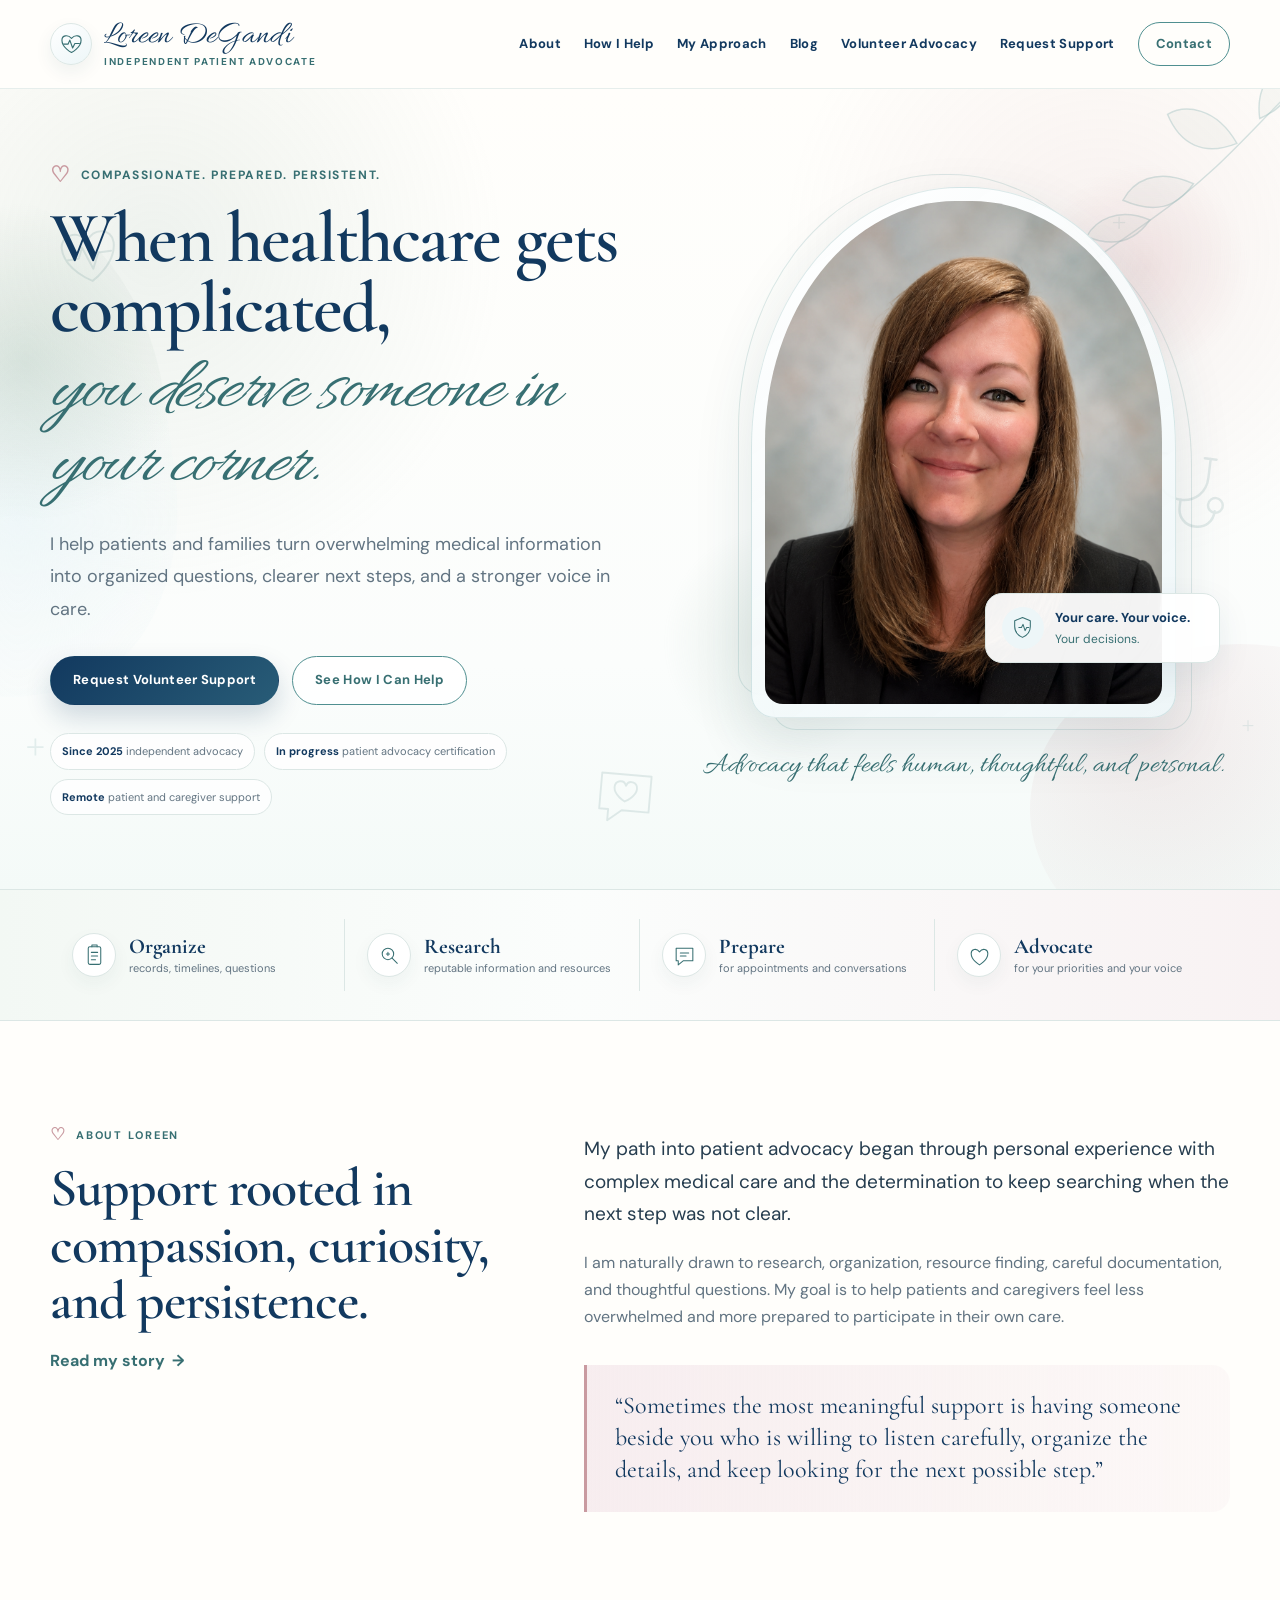
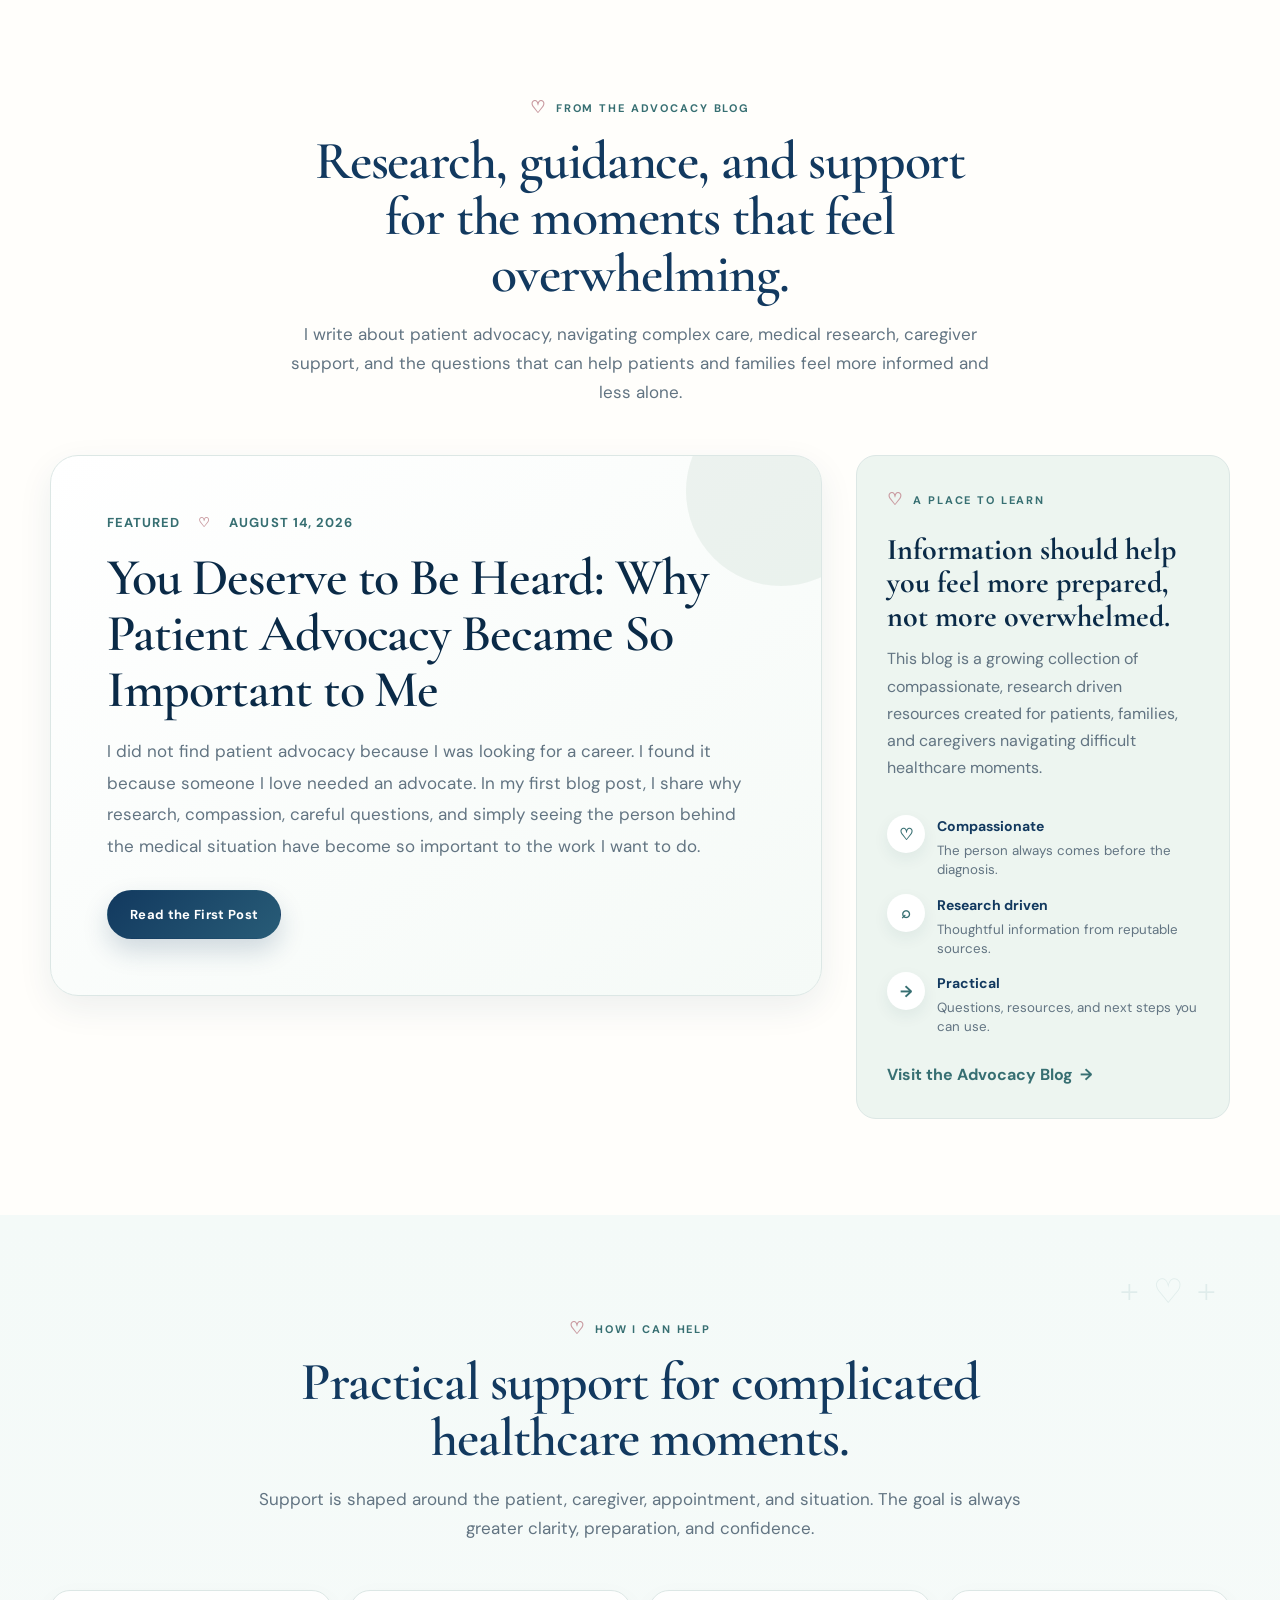
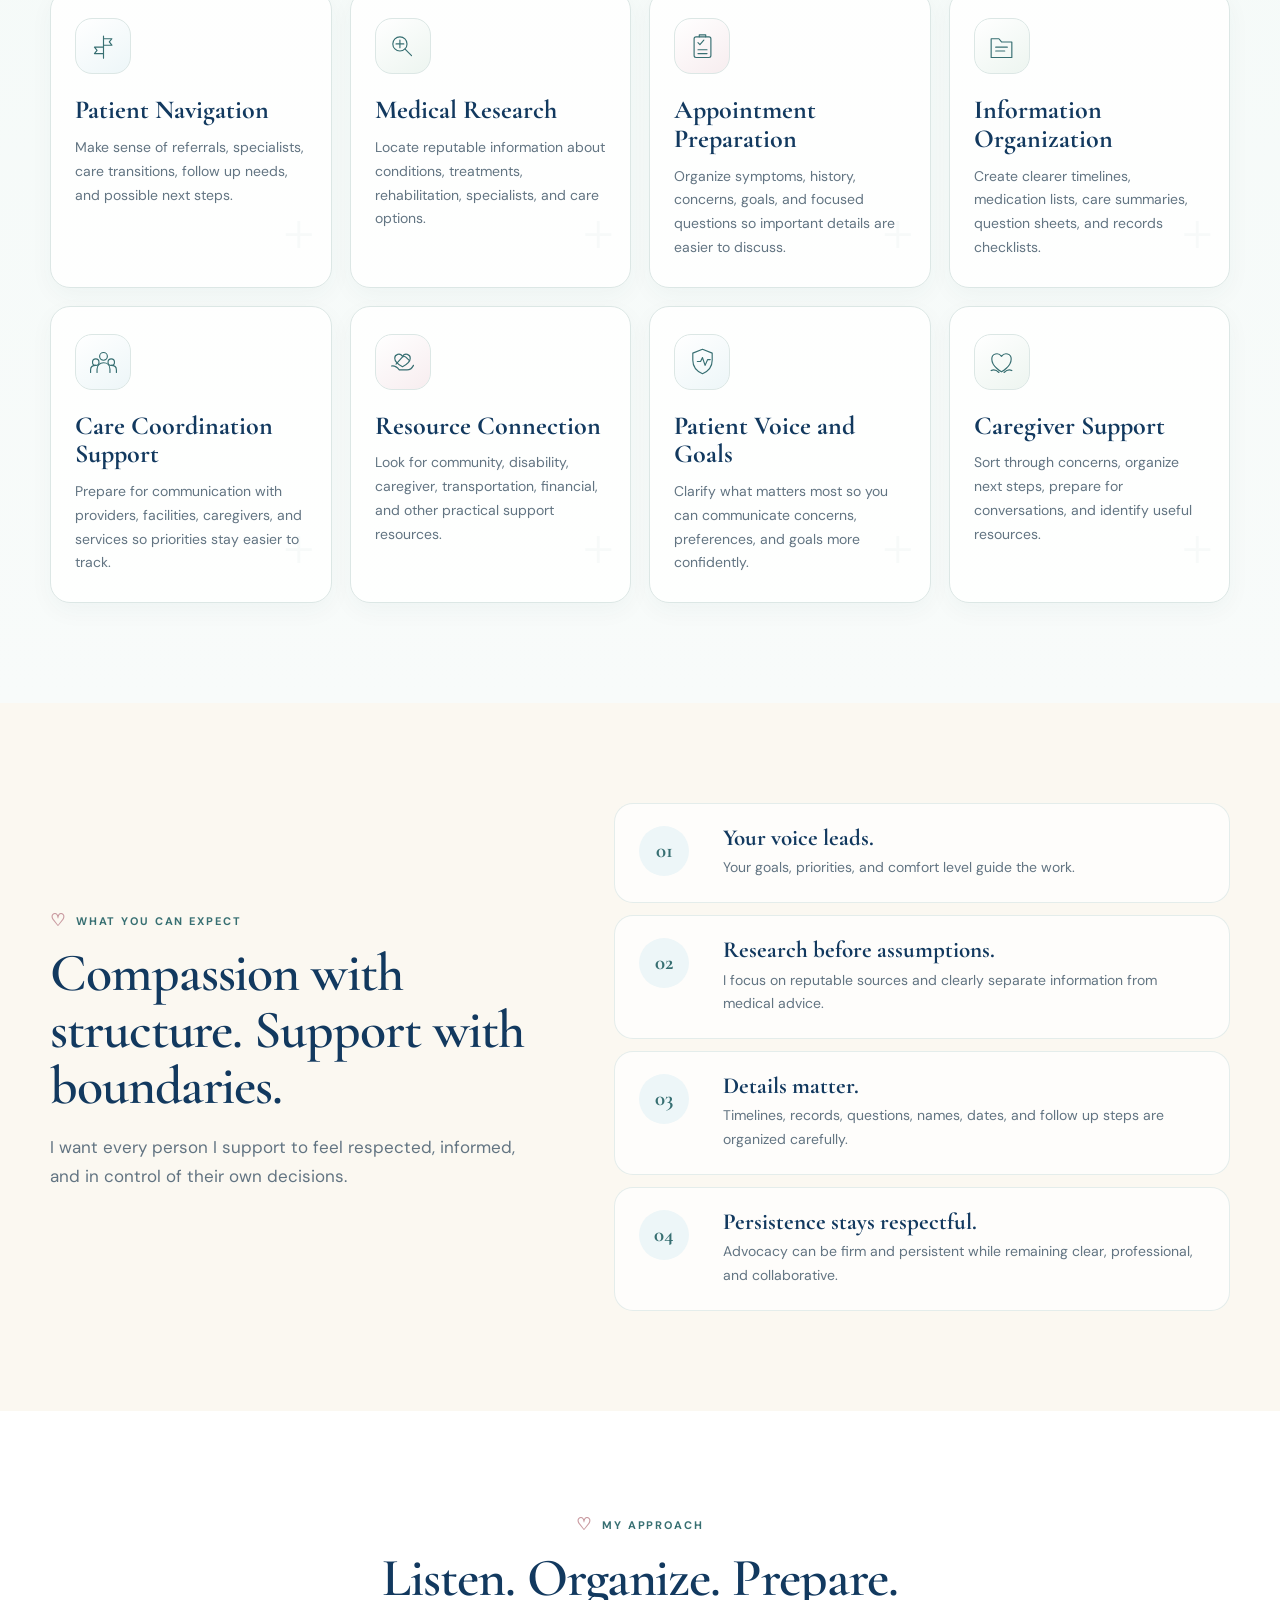
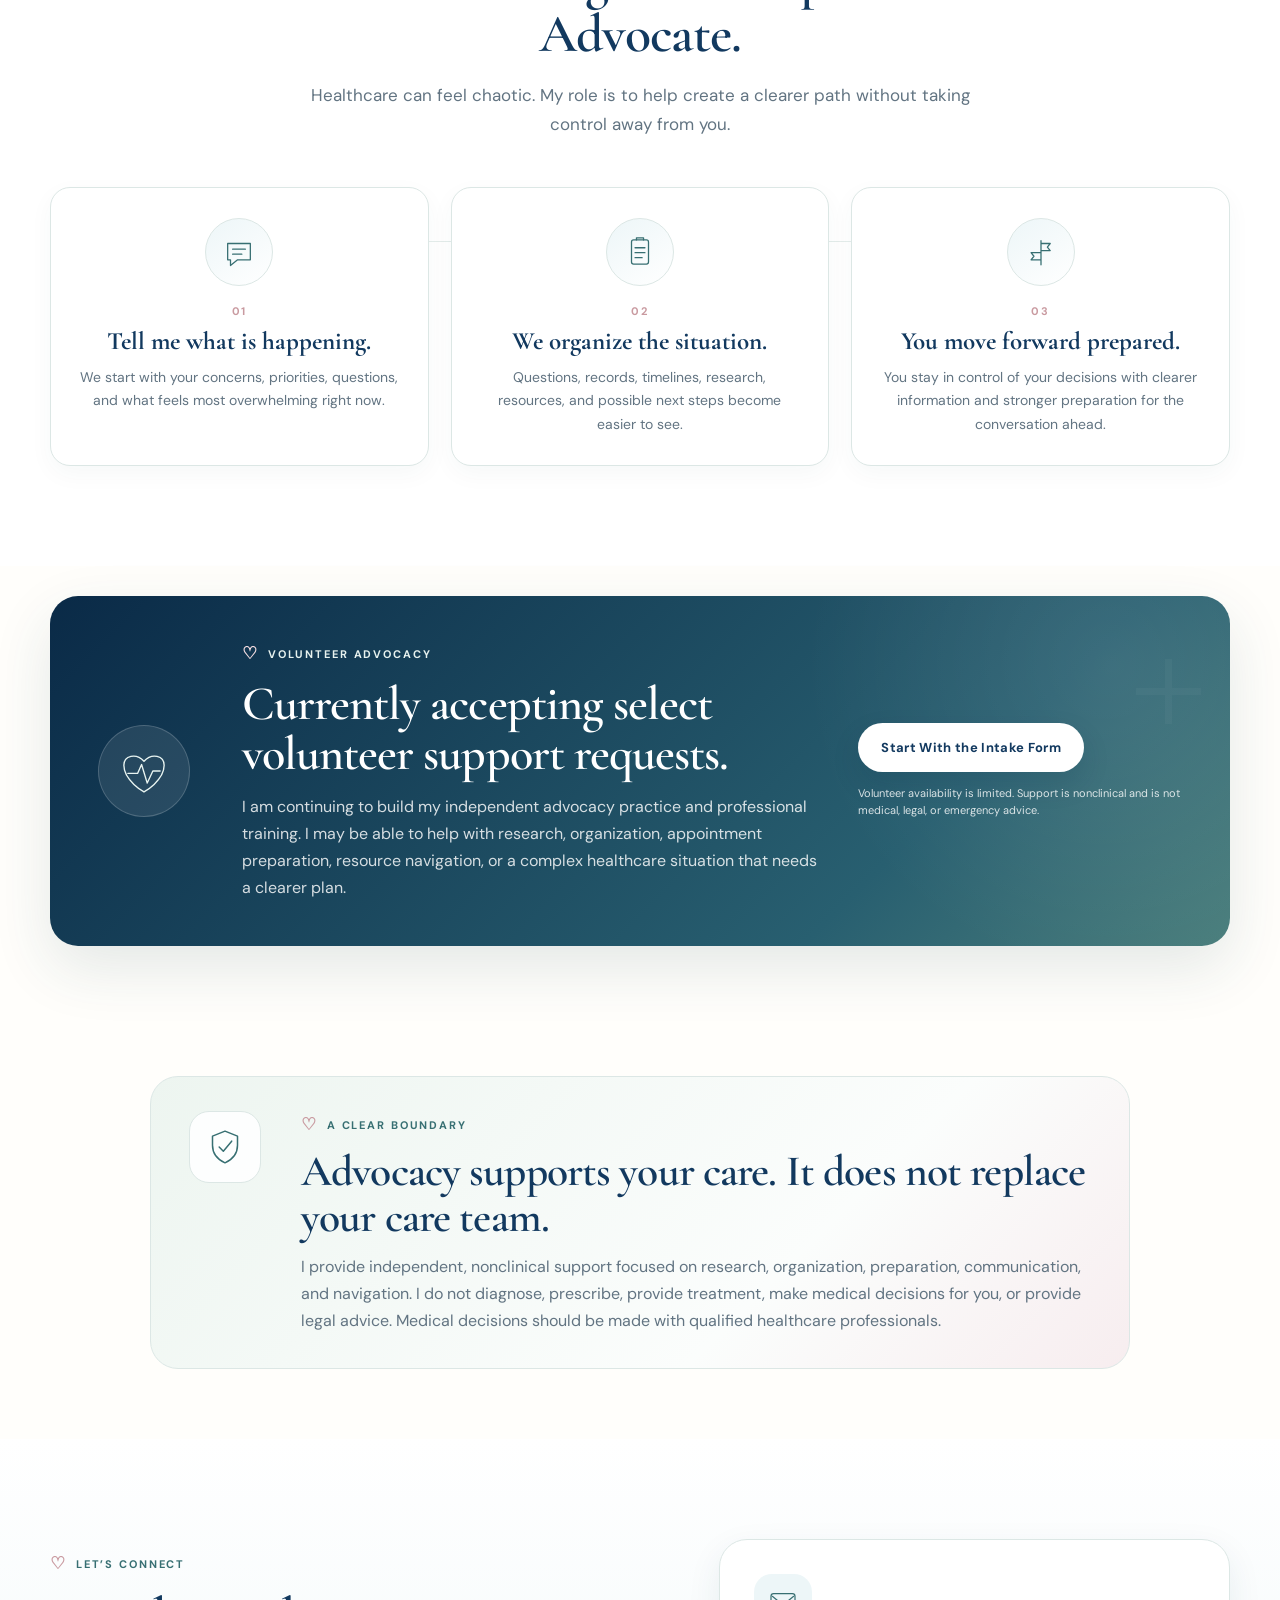
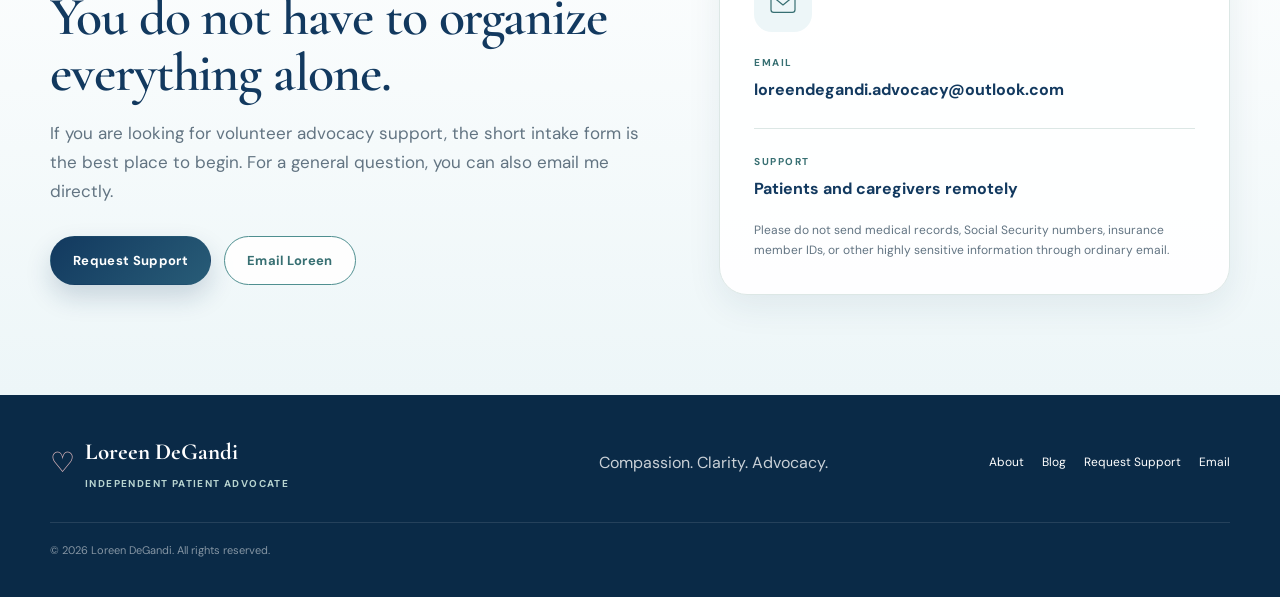
==== commit f8a817a4: "Feature advocacy blog on homepage" ====
--- a/index.html
+++ b/index.html
@@ -16,6 +16,7 @@
   <link rel="preconnect" href="https://fonts.gstatic.com" crossorigin>
   <link href="https://fonts.googleapis.com/css2?family=Allura&family=Cormorant+Garamond:wght@500;600;700&family=DM+Sans:wght@400;500;600;700&display=swap" rel="stylesheet">
   <link rel="stylesheet" href="styles.css?v=4" />
+  <link rel="stylesheet" href="blog.css?v=1" />
 </head>
 <body>
   <a class="skip-link" href="#main">Skip to content</a>
@@ -40,6 +41,7 @@
         <a href="about.html">About</a>
         <a href="#services">How I Help</a>
         <a href="#approach">My Approach</a>
+        <a href="blog.html">Blog</a>
         <a href="#volunteer">Volunteer Advocacy</a>
         <a href="intake.html">Request Support</a>
         <a class="nav-cta" href="#contact">Contact</a>
@@ -140,6 +142,37 @@
       </div>
     </section>
 
+    <section class="blog-index" aria-labelledby="home-blog-title">
+      <div class="container">
+        <div class="section-heading centered narrow">
+          <span class="section-kicker">From the Advocacy Blog</span>
+          <h2 id="home-blog-title">Research, guidance, and support for the moments that feel overwhelming.</h2>
+          <p>I write about patient advocacy, navigating complex care, medical research, caregiver support, and the questions that can help patients and families feel more informed and less alone.</p>
+        </div>
+
+        <div class="blog-grid">
+          <article class="featured-post">
+            <div class="post-meta"><span>Featured</span><span>August 14, 2026</span></div>
+            <h2>You Deserve to Be Heard: Why Patient Advocacy Became So Important to Me</h2>
+            <p>I did not find patient advocacy because I was looking for a career. I found it because someone I love needed an advocate. In my first blog post, I share why research, compassion, careful questions, and simply seeing the person behind the medical situation have become so important to the work I want to do.</p>
+            <a class="button button-primary" href="you-deserve-to-be-heard.html">Read the First Post</a>
+          </article>
+
+          <aside class="blog-side-card">
+            <span class="section-kicker">A Place to Learn</span>
+            <h3>Information should help you feel more prepared, not more overwhelmed.</h3>
+            <p>This blog is a growing collection of compassionate, research driven resources created for patients, families, and caregivers navigating difficult healthcare moments.</p>
+            <div class="blog-values">
+              <div class="blog-value"><span>♡</span><div><strong>Compassionate</strong><small>The person always comes before the diagnosis.</small></div></div>
+              <div class="blog-value"><span>⌕</span><div><strong>Research driven</strong><small>Thoughtful information from reputable sources.</small></div></div>
+              <div class="blog-value"><span>→</span><div><strong>Practical</strong><small>Questions, resources, and next steps you can use.</small></div></div>
+            </div>
+            <p style="margin-top:24px;"><a class="text-link" href="blog.html">Visit the Advocacy Blog <span aria-hidden="true">→</span></a></p>
+          </aside>
+        </div>
+      </div>
+    </section>
+
     <section class="section services" id="services">
       <div class="section-symbols" aria-hidden="true">
         <span>+</span><span>♡</span><span>+</span>
@@ -304,6 +337,7 @@
       <p>Compassion. Clarity. Advocacy.</p>
       <nav class="footer-nav" aria-label="Footer navigation">
         <a href="about.html">About</a>
+        <a href="blog.html">Blog</a>
         <a href="intake.html">Request Support</a>
         <a href="mailto:loreendegandi.advocacy@outlook.com">Email</a>
       </nav>
@@ -313,4 +347,4 @@
 
   <script src="script.js?v=4"></script>
 </body>
-</html>
+</html>
--- a/blog.css
+++ b/blog.css
@@ -0,0 +1,393 @@
+.blog-hero {
+  position: relative;
+  overflow: hidden;
+  padding: 96px 0 76px;
+  background:
+    radial-gradient(circle at 12% 18%, rgba(155, 183, 168, .22), transparent 30%),
+    radial-gradient(circle at 88% 26%, rgba(201, 154, 160, .15), transparent 28%),
+    linear-gradient(180deg, #fbfdfb 0%, var(--paper) 100%);
+  border-bottom: 1px solid var(--line);
+}
+
+.blog-hero::after {
+  content: "♡";
+  position: absolute;
+  right: 8%;
+  bottom: -34px;
+  color: rgba(79, 143, 144, .08);
+  font-family: "Cormorant Garamond", serif;
+  font-size: 190px;
+  line-height: 1;
+  pointer-events: none;
+}
+
+.blog-hero-inner {
+  position: relative;
+  z-index: 1;
+  max-width: 830px;
+}
+
+.blog-hero h1,
+.article-header h1 {
+  margin: 14px 0 18px;
+  color: var(--navy-deep);
+  font-family: "Cormorant Garamond", Georgia, serif;
+  font-size: clamp(46px, 7vw, 78px);
+  line-height: 1.02;
+  letter-spacing: -.025em;
+}
+
+.blog-hero h1 em,
+.article-header h1 em {
+  color: var(--teal-dark);
+  font-style: italic;
+  font-weight: 600;
+}
+
+.blog-hero p {
+  max-width: 720px;
+  margin: 0;
+  color: var(--muted);
+  font-size: 19px;
+  line-height: 1.85;
+}
+
+.blog-index {
+  padding: 82px 0 96px;
+}
+
+.blog-grid {
+  display: grid;
+  grid-template-columns: minmax(0, 1.55fr) minmax(280px, .75fr);
+  gap: 34px;
+  align-items: start;
+}
+
+.featured-post {
+  position: relative;
+  overflow: hidden;
+  padding: clamp(30px, 5vw, 56px);
+  border: 1px solid var(--line);
+  border-radius: var(--radius-lg);
+  background: linear-gradient(145deg, var(--white), #f5faf7);
+  box-shadow: var(--shadow-soft);
+}
+
+.featured-post::before {
+  content: "";
+  position: absolute;
+  width: 190px;
+  height: 190px;
+  right: -55px;
+  top: -60px;
+  border-radius: 50%;
+  background: rgba(155, 183, 168, .16);
+}
+
+.post-meta {
+  display: flex;
+  flex-wrap: wrap;
+  gap: 10px 18px;
+  align-items: center;
+  margin-bottom: 16px;
+  color: var(--teal-dark);
+  font-size: 13px;
+  font-weight: 700;
+  letter-spacing: .08em;
+  text-transform: uppercase;
+}
+
+.post-meta span + span::before {
+  content: "♡";
+  margin-right: 18px;
+  color: var(--rose);
+}
+
+.featured-post h2 {
+  max-width: 760px;
+  margin: 0 0 18px;
+  color: var(--navy-deep);
+  font-family: "Cormorant Garamond", Georgia, serif;
+  font-size: clamp(35px, 5vw, 52px);
+  line-height: 1.08;
+}
+
+.featured-post > p {
+  max-width: 760px;
+  margin: 0 0 28px;
+  color: var(--muted);
+  font-size: 17px;
+  line-height: 1.85;
+}
+
+.blog-side-card {
+  padding: 30px;
+  border-radius: var(--radius-md);
+  background: var(--sage-pale);
+  border: 1px solid var(--line);
+}
+
+.blog-side-card h3 {
+  margin: 8px 0 12px;
+  color: var(--navy-deep);
+  font-family: "Cormorant Garamond", Georgia, serif;
+  font-size: 30px;
+  line-height: 1.12;
+}
+
+.blog-side-card p {
+  margin: 0;
+  color: var(--muted);
+}
+
+.blog-values {
+  margin-top: 34px;
+  display: grid;
+  gap: 14px;
+}
+
+.blog-value {
+  display: grid;
+  grid-template-columns: 38px 1fr;
+  gap: 12px;
+  align-items: start;
+}
+
+.blog-value span {
+  width: 38px;
+  height: 38px;
+  display: grid;
+  place-items: center;
+  border-radius: 50%;
+  background: var(--white);
+  color: var(--teal-dark);
+  font-weight: 700;
+  box-shadow: 0 6px 16px rgba(31, 70, 84, .07);
+}
+
+.blog-value strong {
+  display: block;
+  color: var(--navy);
+  font-size: 14px;
+}
+
+.blog-value small {
+  display: block;
+  margin-top: 2px;
+  color: var(--muted);
+  line-height: 1.45;
+}
+
+.article-hero {
+  padding: 72px 0 44px;
+  background:
+    radial-gradient(circle at 90% 10%, rgba(201, 154, 160, .13), transparent 28%),
+    linear-gradient(180deg, #f8fcfa 0%, var(--paper) 100%);
+}
+
+.article-header {
+  max-width: 930px;
+  margin: 0 auto;
+}
+
+.article-header h1 {
+  font-size: clamp(43px, 6.2vw, 70px);
+}
+
+.article-deck {
+  max-width: 790px;
+  margin: 0;
+  color: var(--muted);
+  font-size: 19px;
+  line-height: 1.8;
+}
+
+.article-byline {
+  display: flex;
+  flex-wrap: wrap;
+  gap: 10px 22px;
+  margin-top: 28px;
+  color: var(--teal-dark);
+  font-size: 14px;
+  font-weight: 600;
+}
+
+.article-body-section {
+  padding: 42px 0 96px;
+}
+
+.article-layout {
+  display: grid;
+  grid-template-columns: minmax(0, 780px) minmax(220px, 290px);
+  justify-content: center;
+  gap: 56px;
+  align-items: start;
+}
+
+.article-content {
+  min-width: 0;
+}
+
+.article-content p {
+  margin: 0 0 24px;
+  color: #344d5f;
+  font-size: 17.5px;
+  line-height: 1.9;
+}
+
+.article-content .opening {
+  color: var(--navy);
+  font-family: "Cormorant Garamond", Georgia, serif;
+  font-size: 27px;
+  line-height: 1.55;
+}
+
+.article-content h2 {
+  margin: 56px 0 18px;
+  color: var(--navy-deep);
+  font-family: "Cormorant Garamond", Georgia, serif;
+  font-size: 37px;
+  line-height: 1.12;
+}
+
+.article-content blockquote {
+  margin: 38px 0;
+  padding: 28px 32px;
+  border-left: 4px solid var(--sage);
+  border-radius: 0 var(--radius-md) var(--radius-md) 0;
+  background: var(--sage-pale);
+  color: var(--navy);
+  font-family: "Cormorant Garamond", Georgia, serif;
+  font-size: 28px;
+  font-weight: 600;
+  line-height: 1.45;
+}
+
+.article-content .heart-line {
+  margin: 46px 0;
+  color: var(--navy-deep);
+  font-family: "Cormorant Garamond", Georgia, serif;
+  font-size: 28px;
+  font-weight: 700;
+  line-height: 1.5;
+  text-align: center;
+}
+
+.article-content .heart-line::before {
+  content: "♡";
+  display: block;
+  margin-bottom: 8px;
+  color: var(--rose);
+  font-family: "DM Sans", sans-serif;
+  font-size: 24px;
+  font-weight: 400;
+}
+
+.article-aside {
+  position: sticky;
+  top: 116px;
+  padding: 26px;
+  border-radius: var(--radius-md);
+  background: var(--cream);
+  border: 1px solid #ece4d5;
+}
+
+.article-aside .signature {
+  margin: 4px 0 8px;
+  color: var(--navy);
+  font-family: "Allura", cursive;
+  font-size: 38px;
+  line-height: 1;
+}
+
+.article-aside p {
+  margin: 0 0 18px;
+  color: var(--muted);
+  font-size: 14px;
+  line-height: 1.7;
+}
+
+.article-aside a {
+  color: var(--teal-dark);
+  font-size: 14px;
+  font-weight: 700;
+  text-decoration-thickness: 1px;
+  text-underline-offset: 4px;
+}
+
+.article-disclaimer {
+  margin-top: 58px;
+  padding: 22px 24px;
+  border-radius: 16px;
+  background: var(--blue-pale);
+  border: 1px solid var(--line);
+  color: var(--muted);
+  font-size: 13.5px;
+  line-height: 1.7;
+}
+
+.article-footer-cta {
+  margin-top: 48px;
+  padding: 34px;
+  border-radius: var(--radius-lg);
+  background: linear-gradient(145deg, var(--navy), var(--navy-deep));
+  color: white;
+}
+
+.article-footer-cta h2 {
+  margin: 0 0 10px;
+  color: white;
+  font-size: 34px;
+}
+
+.article-footer-cta p {
+  margin: 0 0 22px;
+  color: rgba(255, 255, 255, .8);
+}
+
+.article-footer-cta .button {
+  margin-right: 10px;
+}
+
+@media (max-width: 900px) {
+  .blog-grid,
+  .article-layout {
+    grid-template-columns: 1fr;
+  }
+
+  .article-aside {
+    position: static;
+  }
+}
+
+@media (max-width: 620px) {
+  .blog-hero {
+    padding: 68px 0 58px;
+  }
+
+  .blog-index,
+  .article-body-section {
+    padding-bottom: 72px;
+  }
+
+  .featured-post,
+  .blog-side-card,
+  .article-footer-cta {
+    padding: 25px;
+  }
+
+  .post-meta span + span::before {
+    content: "";
+    margin: 0;
+  }
+
+  .article-content p {
+    font-size: 16.5px;
+  }
+
+  .article-content .opening,
+  .article-content blockquote,
+  .article-content .heart-line {
+    font-size: 24px;
+  }
+}
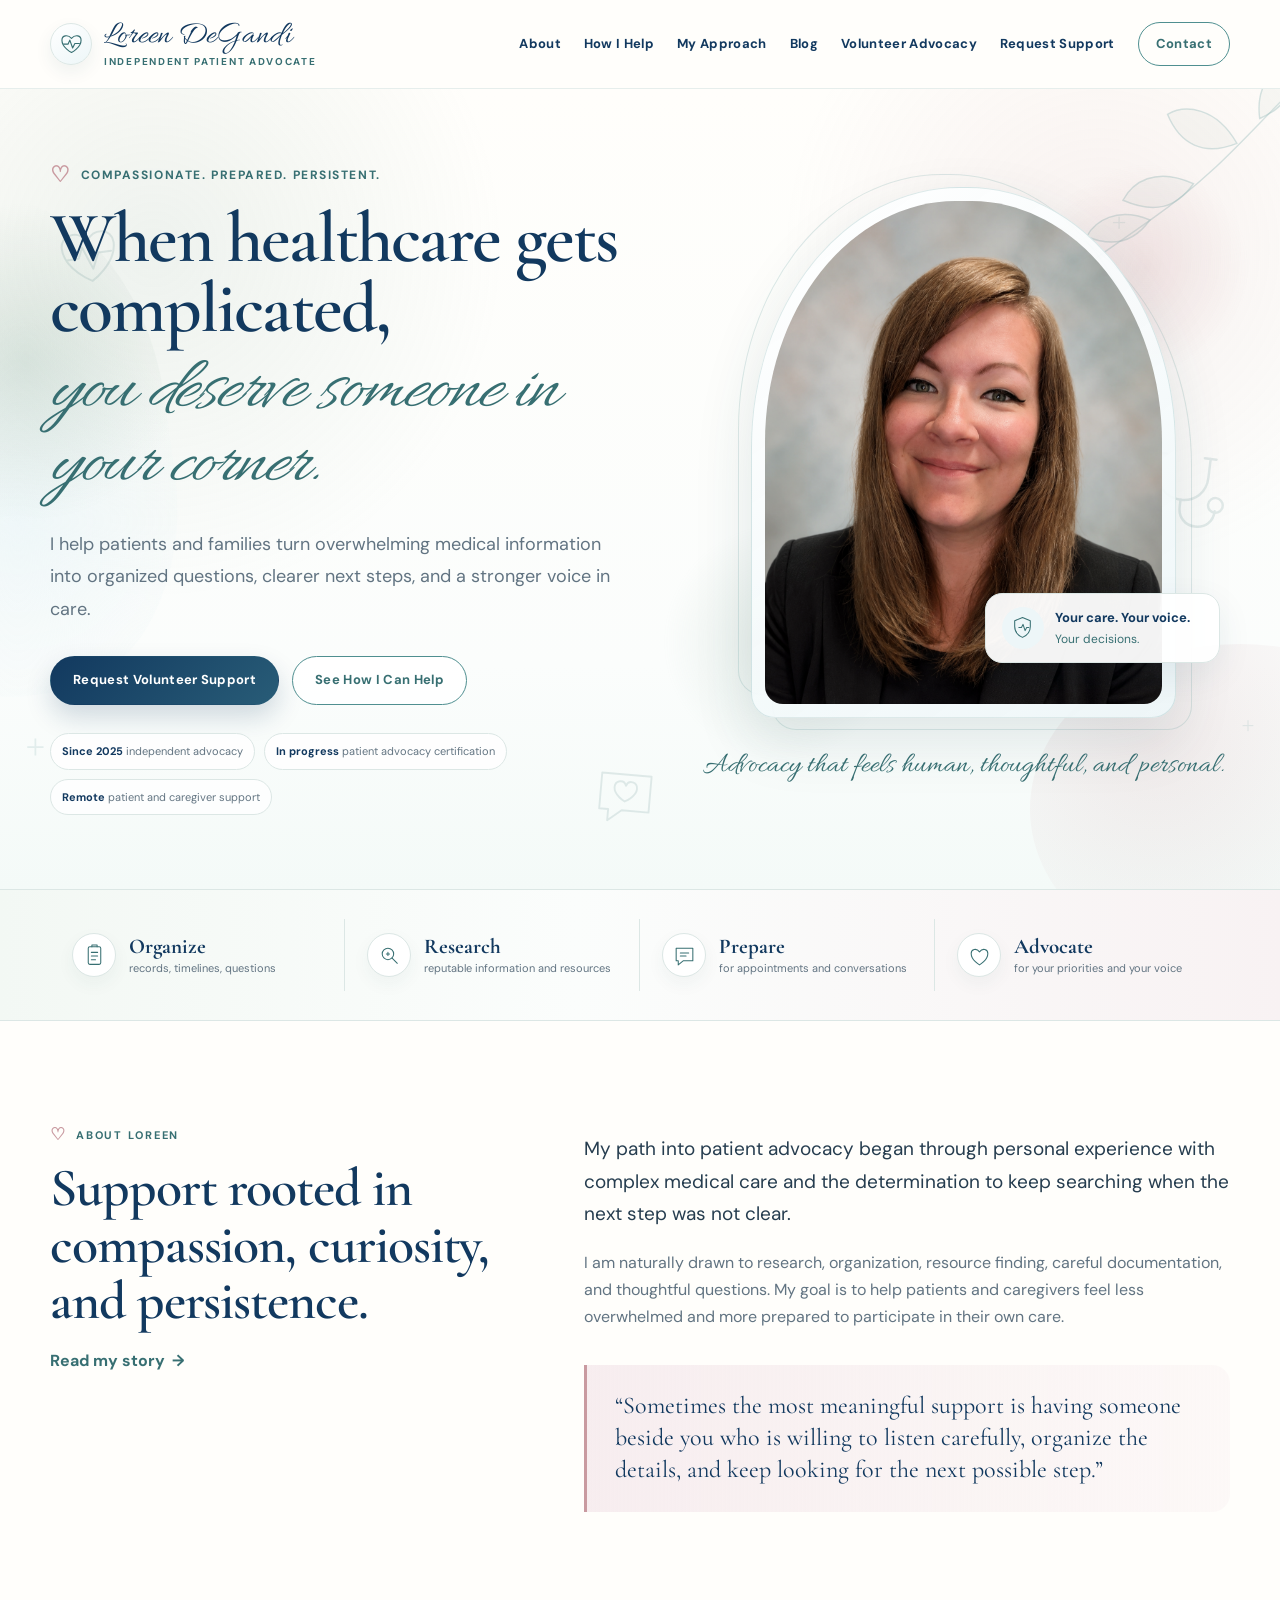
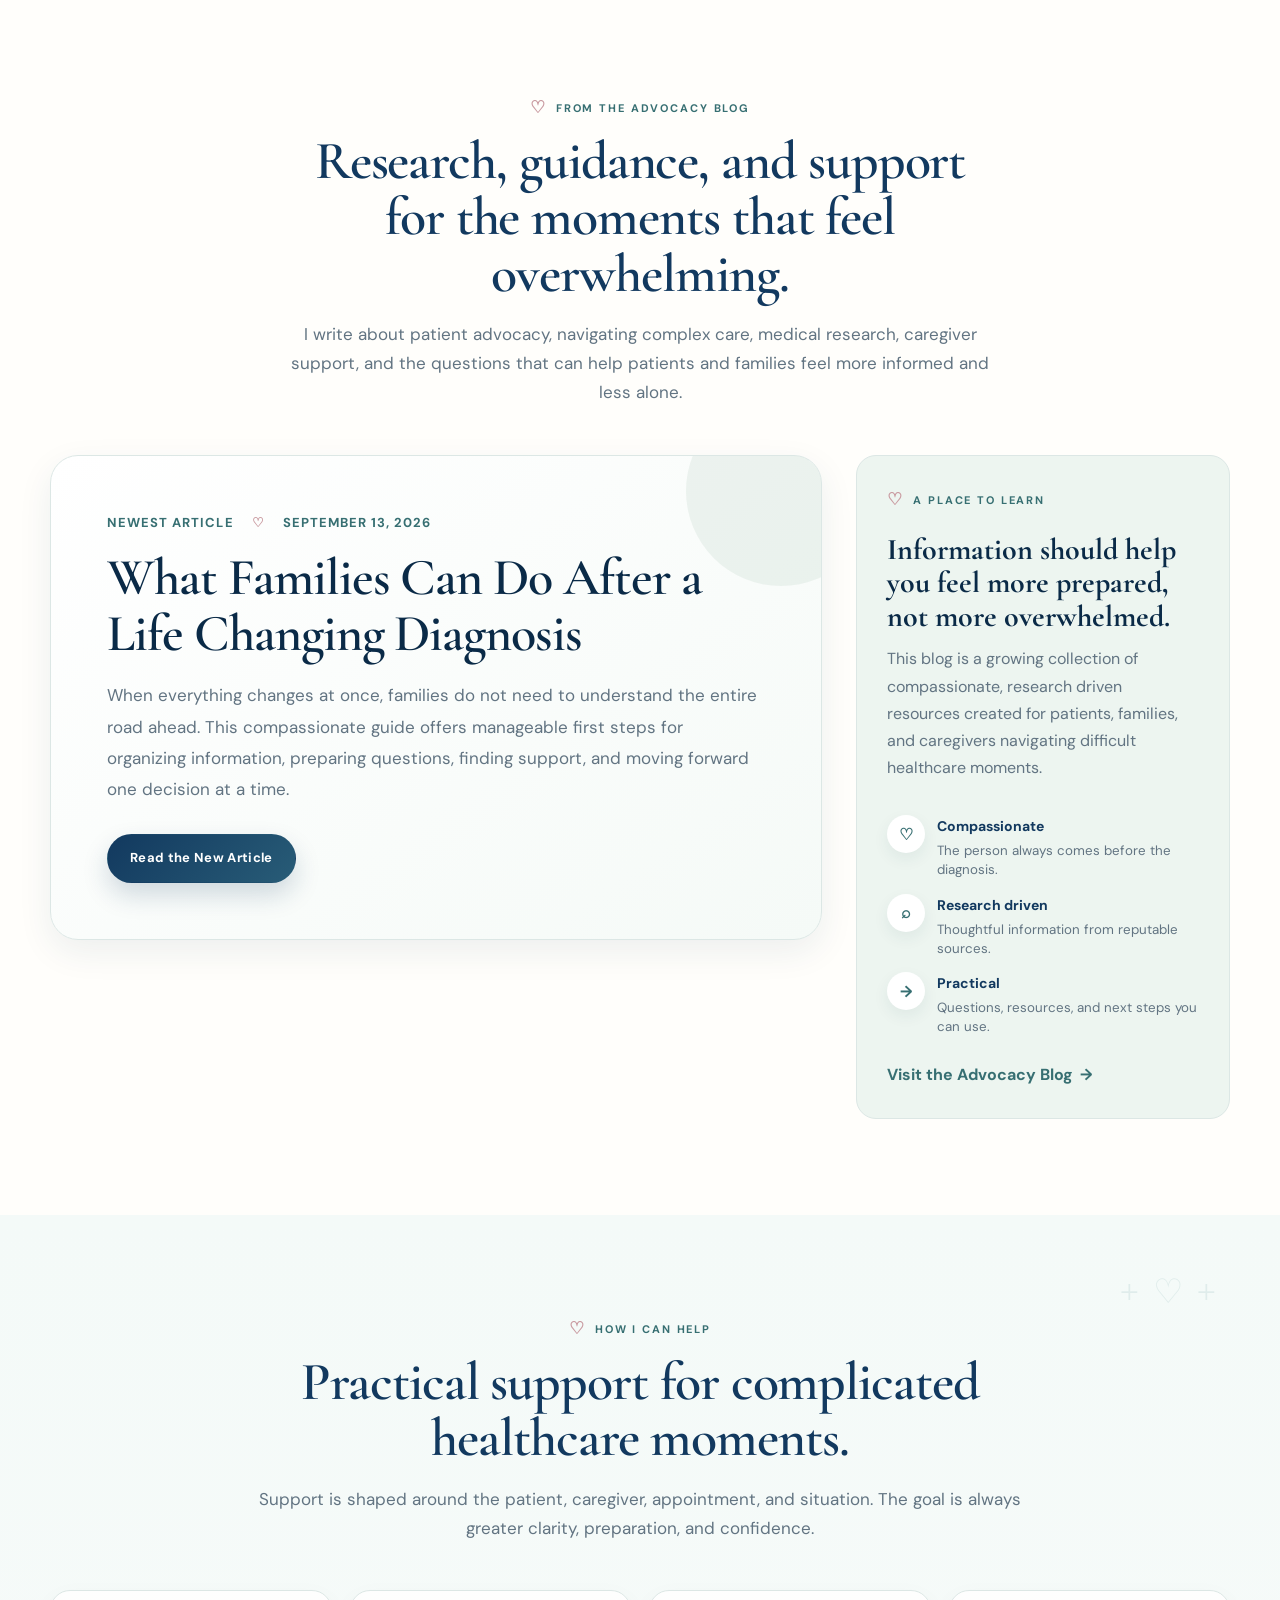
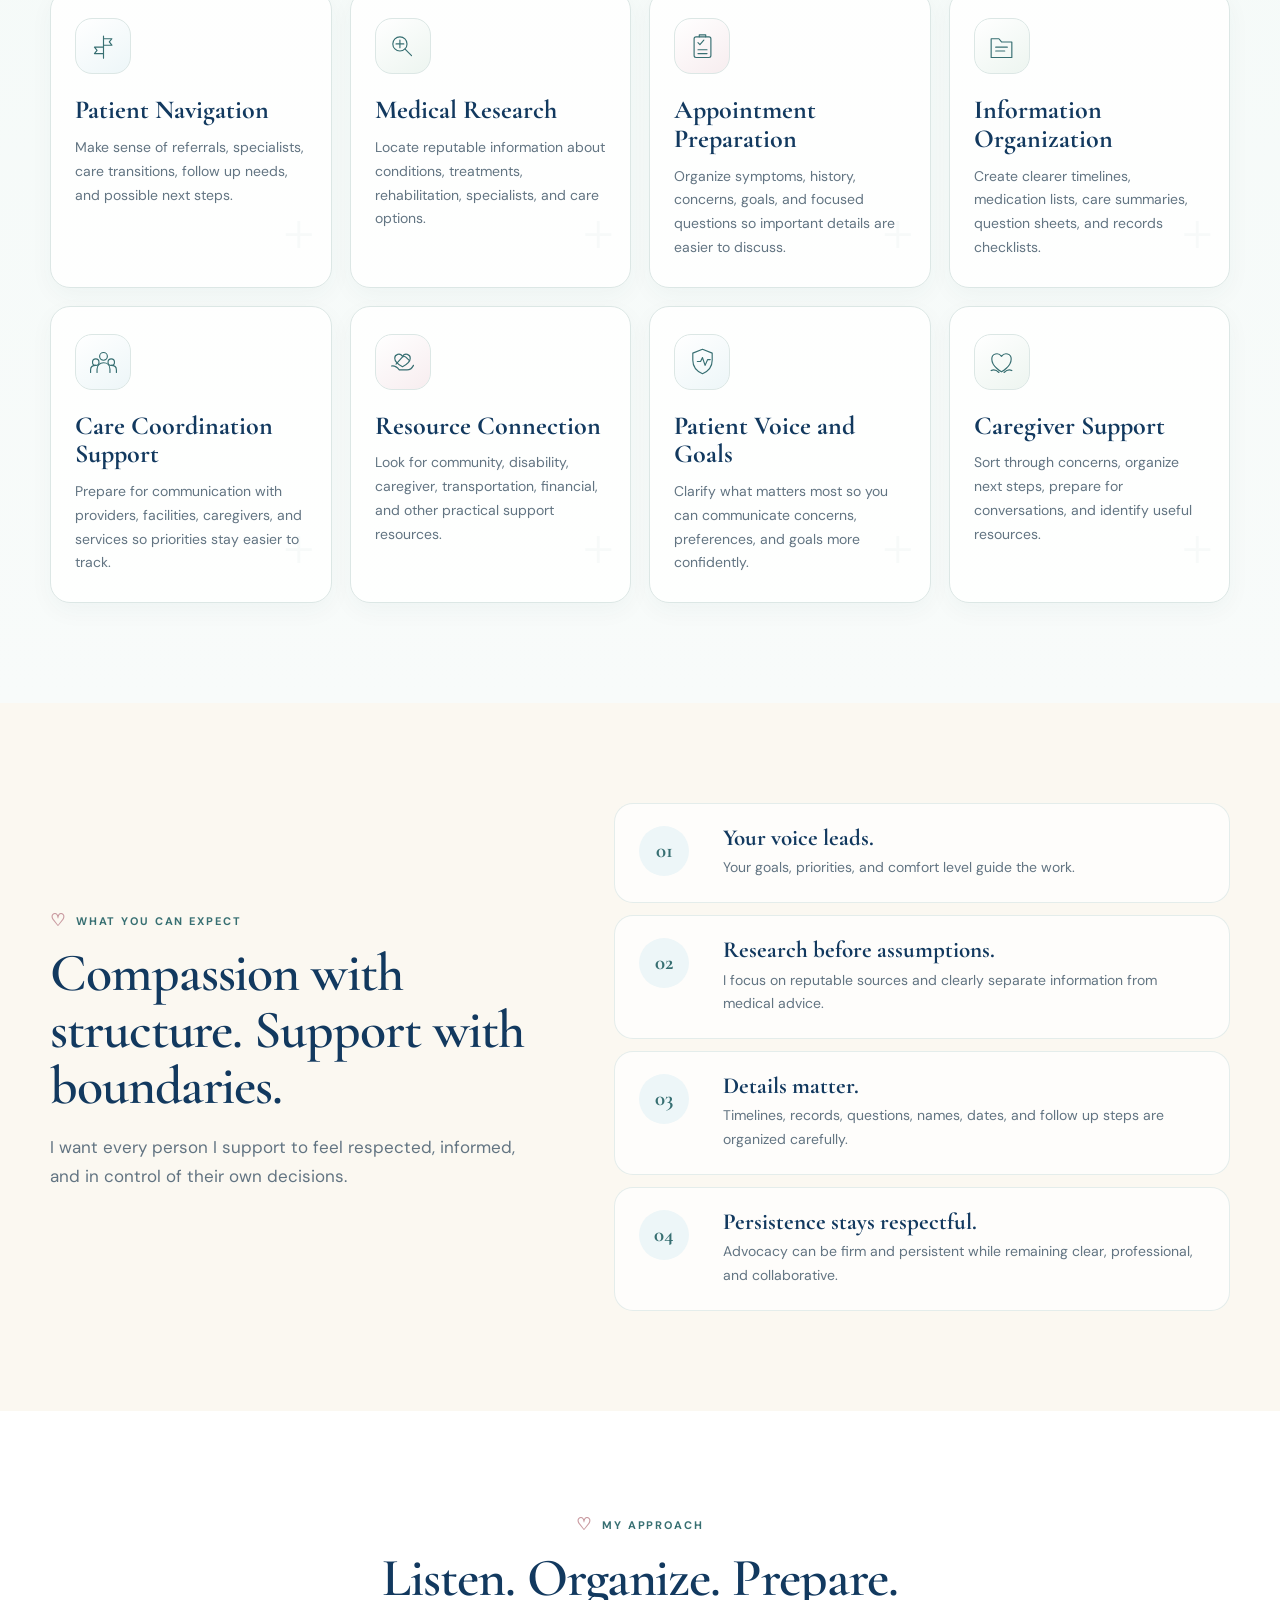
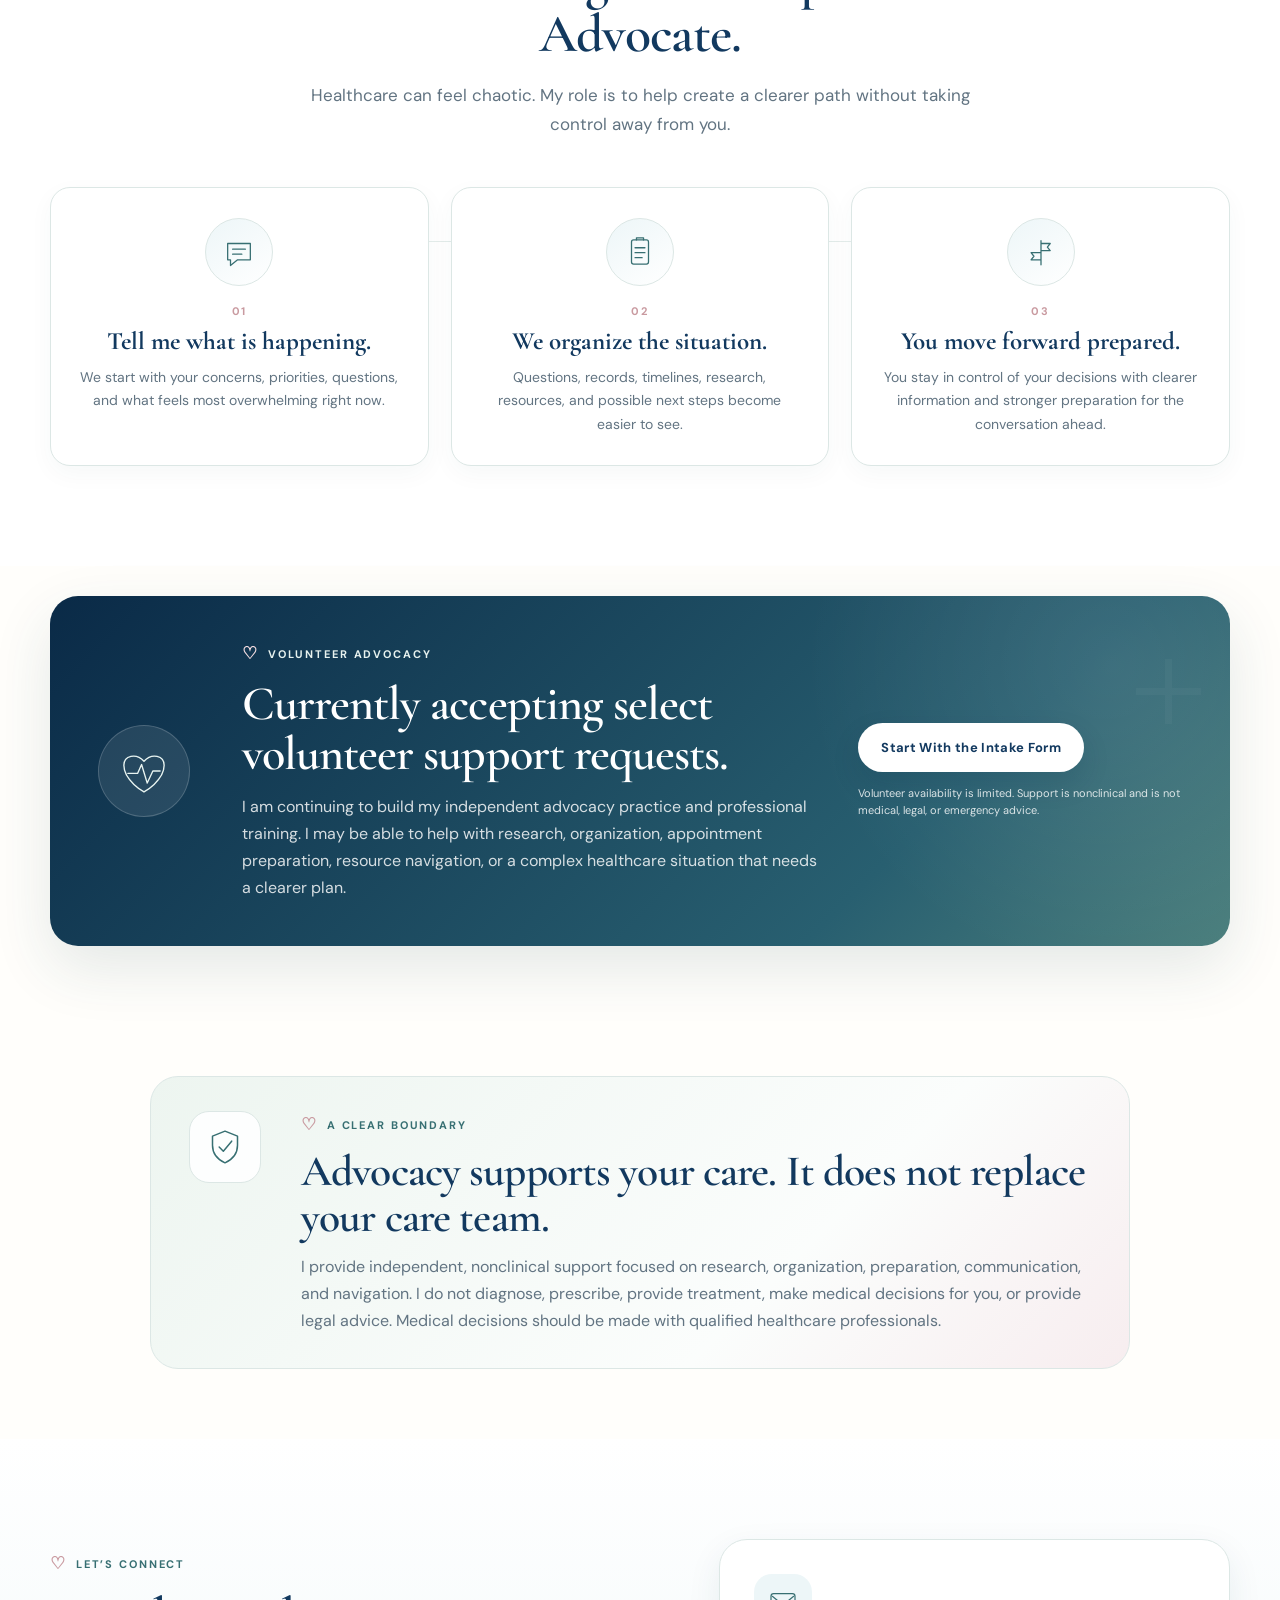
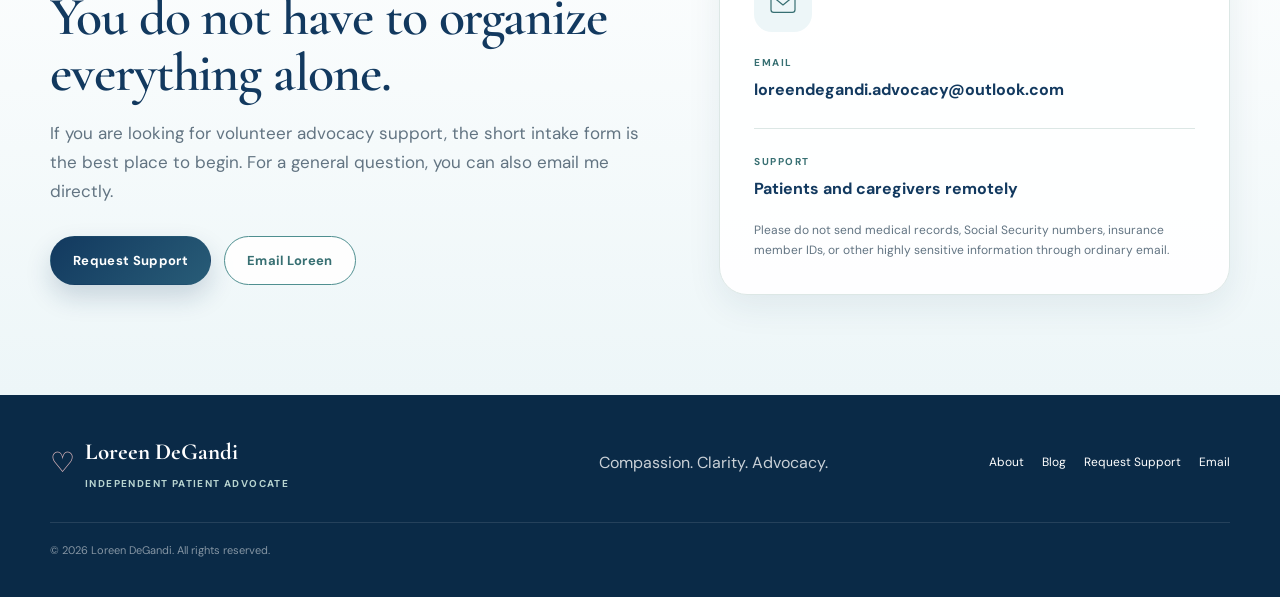
==== commit 1ef63001: "Feature new advocacy article on homepage" ====
--- a/index.html
+++ b/index.html
@@ -152,10 +152,10 @@
 
         <div class="blog-grid">
           <article class="featured-post">
-            <div class="post-meta"><span>Featured</span><span>August 14, 2026</span></div>
-            <h2>You Deserve to Be Heard: Why Patient Advocacy Became So Important to Me</h2>
-            <p>I did not find patient advocacy because I was looking for a career. I found it because someone I love needed an advocate. In my first blog post, I share why research, compassion, careful questions, and simply seeing the person behind the medical situation have become so important to the work I want to do.</p>
-            <a class="button button-primary" href="you-deserve-to-be-heard.html">Read the First Post</a>
+            <div class="post-meta"><span>Newest Article</span><span>September 13, 2026</span></div>
+            <h2>What Families Can Do After a Life Changing Diagnosis</h2>
+            <p>When everything changes at once, families do not need to understand the entire road ahead. This compassionate guide offers manageable first steps for organizing information, preparing questions, finding support, and moving forward one decision at a time.</p>
+            <a class="button button-primary" href="what-families-can-do-after-a-life-changing-diagnosis.html">Read the New Article</a>
           </article>
 
           <aside class="blog-side-card">
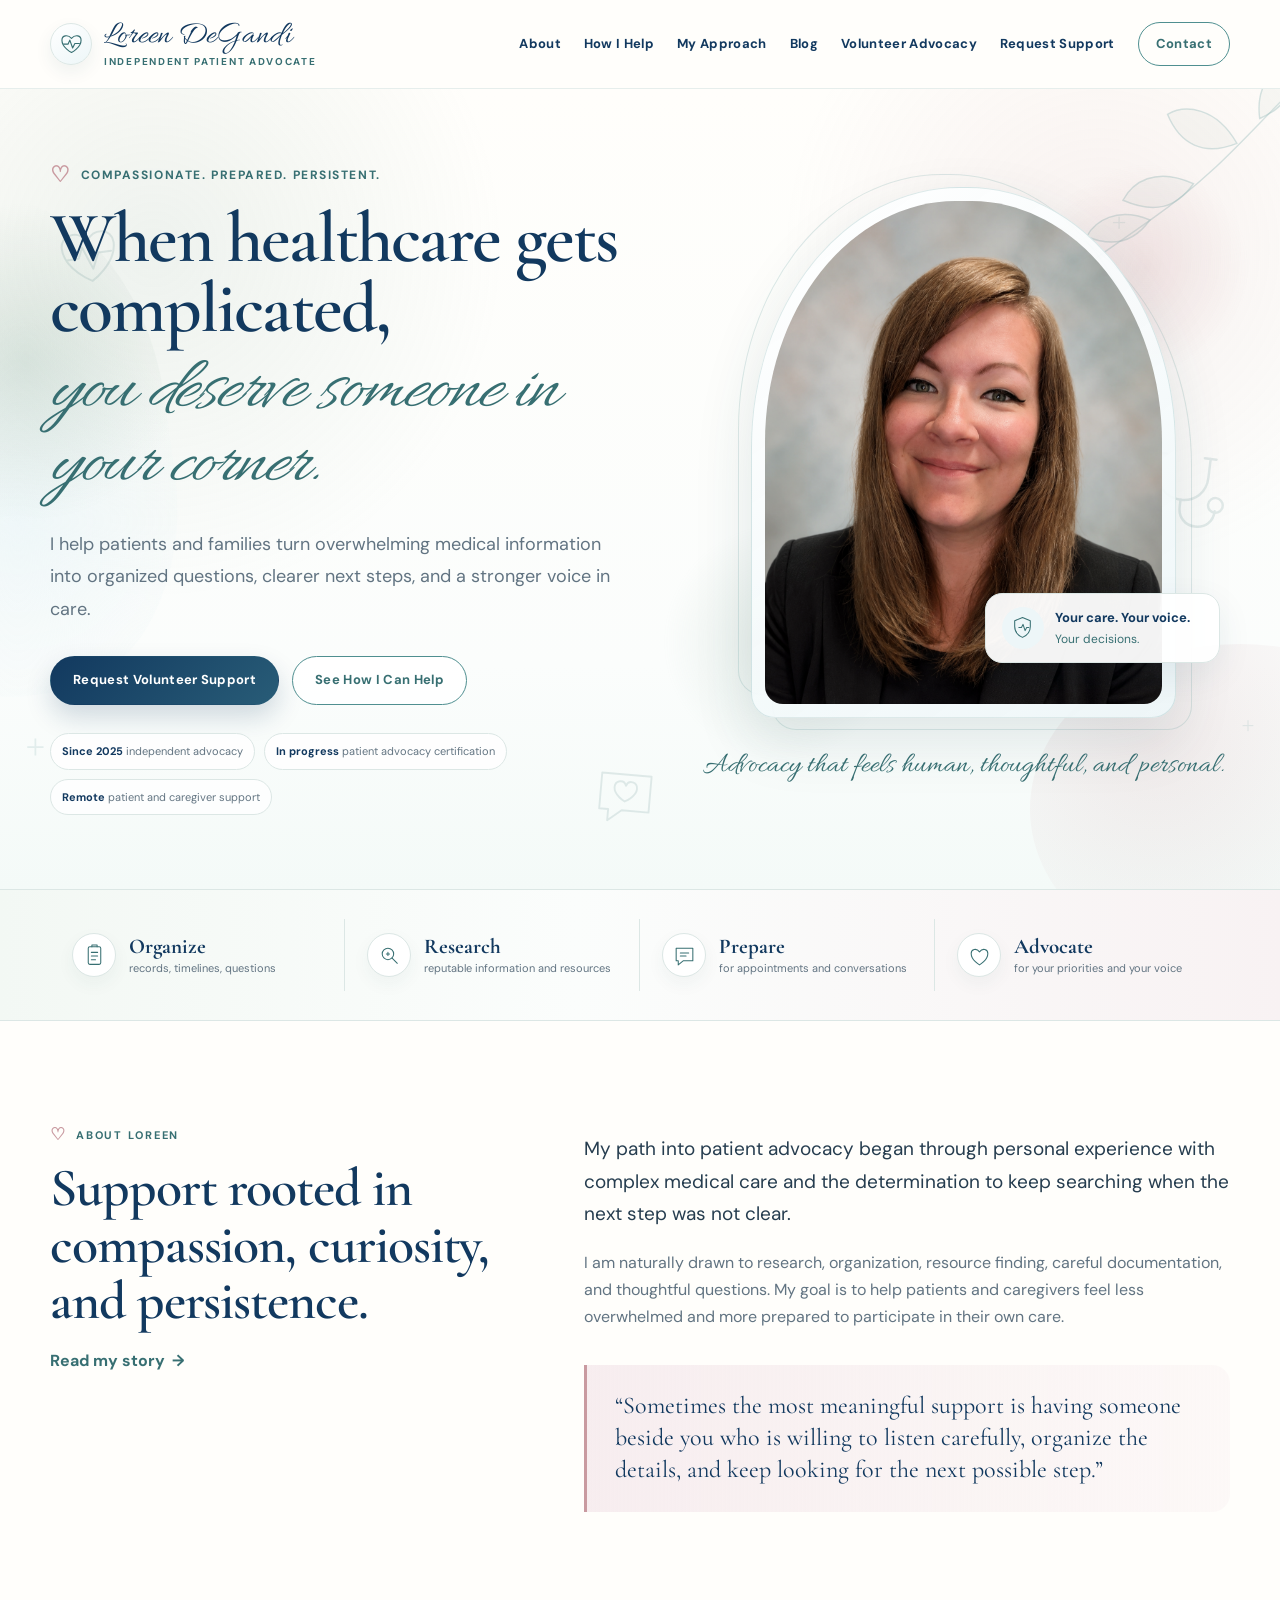
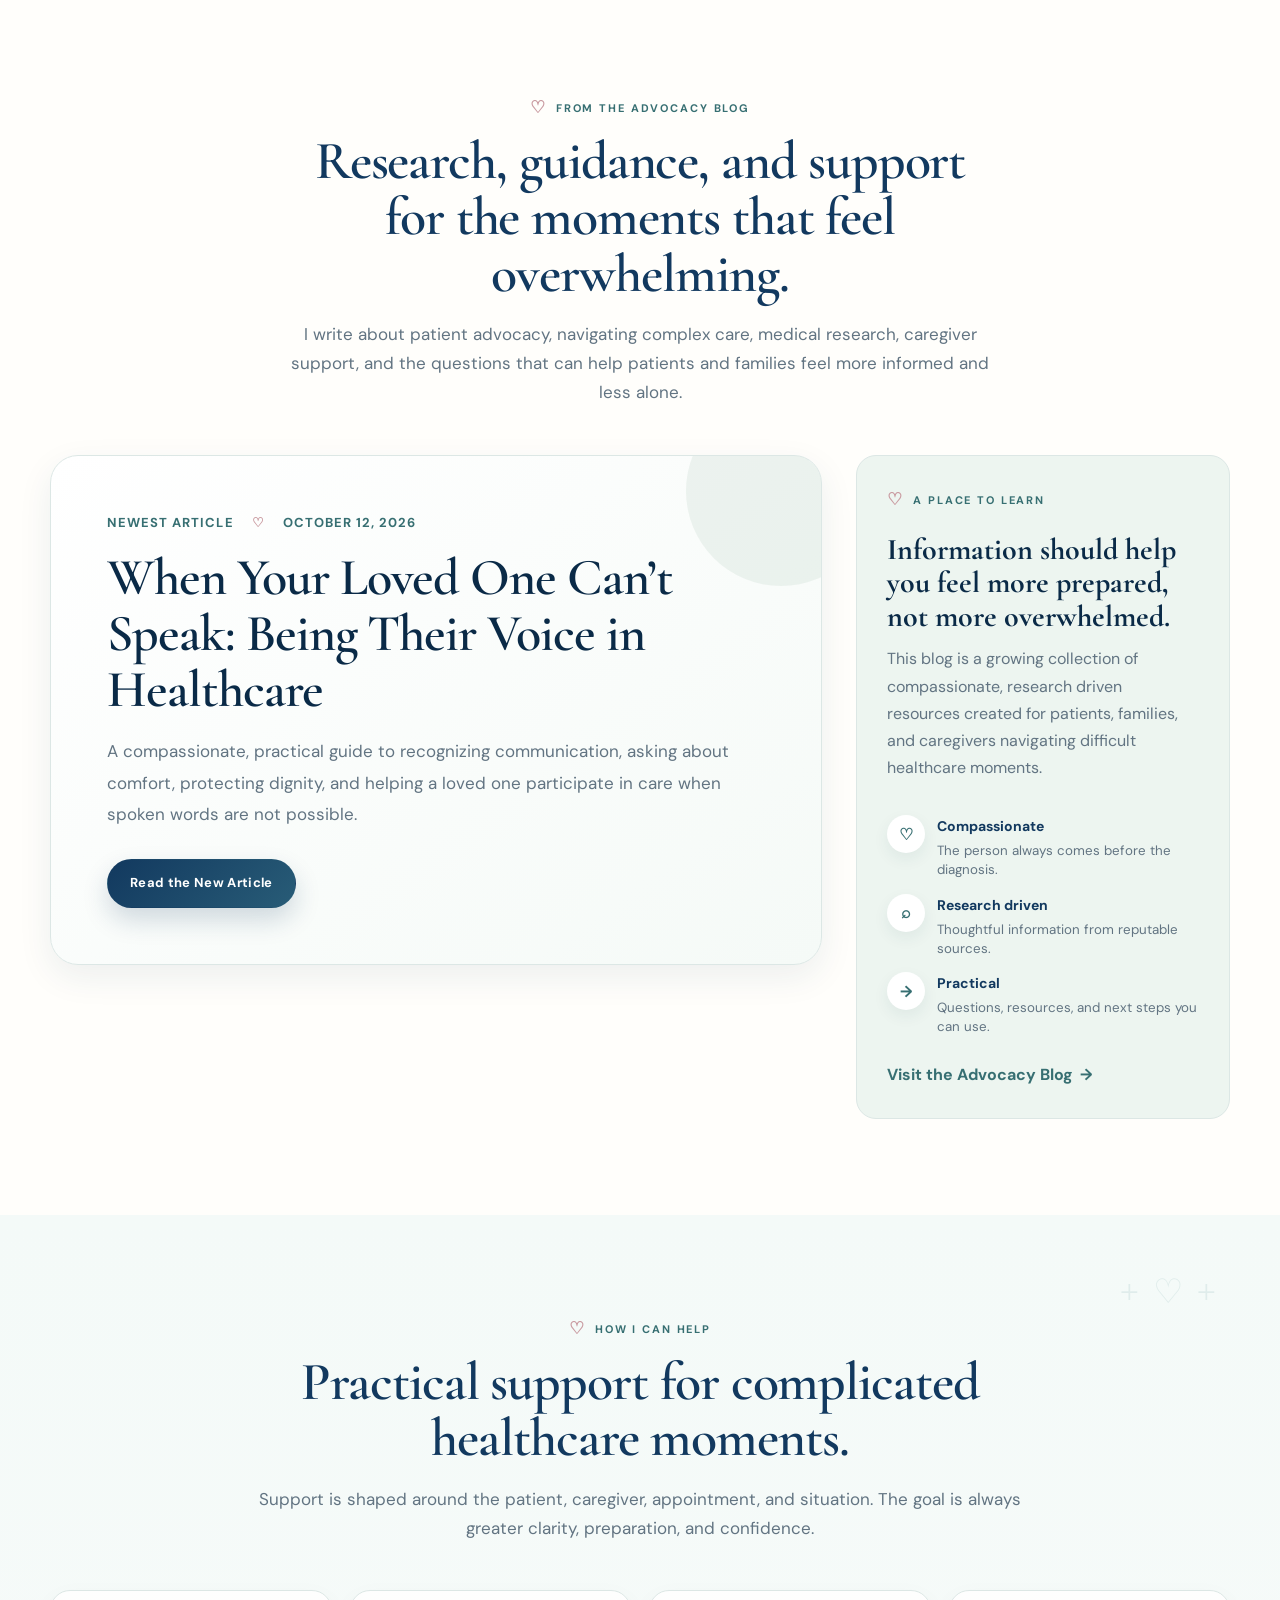
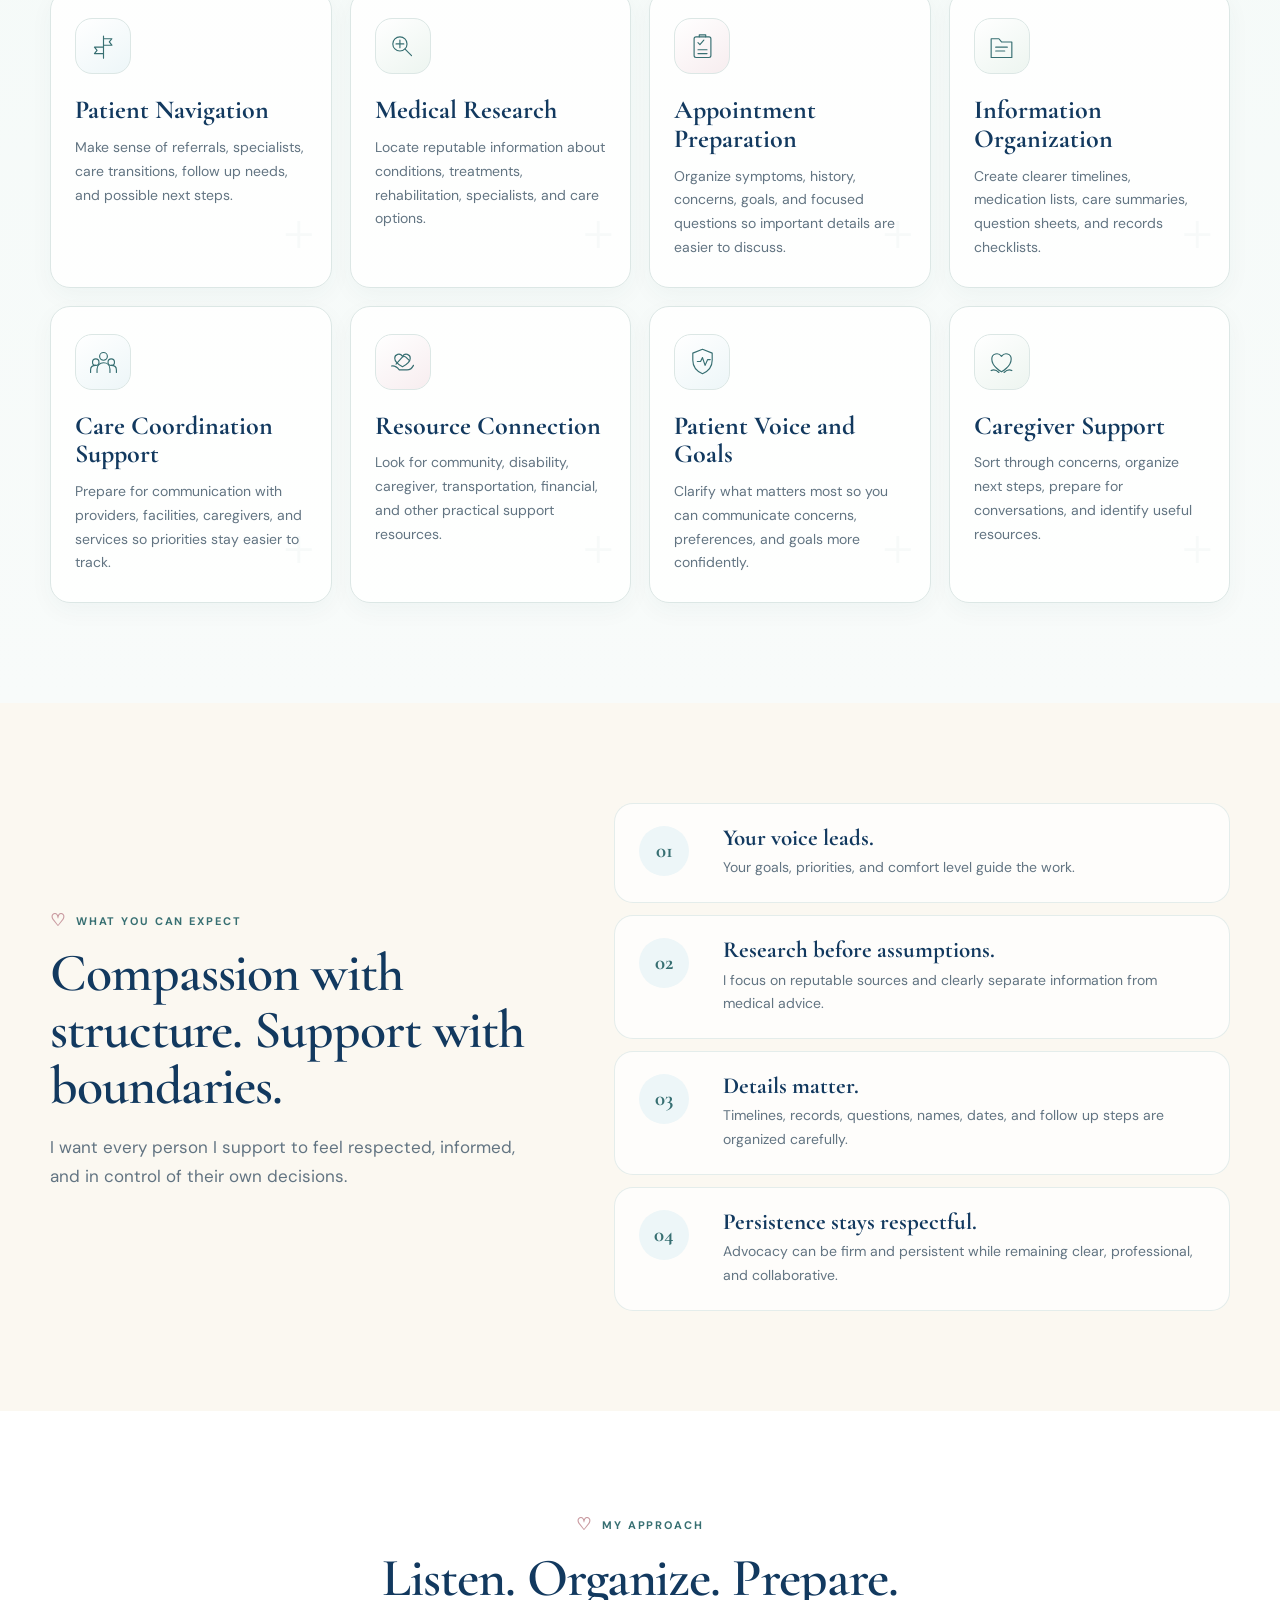
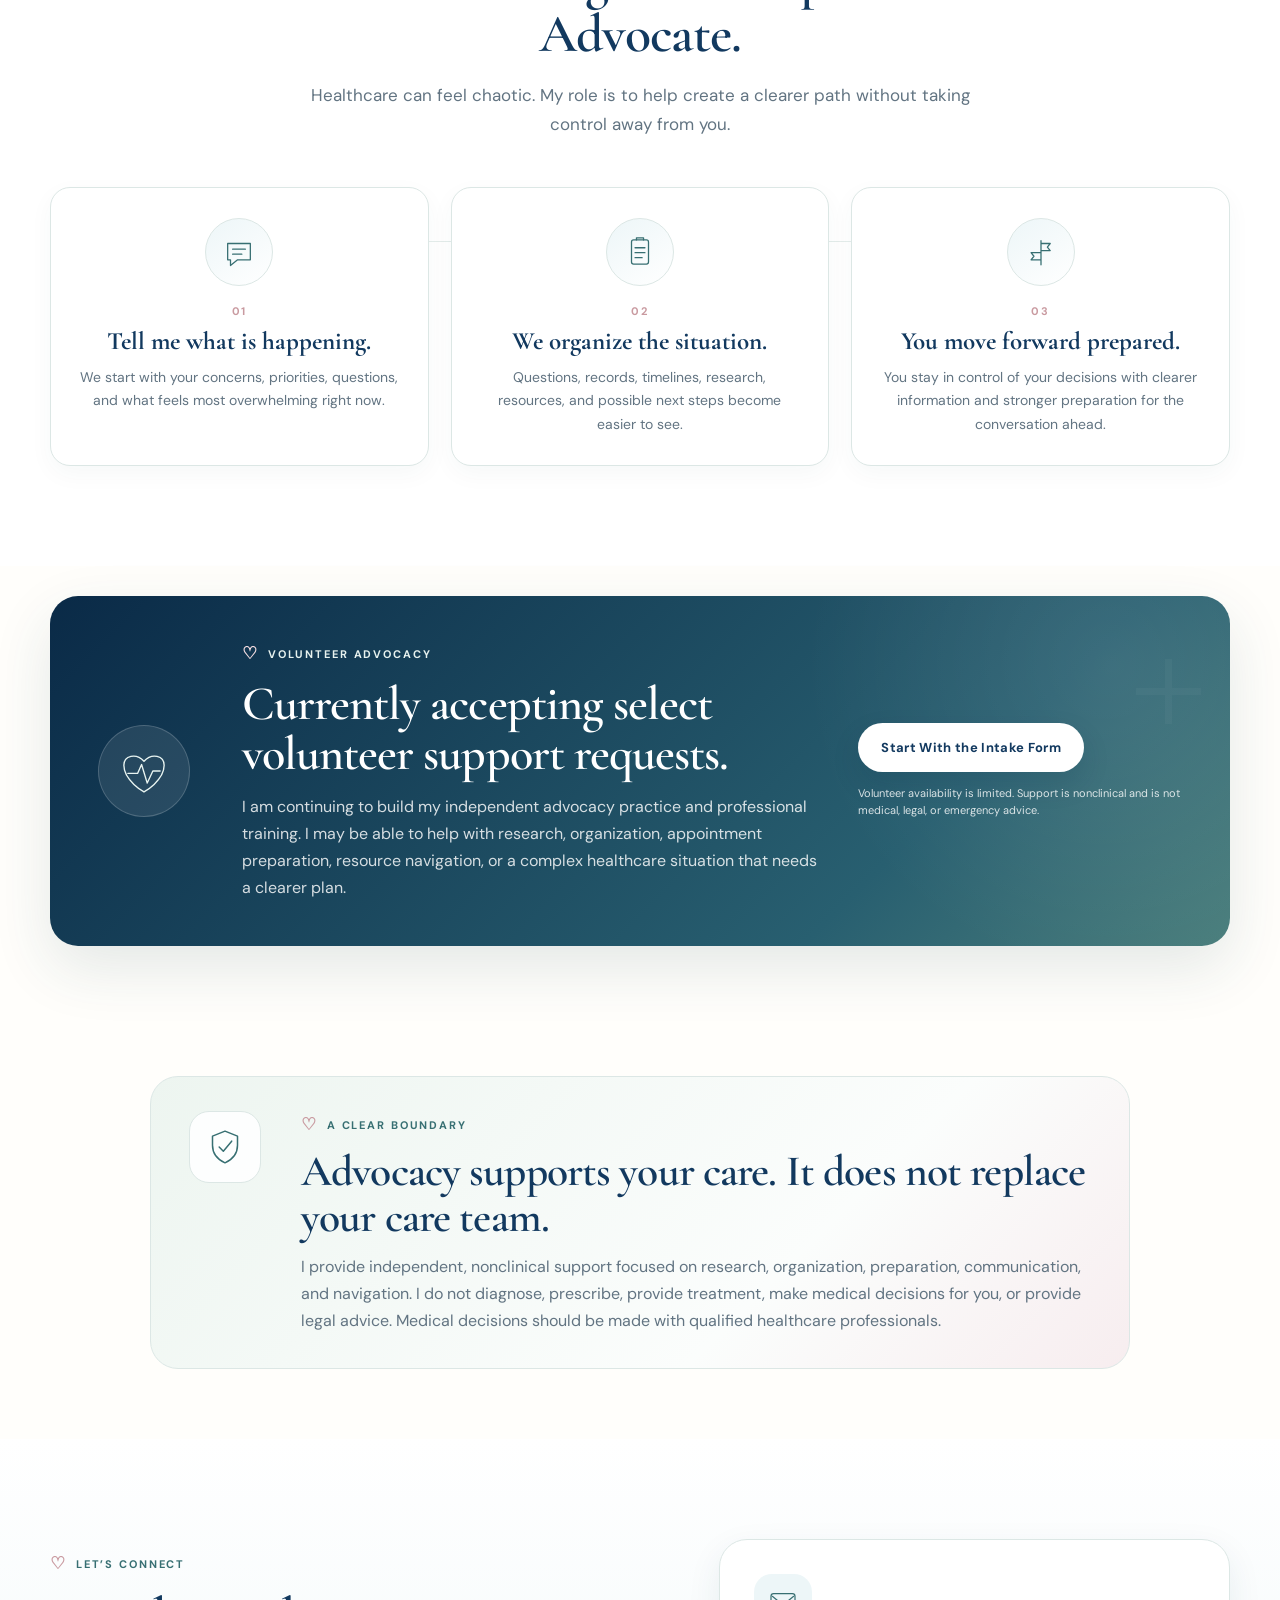
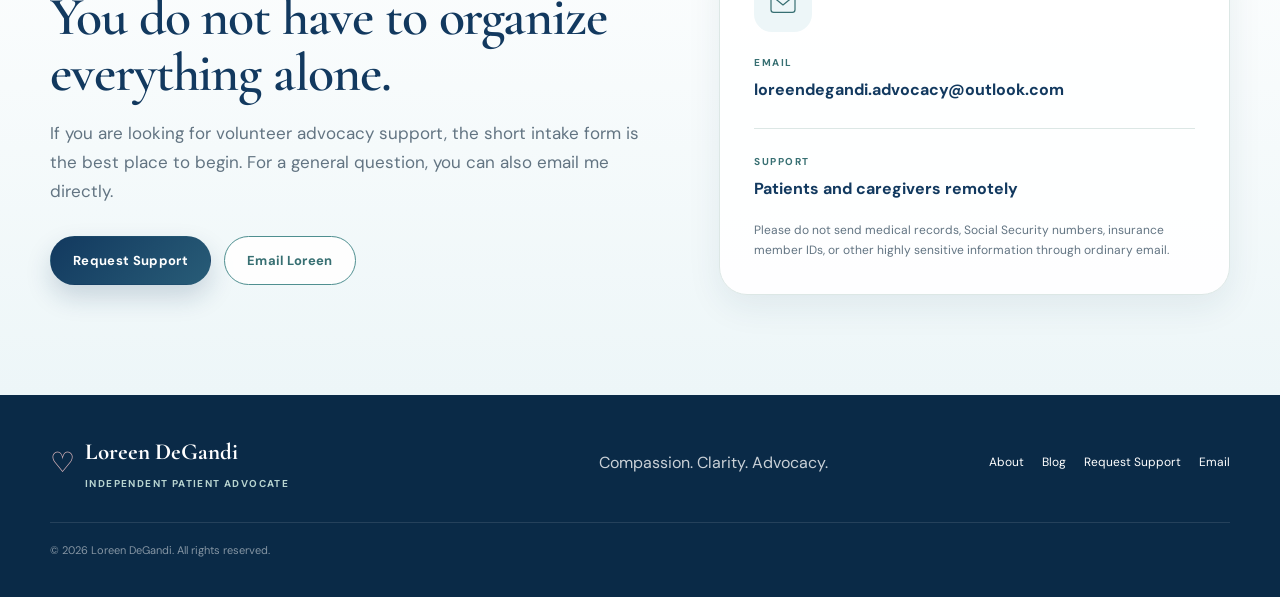
==== commit a7586bda: "Feature latest advocacy article on homepage" ====
--- a/index.html
+++ b/index.html
@@ -152,10 +152,10 @@
 
         <div class="blog-grid">
           <article class="featured-post">
-            <div class="post-meta"><span>Newest Article</span><span>September 13, 2026</span></div>
-            <h2>What Families Can Do After a Life Changing Diagnosis</h2>
-            <p>When everything changes at once, families do not need to understand the entire road ahead. This compassionate guide offers manageable first steps for organizing information, preparing questions, finding support, and moving forward one decision at a time.</p>
-            <a class="button button-primary" href="what-families-can-do-after-a-life-changing-diagnosis.html">Read the New Article</a>
+            <div class="post-meta"><span>Newest Article</span><span>October 12, 2026</span></div>
+            <h2>When Your Loved One Can’t Speak: Being Their Voice in Healthcare</h2>
+            <p>A compassionate, practical guide to recognizing communication, asking about comfort, protecting dignity, and helping a loved one participate in care when spoken words are not possible.</p>
+            <a class="button button-primary" href="when-your-loved-one-cant-speak.html">Read the New Article</a>
           </article>
 
           <aside class="blog-side-card">
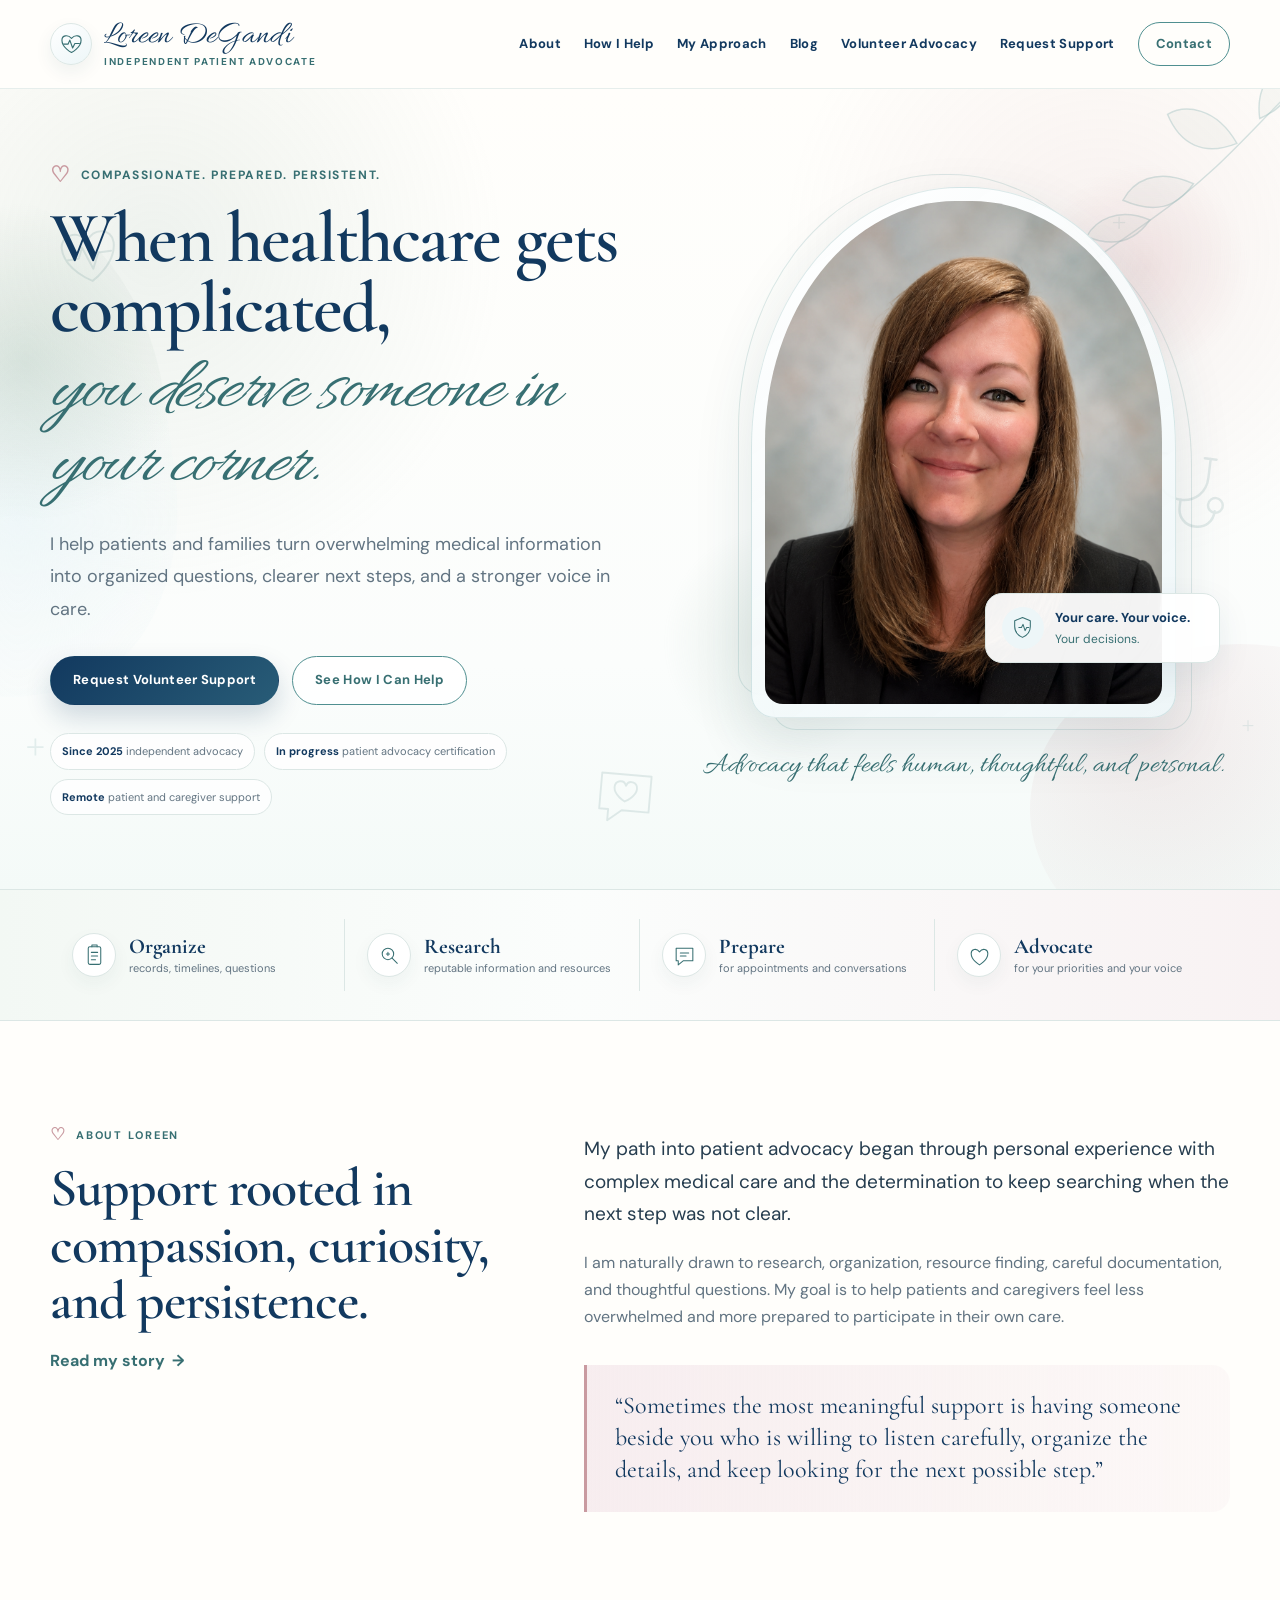
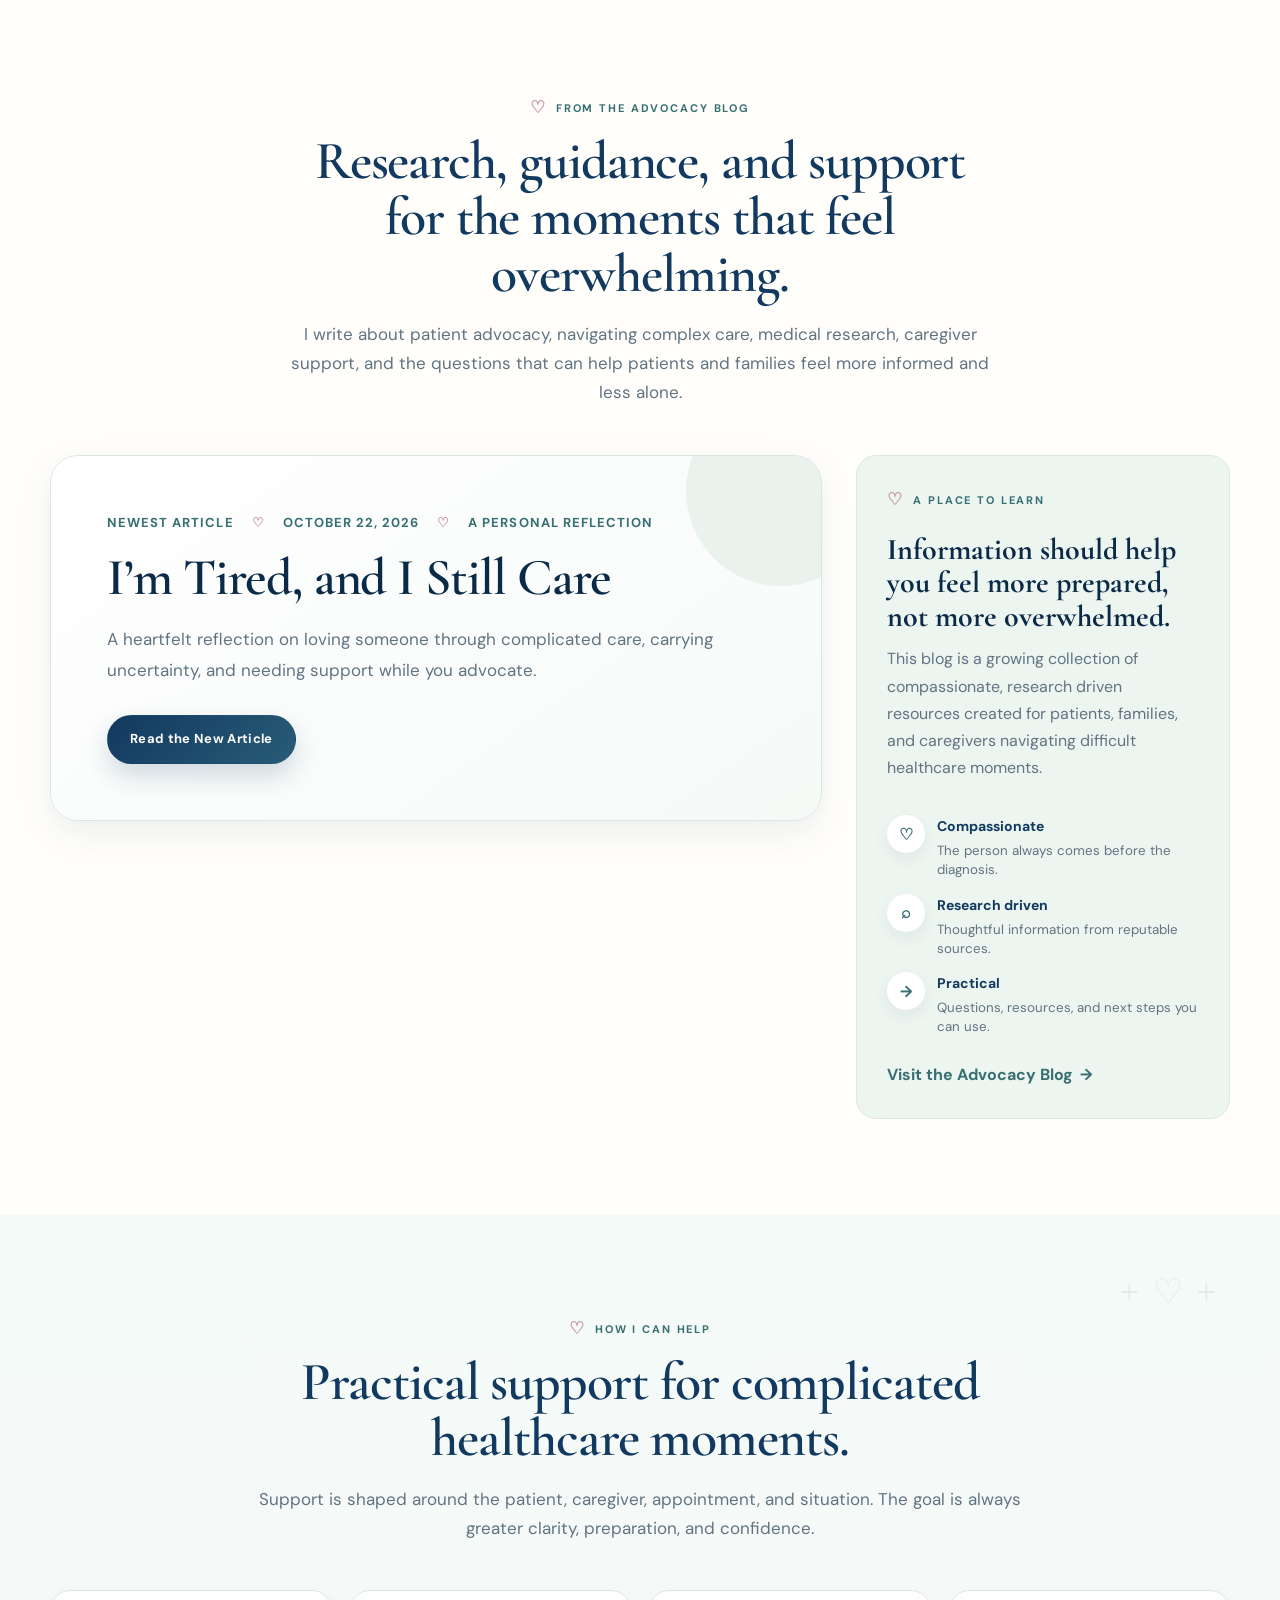
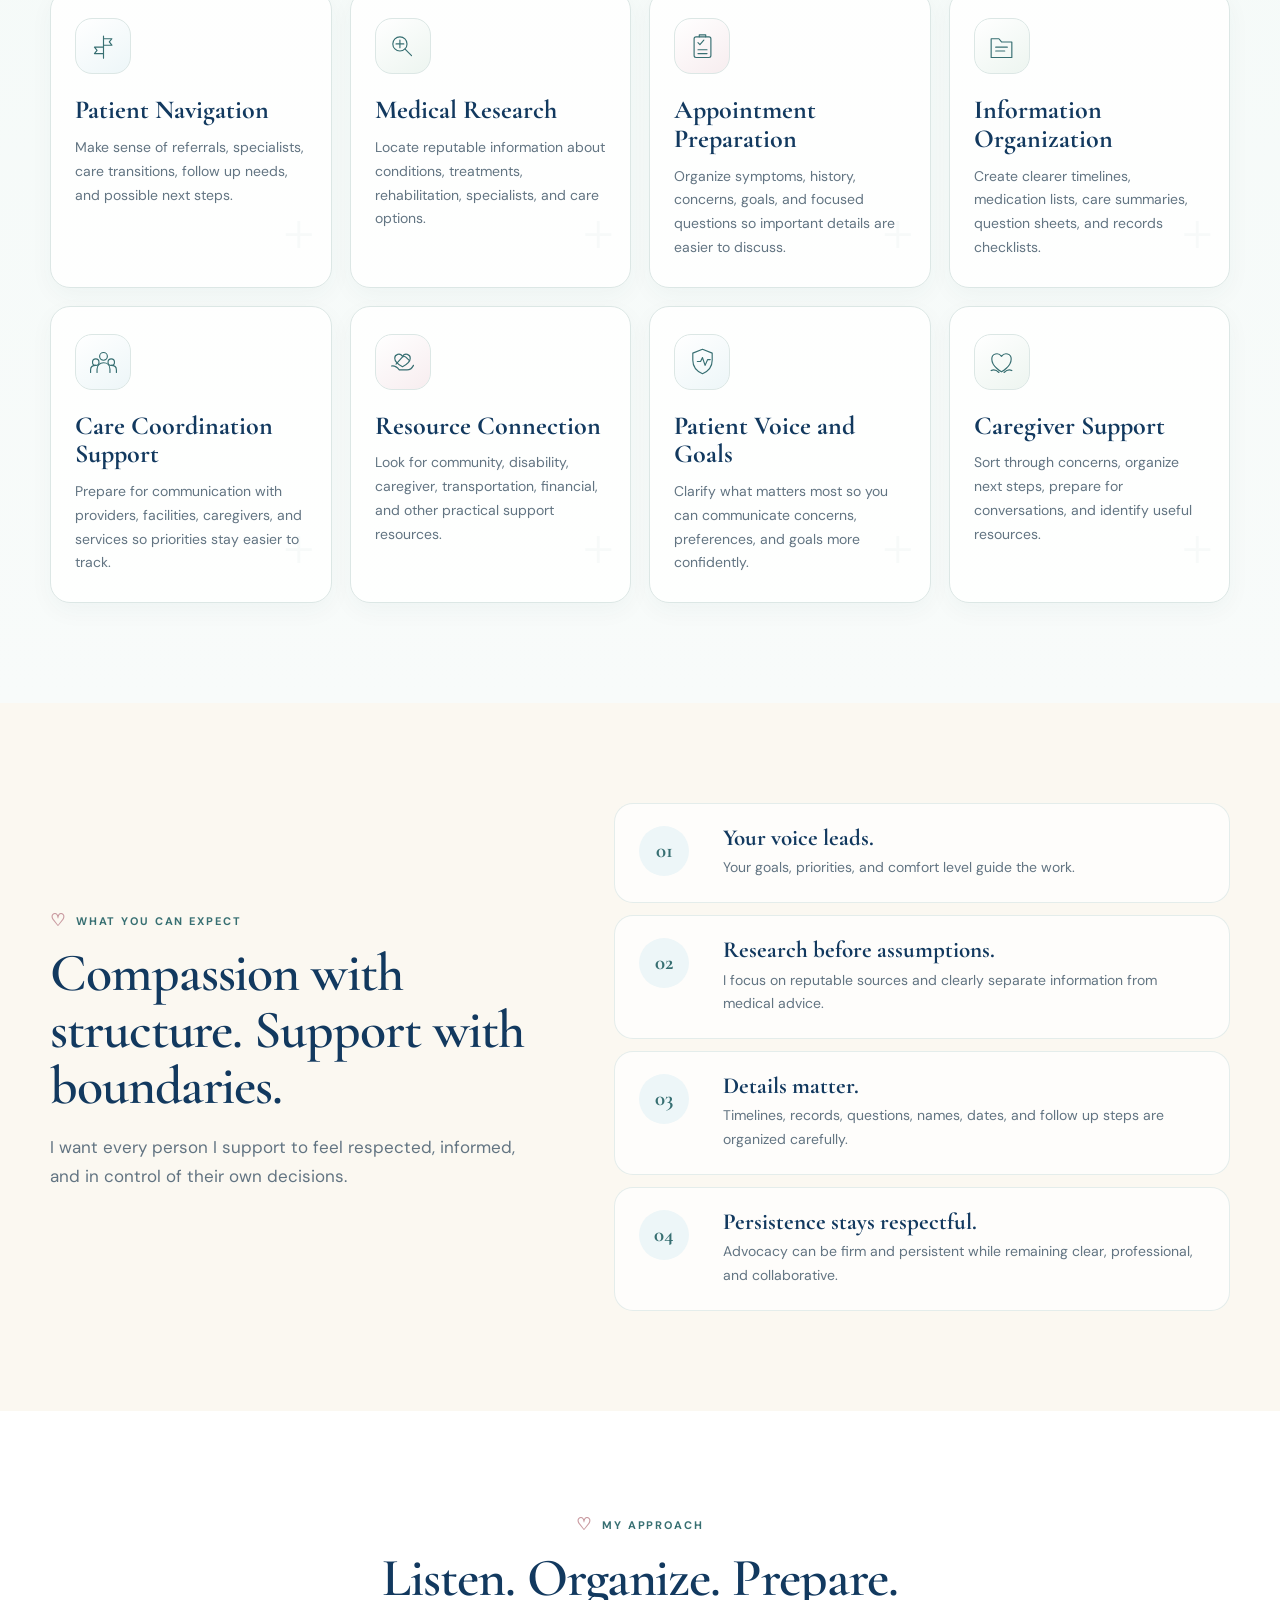
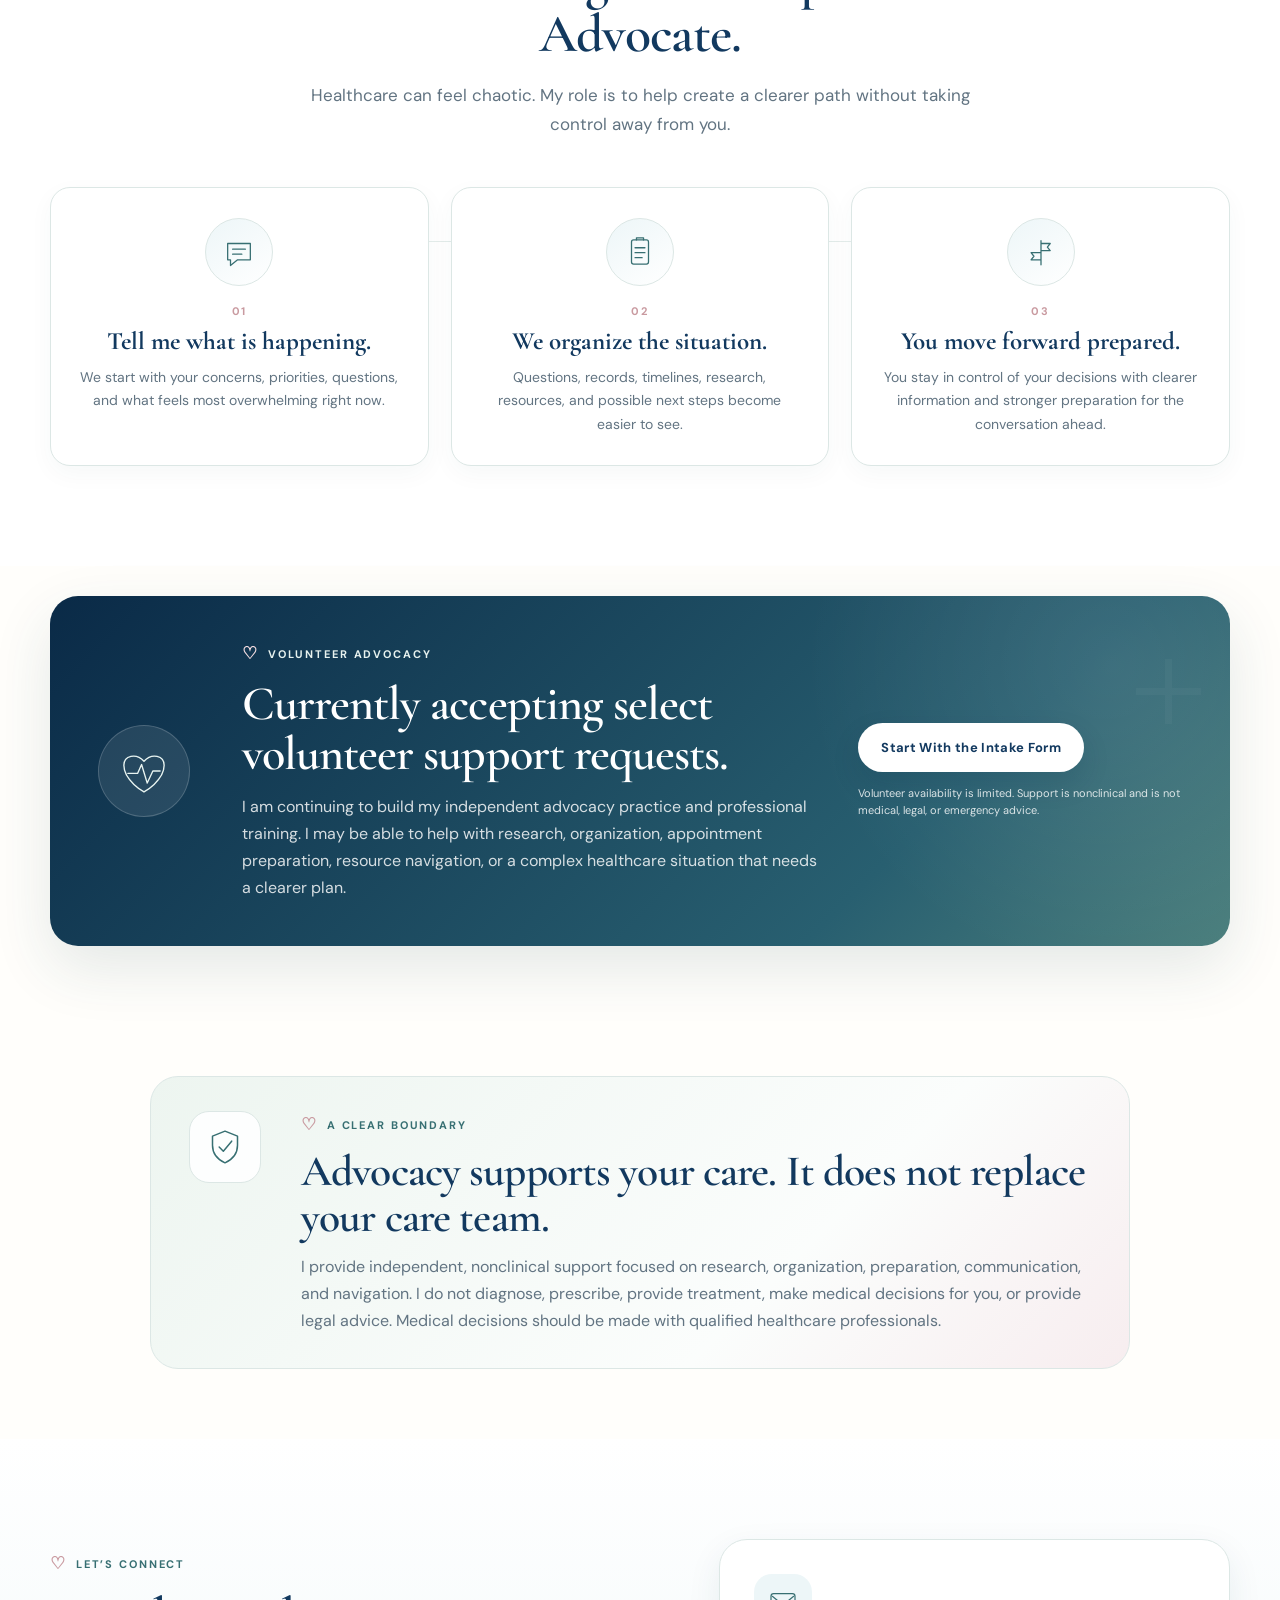
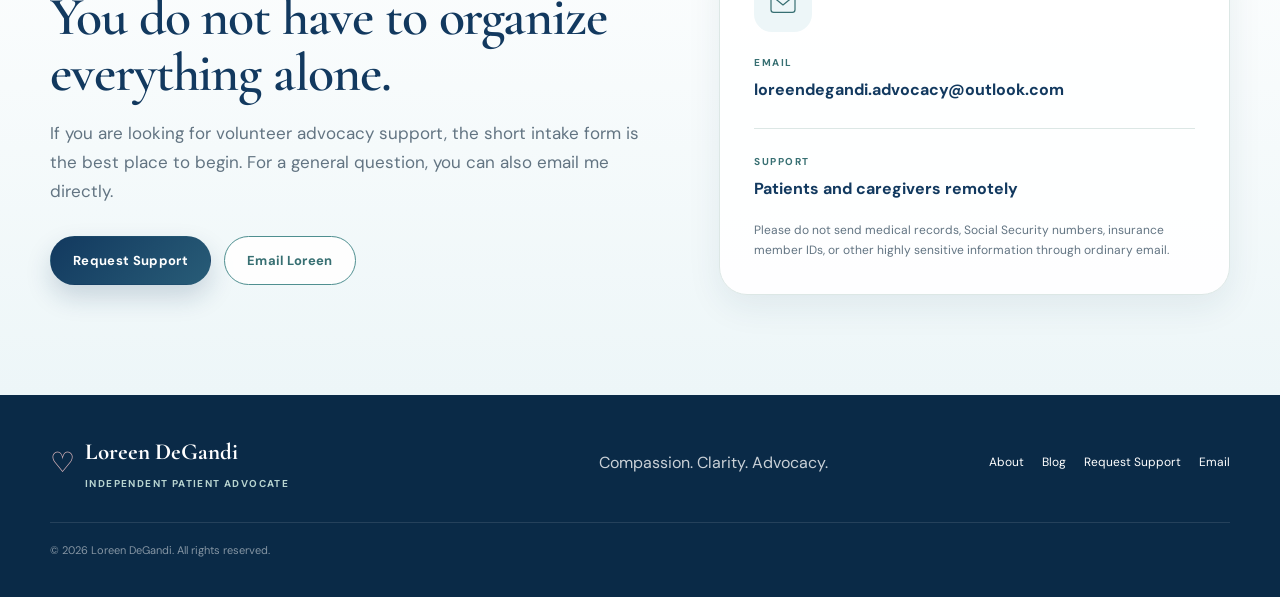
==== commit 98d57f43: "Feature new personal reflection on advocacy and exhaustion" ====
--- a/index.html
+++ b/index.html
@@ -152,11 +152,10 @@
 
         <div class="blog-grid">
           <article class="featured-post">
-            <div class="post-meta"><span>Newest Article</span><span>October 12, 2026</span></div>
-            <h2>When Your Loved One Can’t Speak: Being Their Voice in Healthcare</h2>
-            <p>A compassionate, practical guide to recognizing communication, asking about comfort, protecting dignity, and helping a loved one participate in care when spoken words are not possible.</p>
-            <a class="button button-primary" href="when-your-loved-one-cant-speak.html">Read the New Article</a>
-          </article>
+<div class="post-meta"><span>Newest Article</span><span>October 22, 2026</span><span>A Personal Reflection</span></div>
+<h2>I’m Tired, and I Still Care</h2><p>A heartfelt reflection on loving someone through complicated care, carrying uncertainty, and needing support while you advocate.</p>
+<a class="button button-primary" href="im-tired-and-i-still-care.html">Read the New Article</a>
+</article>
 
           <aside class="blog-side-card">
             <span class="section-kicker">A Place to Learn</span>
